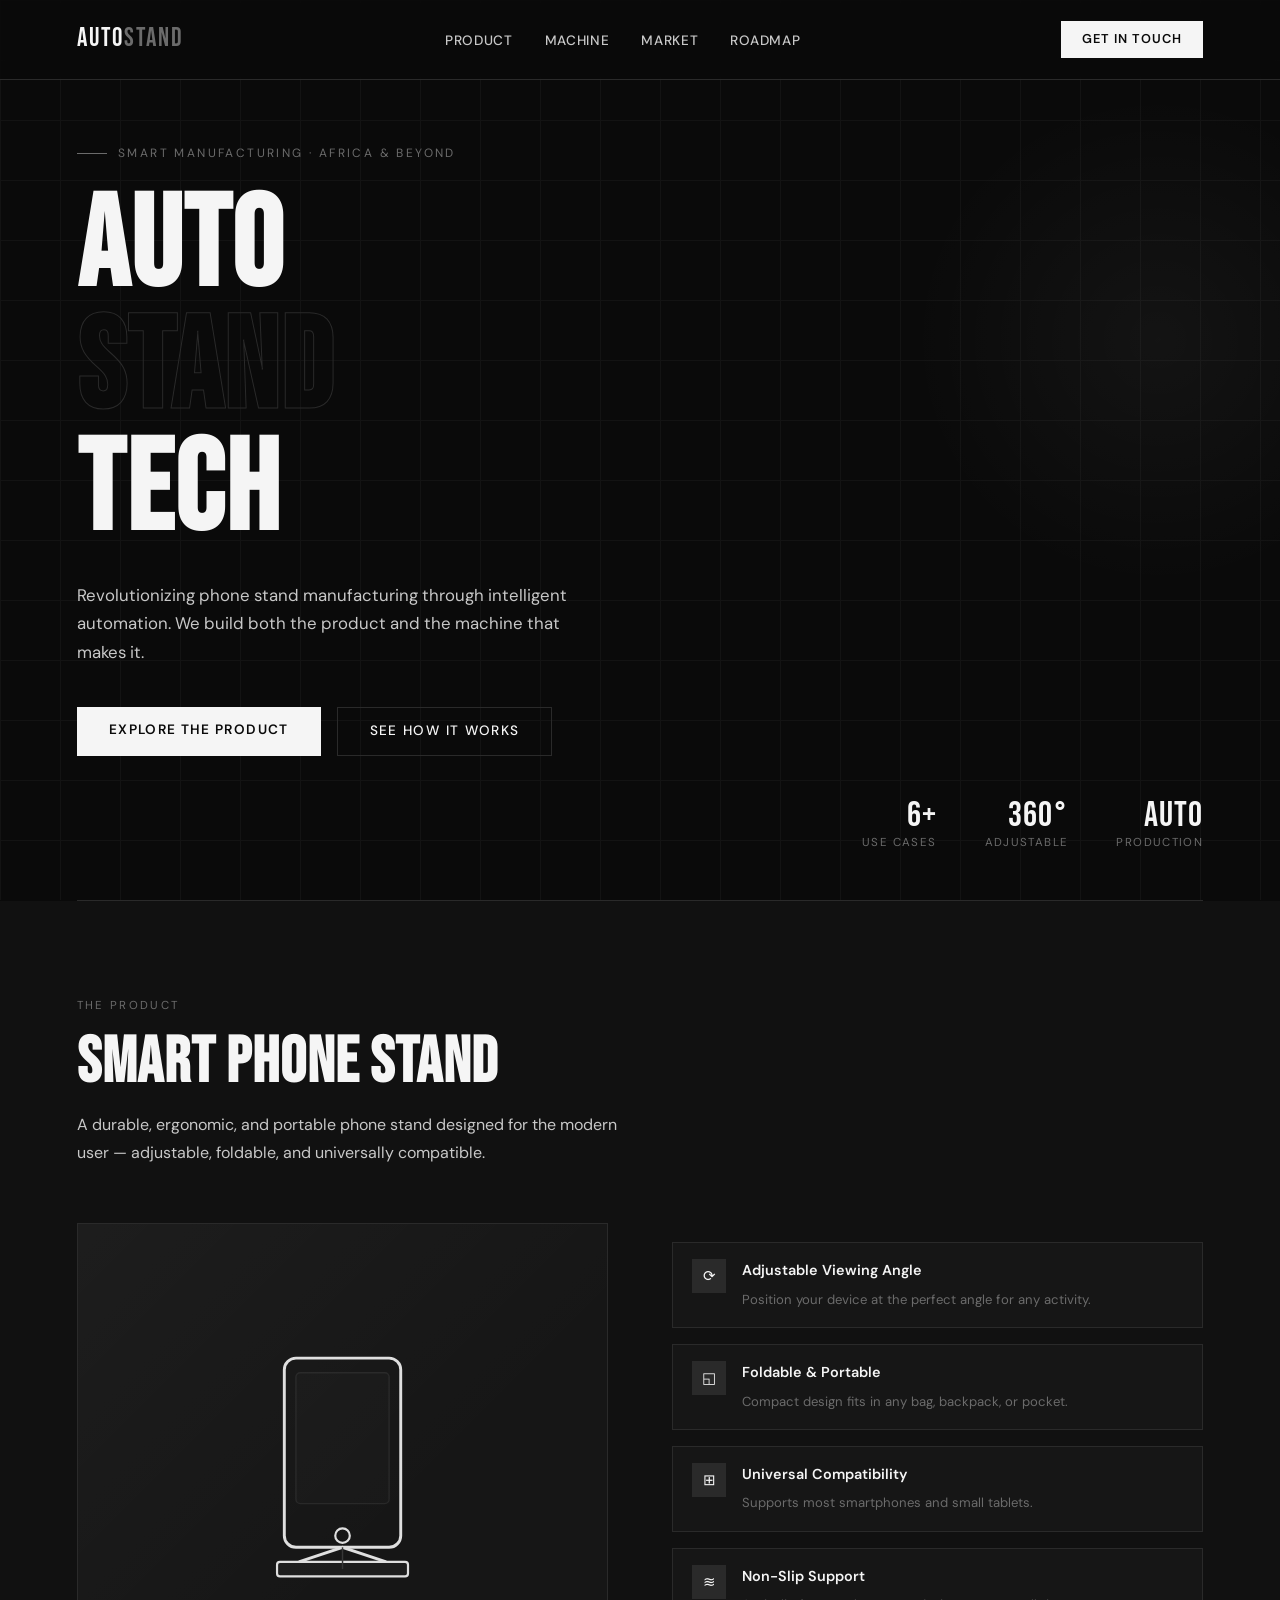
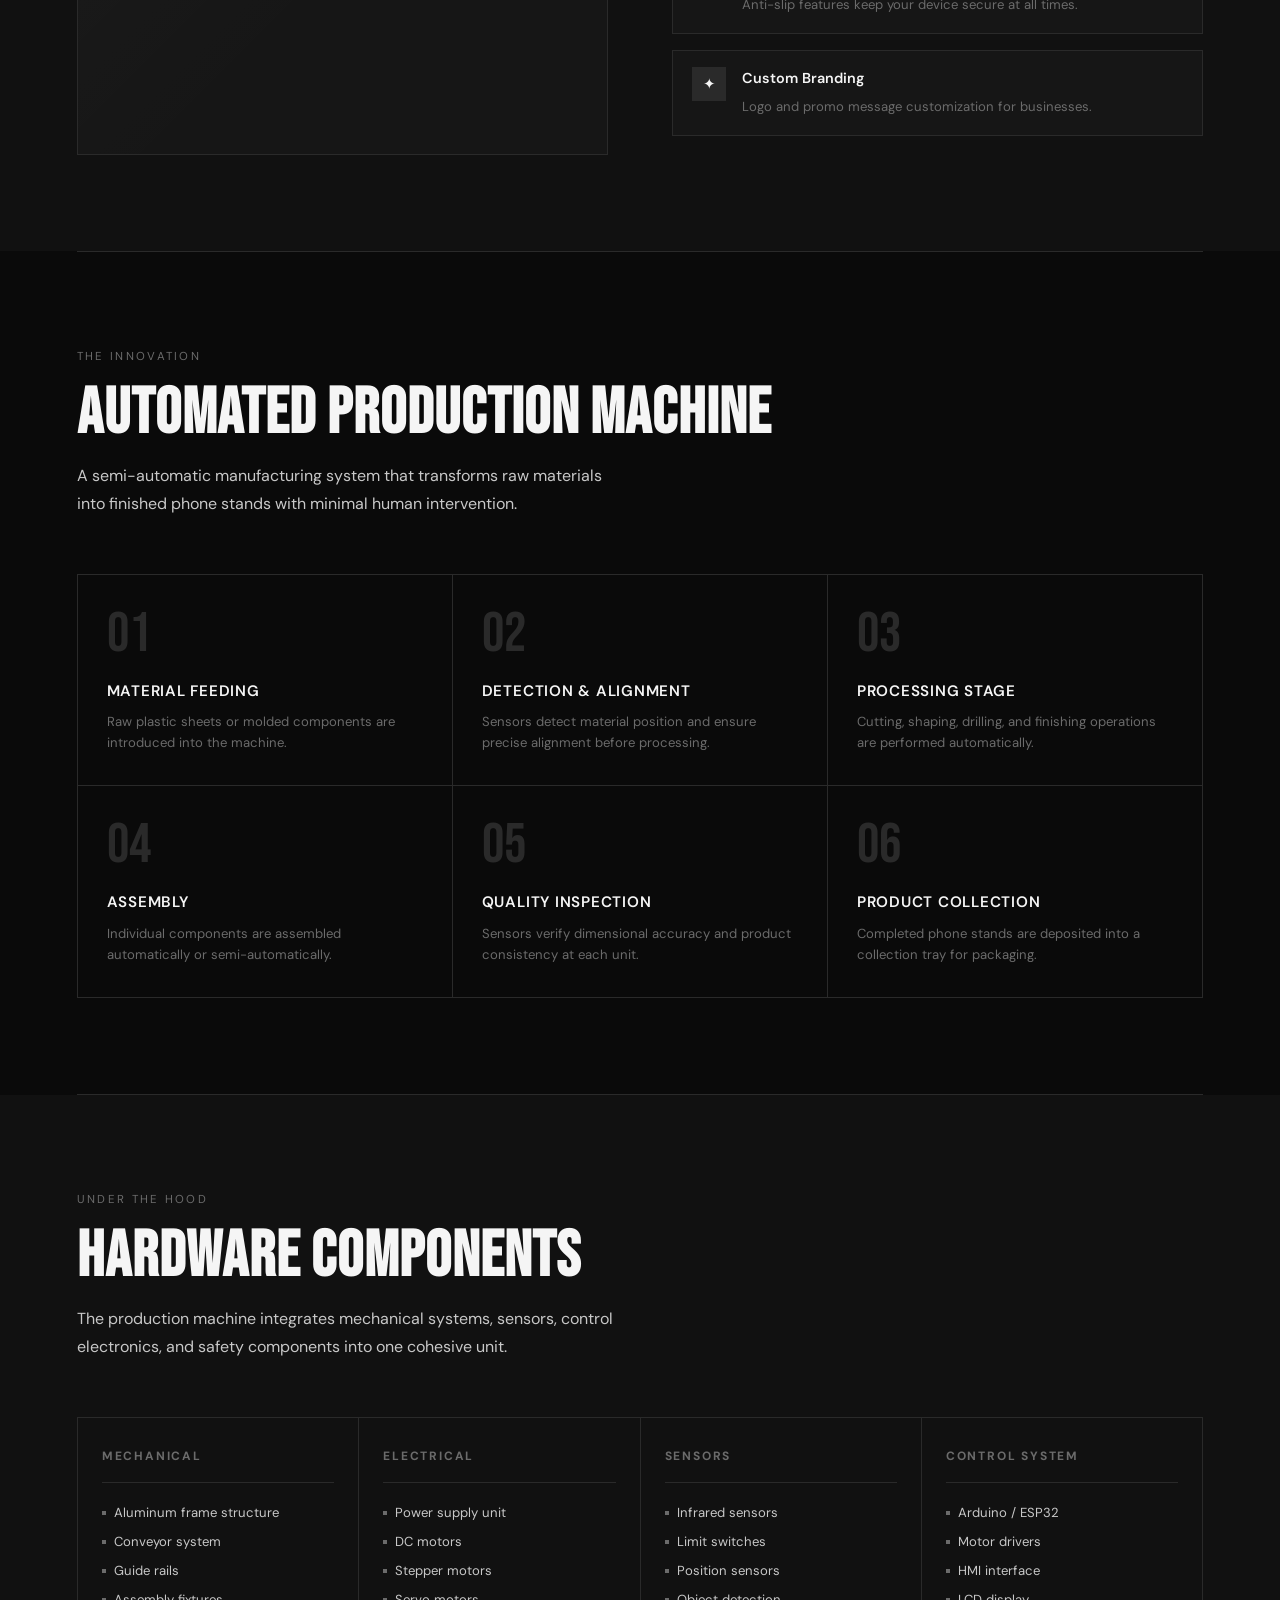
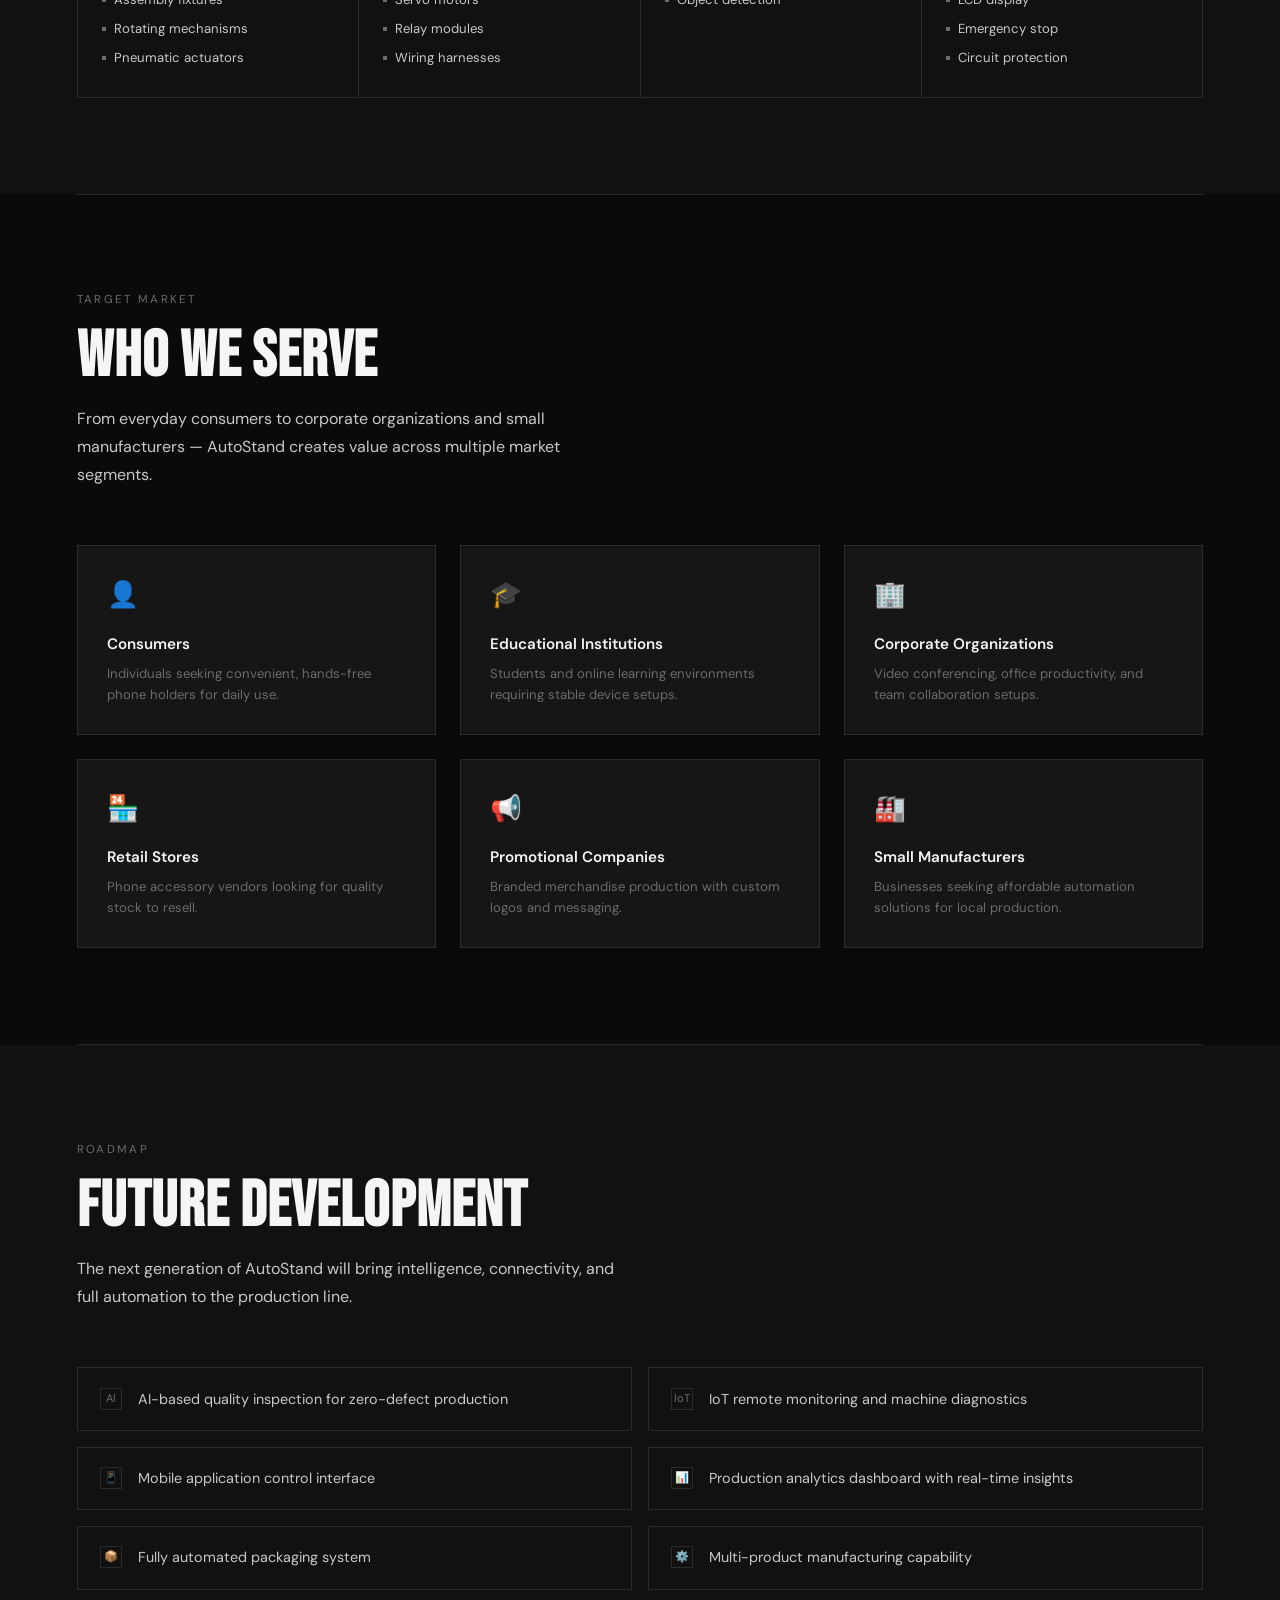
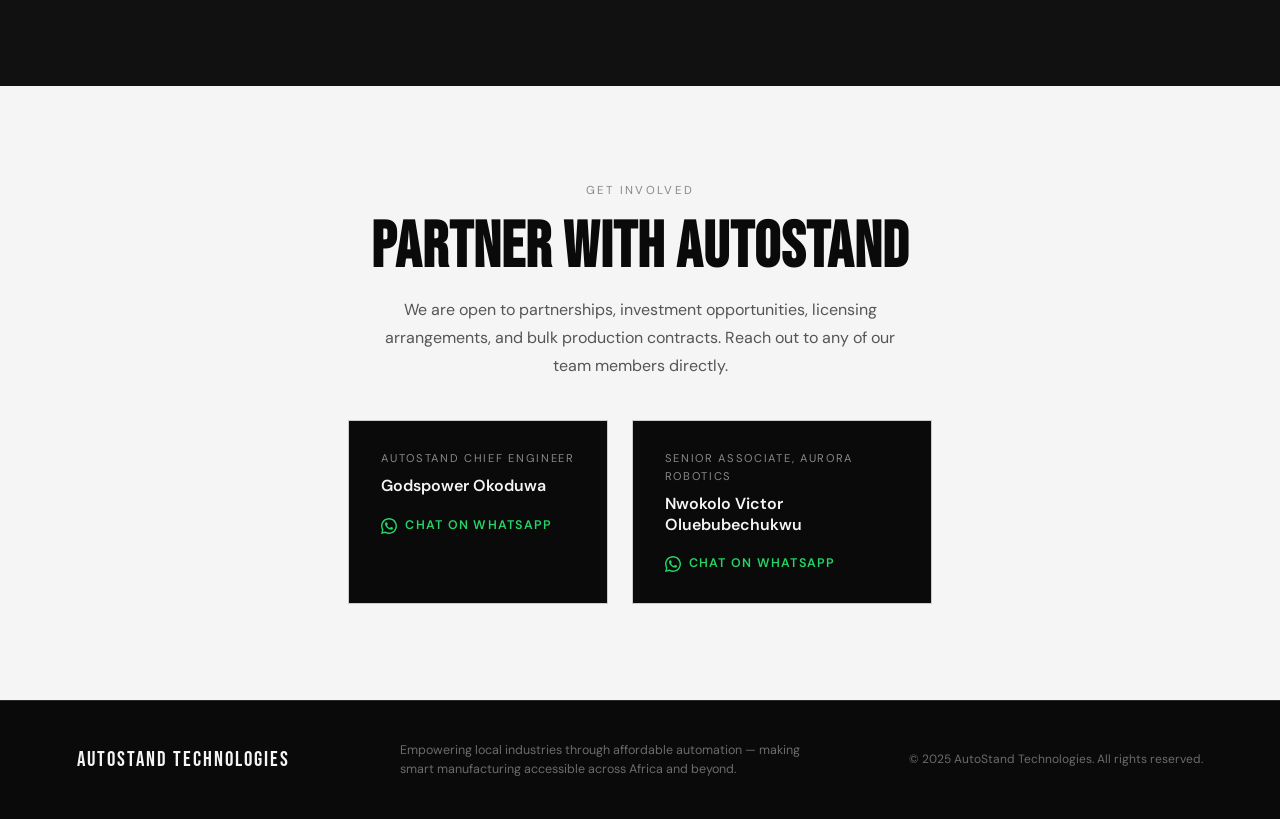
==== index.html @ 19c89aad "Rename autostand-technologies.html to index.html" ====
<!DOCTYPE html>
<html lang="en">
<head>
  <meta charset="UTF-8" />
  <meta name="viewport" content="width=device-width, initial-scale=1.0" />
  <title>AutoStand Technologies</title>
  <link href="https://fonts.googleapis.com/css2?family=Bebas+Neue&family=DM+Sans:wght@300;400;500;600&display=swap" rel="stylesheet" />
  <style>
    *, *::before, *::after { box-sizing: border-box; margin: 0; padding: 0; }

    :root {
      --black: #0a0a0a;
      --dark: #111111;
      --card: #161616;
      --border: #2a2a2a;
      --white: #f5f5f5;
      --off-white: #c8c8c8;
      --muted: #6b6b6b;
      --accent: #ffffff;
    }

    html { scroll-behavior: smooth; }

    body {
      background: var(--black);
      color: var(--white);
      font-family: 'DM Sans', sans-serif;
      font-weight: 400;
      line-height: 1.6;
      overflow-x: hidden;
    }

    /* ── NAV ── */
    nav {
      position: fixed; top: 0; width: 100%; z-index: 100;
      display: flex; align-items: center; justify-content: space-between;
      padding: 1.2rem 6%;
      background: rgba(10,10,10,0.85);
      backdrop-filter: blur(12px);
      border-bottom: 1px solid var(--border);
    }
    .logo {
      font-family: 'Bebas Neue', sans-serif;
      font-size: 1.6rem;
      letter-spacing: 2px;
      color: var(--white);
      text-decoration: none;
    }
    .logo span { color: var(--muted); }
    .nav-links { display: flex; gap: 2rem; list-style: none; }
    .nav-links a {
      color: var(--off-white); text-decoration: none;
      font-size: 0.85rem; font-weight: 500; letter-spacing: 0.05em;
      text-transform: uppercase; transition: color 0.2s;
    }
    .nav-links a:hover { color: var(--white); }
    .nav-cta {
      background: var(--white); color: var(--black);
      padding: 0.5rem 1.3rem; font-size: 0.8rem;
      font-weight: 600; text-transform: uppercase;
      letter-spacing: 0.08em; border: none; cursor: pointer;
      transition: background 0.2s, color 0.2s; text-decoration: none;
    }
    .nav-cta:hover { background: var(--off-white); }

    /* ── HERO ── */
    #hero {
      min-height: 100vh;
      display: flex; flex-direction: column;
      justify-content: center;
      padding: 0 6%;
      position: relative;
      overflow: hidden;
    }
    .hero-grid-bg {
      position: absolute; inset: 0;
      background-image:
        linear-gradient(var(--border) 1px, transparent 1px),
        linear-gradient(90deg, var(--border) 1px, transparent 1px);
      background-size: 60px 60px;
      opacity: 0.3;
    }
    .hero-glow {
      position: absolute; top: 10%; right: -10%;
      width: 500px; height: 500px;
      background: radial-gradient(circle, rgba(255,255,255,0.04) 0%, transparent 70%);
      pointer-events: none;
    }
    .hero-tag {
      font-size: 0.75rem; text-transform: uppercase; letter-spacing: 0.2em;
      color: var(--muted); margin-bottom: 1.5rem;
      display: flex; align-items: center; gap: 0.7rem;
    }
    .hero-tag::before {
      content: ''; display: block;
      width: 30px; height: 1px; background: var(--muted);
    }
    h1 {
      font-family: 'Bebas Neue', sans-serif;
      font-size: clamp(3.5rem, 10vw, 8rem);
      line-height: 0.95;
      letter-spacing: 2px;
      color: var(--white);
      position: relative; z-index: 1;
    }
    h1 .outline {
      -webkit-text-stroke: 1px var(--border);
      color: transparent;
    }
    .hero-sub {
      max-width: 520px;
      color: var(--off-white);
      font-size: 1.05rem;
      line-height: 1.7;
      margin: 1.8rem 0 2.5rem;
      position: relative; z-index: 1;
    }
    .hero-actions { display: flex; gap: 1rem; flex-wrap: wrap; position: relative; z-index: 1; }
    .btn-primary {
      background: var(--white); color: var(--black);
      padding: 0.8rem 2rem; font-size: 0.85rem;
      font-weight: 600; text-transform: uppercase;
      letter-spacing: 0.1em; border: none; cursor: pointer;
      text-decoration: none; transition: background 0.2s;
      display: inline-block;
    }
    .btn-primary:hover { background: var(--off-white); }
    .btn-outline {
      background: transparent; color: var(--white);
      padding: 0.8rem 2rem; font-size: 0.85rem;
      font-weight: 500; text-transform: uppercase;
      letter-spacing: 0.1em; border: 1px solid var(--border);
      cursor: pointer; text-decoration: none; transition: border-color 0.2s;
      display: inline-block;
    }
    .btn-outline:hover { border-color: var(--off-white); }
    .hero-stats {
      position: absolute; bottom: 3rem; right: 6%;
      display: flex; gap: 3rem;
    }
    .stat { text-align: right; }
    .stat-num {
      font-family: 'Bebas Neue', sans-serif;
      font-size: 2.2rem; letter-spacing: 1px;
      color: var(--white); line-height: 1;
    }
    .stat-label {
      font-size: 0.72rem; text-transform: uppercase;
      letter-spacing: 0.12em; color: var(--muted);
    }

    /* ── SECTIONS ── */
    section { padding: 6rem 6%; }
    .section-tag {
      font-size: 0.72rem; text-transform: uppercase;
      letter-spacing: 0.2em; color: var(--muted);
      margin-bottom: 1rem;
    }
    h2 {
      font-family: 'Bebas Neue', sans-serif;
      font-size: clamp(2.2rem, 5vw, 4rem);
      letter-spacing: 1px; line-height: 1;
      margin-bottom: 1rem;
    }
    .section-intro {
      color: var(--off-white); max-width: 540px;
      font-size: 1rem; line-height: 1.75;
      margin-bottom: 3.5rem;
    }

    /* ── DIVIDER ── */
    .divider {
      height: 1px; background: var(--border);
      margin: 0 6%;
    }

    /* ── PRODUCT ── */
    #product { background: var(--dark); }
    .product-grid {
      display: grid;
      grid-template-columns: 1fr 1fr;
      gap: 4rem; align-items: center;
    }
    .product-visual {
      aspect-ratio: 1;
      background: var(--card);
      border: 1px solid var(--border);
      display: flex; align-items: center; justify-content: center;
      position: relative; overflow: hidden;
    }
    .product-visual svg { width: 55%; opacity: 0.9; }
    .product-visual::after {
      content: '';
      position: absolute; inset: 0;
      background: linear-gradient(135deg, rgba(255,255,255,0.03) 0%, transparent 60%);
    }
    .features-list { list-style: none; display: flex; flex-direction: column; gap: 1rem; }
    .features-list li {
      display: flex; gap: 1rem; align-items: flex-start;
      padding: 1rem 1.2rem;
      border: 1px solid var(--border);
      background: var(--card);
      transition: border-color 0.2s;
    }
    .features-list li:hover { border-color: #444; }
    .feat-icon {
      width: 34px; height: 34px; flex-shrink: 0;
      background: var(--border);
      display: flex; align-items: center; justify-content: center;
      font-size: 0.95rem;
    }
    .feat-text strong { display: block; font-size: 0.9rem; font-weight: 600; margin-bottom: 0.2rem; }
    .feat-text span { font-size: 0.82rem; color: var(--muted); }

    /* ── MACHINE ── */
    #machine { background: var(--black); }
    .steps-grid {
      display: grid;
      grid-template-columns: repeat(3, 1fr);
      gap: 1px; background: var(--border);
      border: 1px solid var(--border);
    }
    .step {
      background: var(--black);
      padding: 2rem 1.8rem;
      position: relative;
    }
    .step-num {
      font-family: 'Bebas Neue', sans-serif;
      font-size: 3.5rem; line-height: 1;
      color: var(--border);
      margin-bottom: 1rem;
    }
    .step h3 {
      font-size: 0.95rem; font-weight: 600;
      text-transform: uppercase; letter-spacing: 0.05em;
      margin-bottom: 0.5rem;
    }
    .step p { font-size: 0.82rem; color: var(--muted); line-height: 1.6; }

    /* ── HARDWARE ── */
    #hardware { background: var(--dark); }
    .hardware-cols {
      display: grid;
      grid-template-columns: repeat(4, 1fr);
      gap: 1px; background: var(--border);
      border: 1px solid var(--border);
    }
    .hw-col {
      background: var(--dark);
      padding: 1.8rem 1.5rem;
    }
    .hw-col h3 {
      font-size: 0.75rem; text-transform: uppercase;
      letter-spacing: 0.15em; color: var(--muted);
      margin-bottom: 1.2rem; padding-bottom: 1rem;
      border-bottom: 1px solid var(--border);
    }
    .hw-col ul { list-style: none; display: flex; flex-direction: column; gap: 0.5rem; }
    .hw-col ul li {
      font-size: 0.82rem; color: var(--off-white);
      display: flex; align-items: center; gap: 0.5rem;
    }
    .hw-col ul li::before {
      content: ''; display: block;
      width: 4px; height: 4px;
      background: var(--muted); flex-shrink: 0;
    }

    /* ── MARKET ── */
    #market { background: var(--black); }
    .market-grid {
      display: grid;
      grid-template-columns: repeat(3, 1fr);
      gap: 1.5rem;
    }
    .market-card {
      border: 1px solid var(--border);
      padding: 1.8rem;
      background: var(--card);
      transition: border-color 0.25s, transform 0.25s;
    }
    .market-card:hover { border-color: #444; transform: translateY(-3px); }
    .market-icon { font-size: 1.6rem; margin-bottom: 1rem; }
    .market-card h3 {
      font-size: 0.95rem; font-weight: 600;
      margin-bottom: 0.4rem;
    }
    .market-card p { font-size: 0.82rem; color: var(--muted); line-height: 1.6; }

    /* ── FUTURE ── */
    #future { background: var(--dark); }
    .future-list {
      display: grid;
      grid-template-columns: repeat(2, 1fr);
      gap: 1rem;
    }
    .future-item {
      display: flex; gap: 1rem; align-items: flex-start;
      padding: 1.2rem 1.4rem;
      border: 1px solid var(--border);
    }
    .future-check {
      width: 22px; height: 22px; flex-shrink: 0;
      border: 1px solid var(--border);
      display: flex; align-items: center; justify-content: center;
      font-size: 0.7rem; color: var(--muted);
    }
    .future-item span { font-size: 0.9rem; color: var(--off-white); }

    /* ── CTA ── */
    #cta {
      background: var(--white); color: var(--black);
      text-align: center;
      padding: 6rem 6%;
    }
    #cta .section-tag { color: #888; }
    #cta h2 { color: var(--black); }
    #cta .section-intro { color: #555; margin: 1rem auto 2.5rem; }
    .cta-actions { display: flex; gap: 1rem; justify-content: center; flex-wrap: wrap; }
    .btn-dark {
      background: var(--black); color: var(--white);
      padding: 0.9rem 2.2rem; font-size: 0.85rem;
      font-weight: 600; text-transform: uppercase;
      letter-spacing: 0.1em; border: none; cursor: pointer;
      text-decoration: none; display: inline-block;
      transition: background 0.2s;
    }
    .btn-dark:hover { background: #222; }
    .btn-border-dark {
      background: transparent; color: var(--black);
      padding: 0.9rem 2.2rem; font-size: 0.85rem;
      font-weight: 500; text-transform: uppercase;
      letter-spacing: 0.1em; border: 1px solid #bbb;
      cursor: pointer; text-decoration: none;
      display: inline-block; transition: border-color 0.2s;
    }
    .btn-border-dark:hover { border-color: var(--black); }

    .team-contacts {
      display: flex; gap: 1.5rem; justify-content: center;
      flex-wrap: wrap; margin-top: 0.5rem;
    }
    .team-card {
      background: var(--black); color: var(--white);
      border: 1px solid #ccc;
      padding: 1.8rem 2rem;
      text-decoration: none;
      min-width: 240px; max-width: 300px;
      text-align: left;
      transition: border-color 0.2s, transform 0.2s;
      display: block;
    }
    .team-card:hover { border-color: #000; transform: translateY(-3px); }
    .team-role {
      font-size: 0.7rem; text-transform: uppercase;
      letter-spacing: 0.15em; color: #888;
      margin-bottom: 0.5rem;
    }
    .team-name {
      font-size: 1rem; font-weight: 600;
      color: var(--white); margin-bottom: 1.2rem;
      line-height: 1.3;
    }
    .team-action {
      display: flex; align-items: center; gap: 0.5rem;
      font-size: 0.78rem; font-weight: 600;
      text-transform: uppercase; letter-spacing: 0.1em;
      color: #25D366;
    }

    /* ── FOOTER ── */
    footer {
      background: var(--black);
      border-top: 1px solid var(--border);
      padding: 2.5rem 6%;
      display: flex; align-items: center;
      justify-content: space-between; flex-wrap: wrap; gap: 1rem;
    }
    .footer-logo {
      font-family: 'Bebas Neue', sans-serif;
      font-size: 1.3rem; letter-spacing: 2px;
      color: var(--white);
    }
    .footer-mission {
      font-size: 0.78rem; color: var(--muted);
      max-width: 400px; line-height: 1.5;
    }
    .footer-copy { font-size: 0.75rem; color: var(--muted); }

    /* ── FADE IN ── */
    .fade-in { opacity: 0; transform: translateY(24px); transition: opacity 0.6s ease, transform 0.6s ease; }
    .fade-in.visible { opacity: 1; transform: translateY(0); }

    /* ── RESPONSIVE ── */
    @media (max-width: 900px) {
      .product-grid { grid-template-columns: 1fr; }
      .steps-grid { grid-template-columns: 1fr 1fr; }
      .hardware-cols { grid-template-columns: 1fr 1fr; }
      .market-grid { grid-template-columns: 1fr 1fr; }
      .future-list { grid-template-columns: 1fr; }
      .hero-stats { position: static; margin-top: 3rem; justify-content: flex-start; }
      .nav-links { display: none; }
    }
    @media (max-width: 560px) {
      .steps-grid, .market-grid { grid-template-columns: 1fr; }
      .hardware-cols { grid-template-columns: 1fr; }
    }
  </style>
</head>
<body>

  <!-- NAV -->
  <nav>
    <a href="#" class="logo">Auto<span>Stand</span></a>
    <ul class="nav-links">
      <li><a href="#product">Product</a></li>
      <li><a href="#machine">Machine</a></li>
      <li><a href="#market">Market</a></li>
      <li><a href="#future">Roadmap</a></li>
    </ul>
    <a href="#cta" class="nav-cta">Get in Touch</a>
  </nav>

  <!-- HERO -->
  <section id="hero">
    <div class="hero-grid-bg"></div>
    <div class="hero-glow"></div>
    <p class="hero-tag">Smart Manufacturing · Africa & Beyond</p>
    <h1>
      AUTO<br>
      <span class="outline">STAND</span><br>
      TECH
    </h1>
    <p class="hero-sub">
      Revolutionizing phone stand manufacturing through intelligent automation.
      We build both the product and the machine that makes it.
    </p>
    <div class="hero-actions">
      <a href="#product" class="btn-primary">Explore the Product</a>
      <a href="#machine" class="btn-outline">See How It Works</a>
    </div>
    <div class="hero-stats">
      <div class="stat">
        <div class="stat-num">6+</div>
        <div class="stat-label">Use Cases</div>
      </div>
      <div class="stat">
        <div class="stat-num">360°</div>
        <div class="stat-label">Adjustable</div>
      </div>
      <div class="stat">
        <div class="stat-num">Auto</div>
        <div class="stat-label">Production</div>
      </div>
    </div>
  </section>

  <div class="divider"></div>

  <!-- PRODUCT -->
  <section id="product">
    <div class="fade-in">
      <p class="section-tag">The Product</p>
      <h2>Smart Phone Stand</h2>
      <p class="section-intro">
        A durable, ergonomic, and portable phone stand designed for the modern user —
        adjustable, foldable, and universally compatible.
      </p>
    </div>
    <div class="product-grid fade-in">
      <div class="product-visual">
        <svg viewBox="0 0 200 220" fill="none" xmlns="http://www.w3.org/2000/svg">
          <!-- Phone stand SVG illustration -->
          <rect x="60" y="20" width="80" height="130" rx="8" stroke="#f5f5f5" stroke-width="2"/>
          <rect x="68" y="30" width="64" height="90" rx="3" fill="#1a1a1a" stroke="#2a2a2a" stroke-width="1"/>
          <circle cx="100" cy="142" r="5" stroke="#f5f5f5" stroke-width="1.5"/>
          <!-- Stand base -->
          <path d="M70 160 L100 150 L130 160" stroke="#f5f5f5" stroke-width="2"/>
          <rect x="55" y="160" width="90" height="10" rx="2" fill="#1e1e1e" stroke="#f5f5f5" stroke-width="1.5"/>
          <!-- Angle indicator lines -->
          <line x1="100" y1="150" x2="100" y2="165" stroke="#3a3a3a" stroke-width="1"/>
        </svg>
      </div>
      <ul class="features-list">
        <li>
          <div class="feat-icon">⟳</div>
          <div class="feat-text">
            <strong>Adjustable Viewing Angle</strong>
            <span>Position your device at the perfect angle for any activity.</span>
          </div>
        </li>
        <li>
          <div class="feat-icon">◱</div>
          <div class="feat-text">
            <strong>Foldable & Portable</strong>
            <span>Compact design fits in any bag, backpack, or pocket.</span>
          </div>
        </li>
        <li>
          <div class="feat-icon">⊞</div>
          <div class="feat-text">
            <strong>Universal Compatibility</strong>
            <span>Supports most smartphones and small tablets.</span>
          </div>
        </li>
        <li>
          <div class="feat-icon">≋</div>
          <div class="feat-text">
            <strong>Non-Slip Support</strong>
            <span>Anti-slip features keep your device secure at all times.</span>
          </div>
        </li>
        <li>
          <div class="feat-icon">✦</div>
          <div class="feat-text">
            <strong>Custom Branding</strong>
            <span>Logo and promo message customization for businesses.</span>
          </div>
        </li>
      </ul>
    </div>
  </section>

  <div class="divider"></div>

  <!-- MACHINE -->
  <section id="machine">
    <div class="fade-in">
      <p class="section-tag">The Innovation</p>
      <h2>Automated Production Machine</h2>
      <p class="section-intro">
        A semi-automatic manufacturing system that transforms raw materials into finished
        phone stands with minimal human intervention.
      </p>
    </div>
    <div class="steps-grid fade-in">
      <div class="step">
        <div class="step-num">01</div>
        <h3>Material Feeding</h3>
        <p>Raw plastic sheets or molded components are introduced into the machine.</p>
      </div>
      <div class="step">
        <div class="step-num">02</div>
        <h3>Detection & Alignment</h3>
        <p>Sensors detect material position and ensure precise alignment before processing.</p>
      </div>
      <div class="step">
        <div class="step-num">03</div>
        <h3>Processing Stage</h3>
        <p>Cutting, shaping, drilling, and finishing operations are performed automatically.</p>
      </div>
      <div class="step">
        <div class="step-num">04</div>
        <h3>Assembly</h3>
        <p>Individual components are assembled automatically or semi-automatically.</p>
      </div>
      <div class="step">
        <div class="step-num">05</div>
        <h3>Quality Inspection</h3>
        <p>Sensors verify dimensional accuracy and product consistency at each unit.</p>
      </div>
      <div class="step">
        <div class="step-num">06</div>
        <h3>Product Collection</h3>
        <p>Completed phone stands are deposited into a collection tray for packaging.</p>
      </div>
    </div>
  </section>

  <div class="divider"></div>

  <!-- HARDWARE -->
  <section id="hardware">
    <div class="fade-in">
      <p class="section-tag">Under the Hood</p>
      <h2>Hardware Components</h2>
      <p class="section-intro">
        The production machine integrates mechanical systems, sensors, control electronics,
        and safety components into one cohesive unit.
      </p>
    </div>
    <div class="hardware-cols fade-in">
      <div class="hw-col">
        <h3>Mechanical</h3>
        <ul>
          <li>Aluminum frame structure</li>
          <li>Conveyor system</li>
          <li>Guide rails</li>
          <li>Assembly fixtures</li>
          <li>Rotating mechanisms</li>
          <li>Pneumatic actuators</li>
        </ul>
      </div>
      <div class="hw-col">
        <h3>Electrical</h3>
        <ul>
          <li>Power supply unit</li>
          <li>DC motors</li>
          <li>Stepper motors</li>
          <li>Servo motors</li>
          <li>Relay modules</li>
          <li>Wiring harnesses</li>
        </ul>
      </div>
      <div class="hw-col">
        <h3>Sensors</h3>
        <ul>
          <li>Infrared sensors</li>
          <li>Limit switches</li>
          <li>Position sensors</li>
          <li>Object detection</li>
        </ul>
      </div>
      <div class="hw-col">
        <h3>Control System</h3>
        <ul>
          <li>Arduino / ESP32</li>
          <li>Motor drivers</li>
          <li>HMI interface</li>
          <li>LCD display</li>
          <li>Emergency stop</li>
          <li>Circuit protection</li>
        </ul>
      </div>
    </div>
  </section>

  <div class="divider"></div>

  <!-- MARKET -->
  <section id="market">
    <div class="fade-in">
      <p class="section-tag">Target Market</p>
      <h2>Who We Serve</h2>
      <p class="section-intro">
        From everyday consumers to corporate organizations and small manufacturers —
        AutoStand creates value across multiple market segments.
      </p>
    </div>
    <div class="market-grid fade-in">
      <div class="market-card">
        <div class="market-icon">👤</div>
        <h3>Consumers</h3>
        <p>Individuals seeking convenient, hands-free phone holders for daily use.</p>
      </div>
      <div class="market-card">
        <div class="market-icon">🎓</div>
        <h3>Educational Institutions</h3>
        <p>Students and online learning environments requiring stable device setups.</p>
      </div>
      <div class="market-card">
        <div class="market-icon">🏢</div>
        <h3>Corporate Organizations</h3>
        <p>Video conferencing, office productivity, and team collaboration setups.</p>
      </div>
      <div class="market-card">
        <div class="market-icon">🏪</div>
        <h3>Retail Stores</h3>
        <p>Phone accessory vendors looking for quality stock to resell.</p>
      </div>
      <div class="market-card">
        <div class="market-icon">📢</div>
        <h3>Promotional Companies</h3>
        <p>Branded merchandise production with custom logos and messaging.</p>
      </div>
      <div class="market-card">
        <div class="market-icon">🏭</div>
        <h3>Small Manufacturers</h3>
        <p>Businesses seeking affordable automation solutions for local production.</p>
      </div>
    </div>
  </section>

  <div class="divider"></div>

  <!-- FUTURE -->
  <section id="future">
    <div class="fade-in">
      <p class="section-tag">Roadmap</p>
      <h2>Future Development</h2>
      <p class="section-intro">
        The next generation of AutoStand will bring intelligence, connectivity,
        and full automation to the production line.
      </p>
    </div>
    <div class="future-list fade-in">
      <div class="future-item">
        <div class="future-check">AI</div>
        <span>AI-based quality inspection for zero-defect production</span>
      </div>
      <div class="future-item">
        <div class="future-check">IoT</div>
        <span>IoT remote monitoring and machine diagnostics</span>
      </div>
      <div class="future-item">
        <div class="future-check">📱</div>
        <span>Mobile application control interface</span>
      </div>
      <div class="future-item">
        <div class="future-check">📊</div>
        <span>Production analytics dashboard with real-time insights</span>
      </div>
      <div class="future-item">
        <div class="future-check">📦</div>
        <span>Fully automated packaging system</span>
      </div>
      <div class="future-item">
        <div class="future-check">⚙️</div>
        <span>Multi-product manufacturing capability</span>
      </div>
    </div>
  </section>

  <!-- CTA -->
  <section id="cta">
    <p class="section-tag">Get Involved</p>
    <h2>Partner With AutoStand</h2>
    <p class="section-intro">
      We are open to partnerships, investment opportunities, licensing arrangements,
      and bulk production contracts. Reach out to any of our team members directly.
    </p>
    <div class="team-contacts">
      <a href="https://wa.me/qr/3ISP6P4NGU7WG1" target="_blank" class="team-card">
        <div class="team-role">AutoStand Chief Engineer</div>
        <div class="team-name">Godspower Okoduwa</div>
        <div class="team-action">
          <svg width="16" height="16" viewBox="0 0 24 24" fill="currentColor"><path d="M17.472 14.382c-.297-.149-1.758-.867-2.03-.967-.273-.099-.471-.148-.67.15-.197.297-.767.966-.94 1.164-.173.199-.347.223-.644.075-.297-.15-1.255-.463-2.39-1.475-.883-.788-1.48-1.761-1.653-2.059-.173-.297-.018-.458.13-.606.134-.133.298-.347.446-.52.149-.174.198-.298.298-.497.099-.198.05-.371-.025-.52-.075-.149-.669-1.612-.916-2.207-.242-.579-.487-.5-.669-.51-.173-.008-.371-.01-.57-.01-.198 0-.52.074-.792.372-.272.297-1.04 1.016-1.04 2.479 0 1.462 1.065 2.875 1.213 3.074.149.198 2.096 3.2 5.077 4.487.709.306 1.262.489 1.694.625.712.227 1.36.195 1.871.118.571-.085 1.758-.719 2.006-1.413.248-.694.248-1.289.173-1.413-.074-.124-.272-.198-.57-.347z"/><path d="M12 0C5.373 0 0 5.373 0 12c0 2.136.561 4.14 1.535 5.875L0 24l6.321-1.516A11.934 11.934 0 0012 24c6.627 0 12-5.373 12-12S18.627 0 12 0zm0 21.818a9.8 9.8 0 01-5.032-1.387l-.361-.214-3.741.897.933-3.641-.235-.374A9.771 9.771 0 012.182 12C2.182 6.57 6.57 2.182 12 2.182S21.818 6.57 21.818 12 17.43 21.818 12 21.818z"/></svg>
          Chat on WhatsApp
        </div>
      </a>
      <a href="https://wa.me/message/TCRGVFSIQB46E1" target="_blank" class="team-card">
        <div class="team-role">Senior Associate, Aurora Robotics</div>
        <div class="team-name">Nwokolo Victor Oluebubechukwu</div>
        <div class="team-action">
          <svg width="16" height="16" viewBox="0 0 24 24" fill="currentColor"><path d="M17.472 14.382c-.297-.149-1.758-.867-2.03-.967-.273-.099-.471-.148-.67.15-.197.297-.767.966-.94 1.164-.173.199-.347.223-.644.075-.297-.15-1.255-.463-2.39-1.475-.883-.788-1.48-1.761-1.653-2.059-.173-.297-.018-.458.13-.606.134-.133.298-.347.446-.52.149-.174.198-.298.298-.497.099-.198.05-.371-.025-.52-.075-.149-.669-1.612-.916-2.207-.242-.579-.487-.5-.669-.51-.173-.008-.371-.01-.57-.01-.198 0-.52.074-.792.372-.272.297-1.04 1.016-1.04 2.479 0 1.462 1.065 2.875 1.213 3.074.149.198 2.096 3.2 5.077 4.487.709.306 1.262.489 1.694.625.712.227 1.36.195 1.871.118.571-.085 1.758-.719 2.006-1.413.248-.694.248-1.289.173-1.413-.074-.124-.272-.198-.57-.347z"/><path d="M12 0C5.373 0 0 5.373 0 12c0 2.136.561 4.14 1.535 5.875L0 24l6.321-1.516A11.934 11.934 0 0012 24c6.627 0 12-5.373 12-12S18.627 0 12 0zm0 21.818a9.8 9.8 0 01-5.032-1.387l-.361-.214-3.741.897.933-3.641-.235-.374A9.771 9.771 0 012.182 12C2.182 6.57 6.57 2.182 12 2.182S21.818 6.57 21.818 12 17.43 21.818 12 21.818z"/></svg>
          Chat on WhatsApp
        </div>
      </a>
    </div>
  </section>

  <!-- FOOTER -->
  <footer>
    <div class="footer-logo">AutoStand Technologies</div>
    <p class="footer-mission">
      Empowering local industries through affordable automation —
      making smart manufacturing accessible across Africa and beyond.
    </p>
    <p class="footer-copy">© 2025 AutoStand Technologies. All rights reserved.</p>
  </footer>

  <script>
    // Fade-in on scroll
    const observer = new IntersectionObserver((entries) => {
      entries.forEach(e => { if (e.isIntersecting) e.target.classList.add('visible'); });
    }, { threshold: 0.1 });
    document.querySelectorAll('.fade-in').forEach(el => observer.observe(el));
  </script>
</body>
</html>
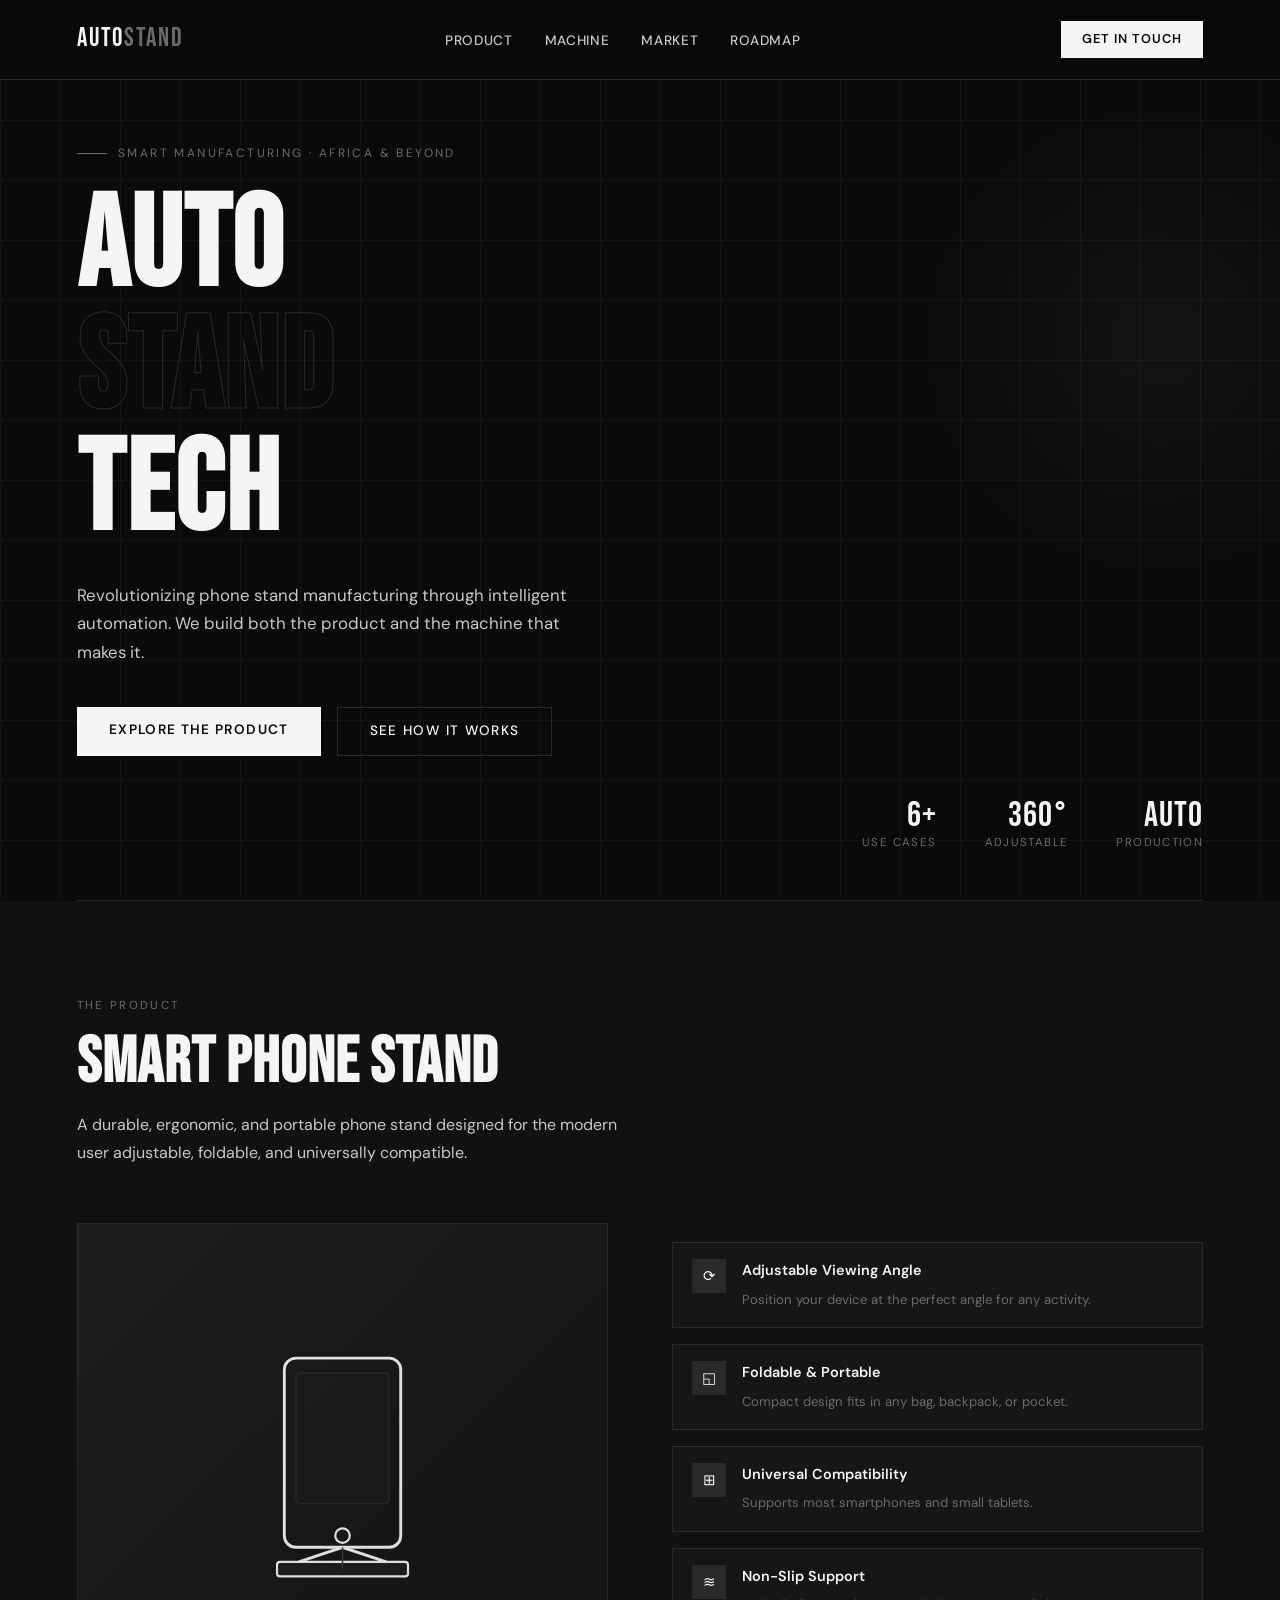
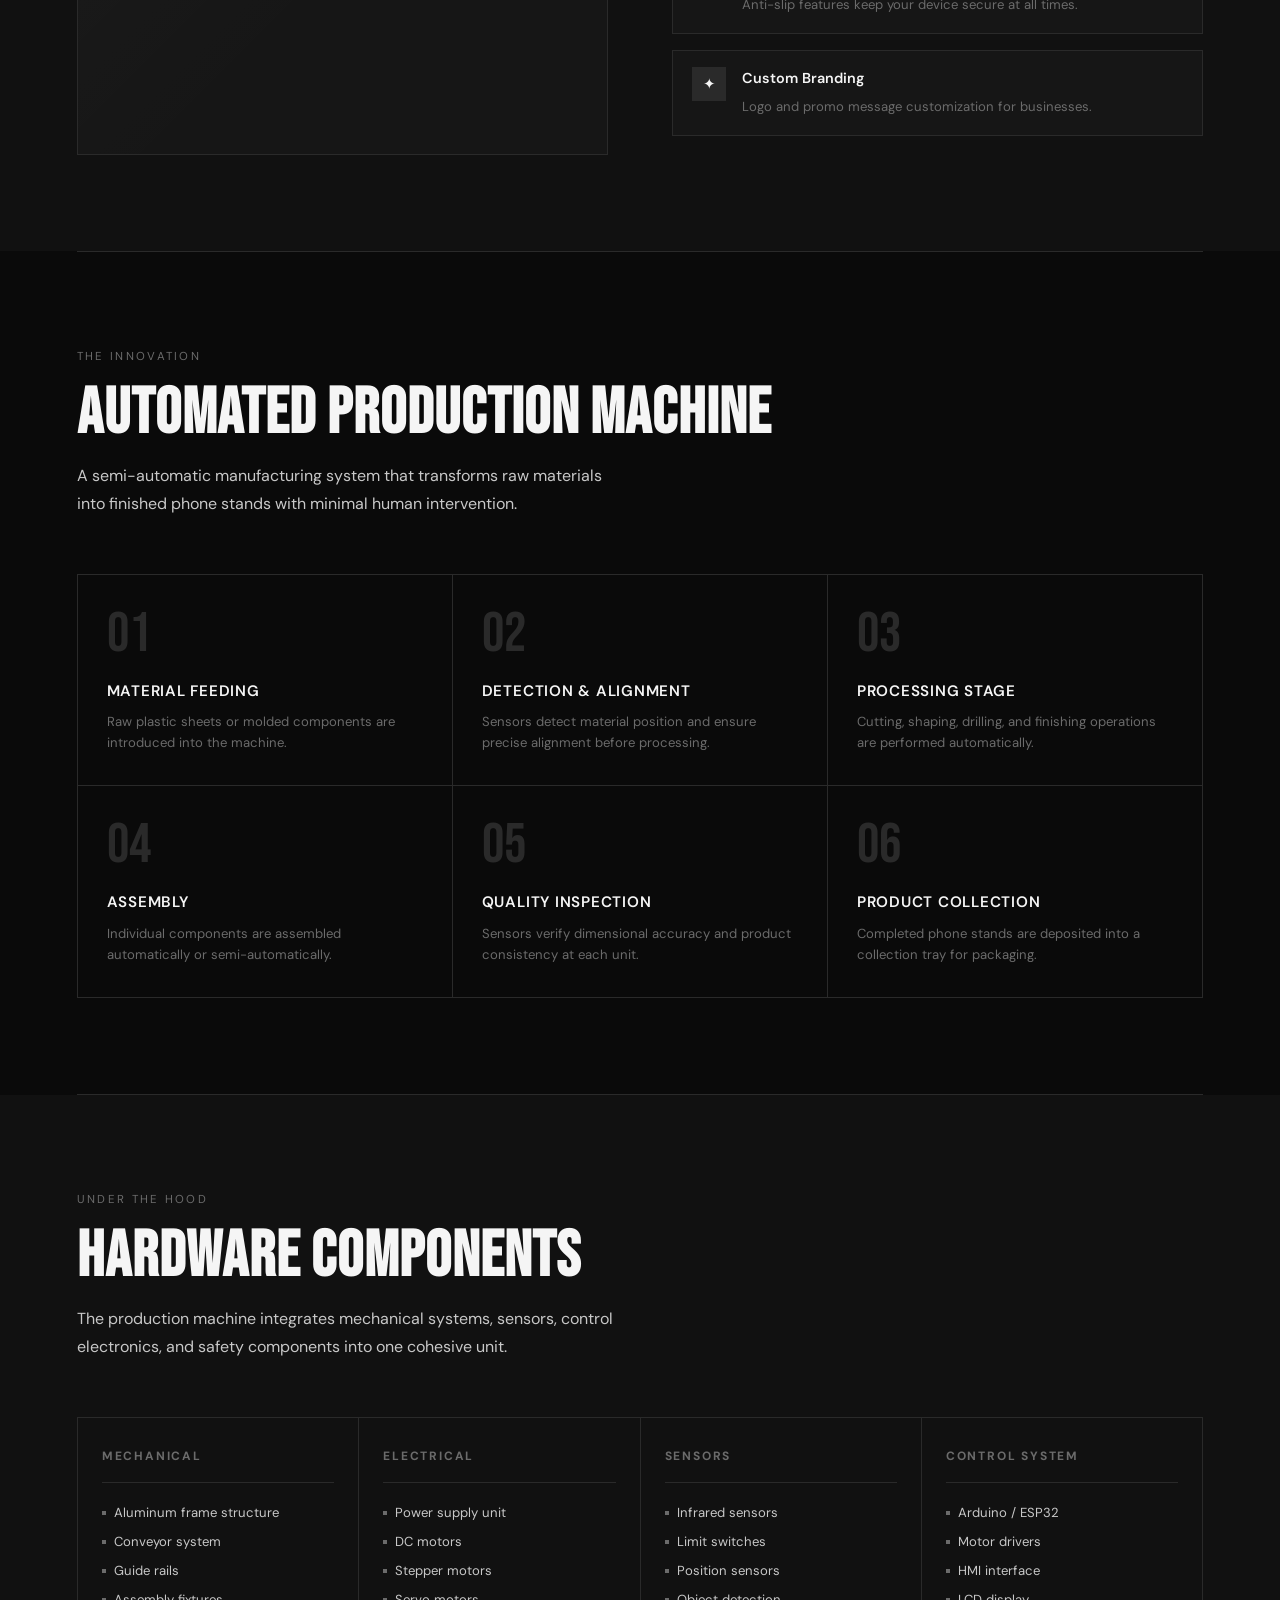
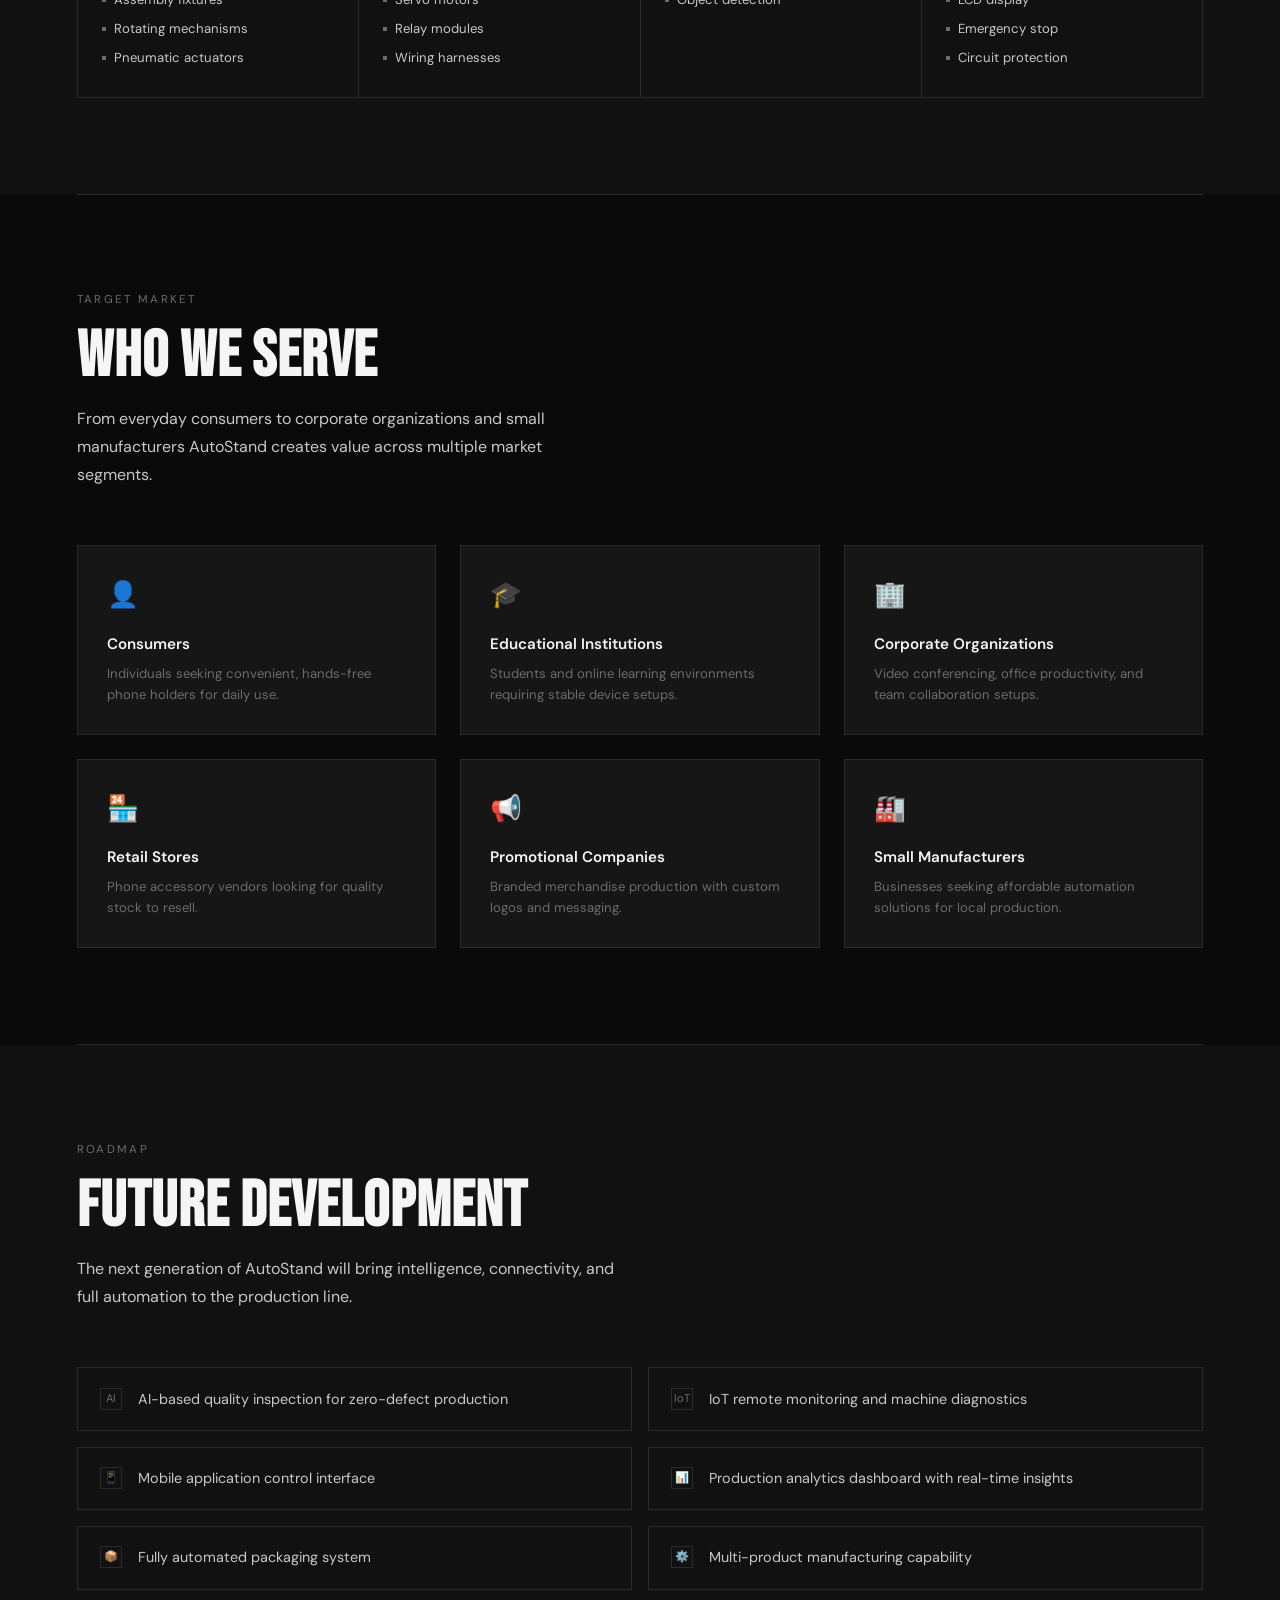
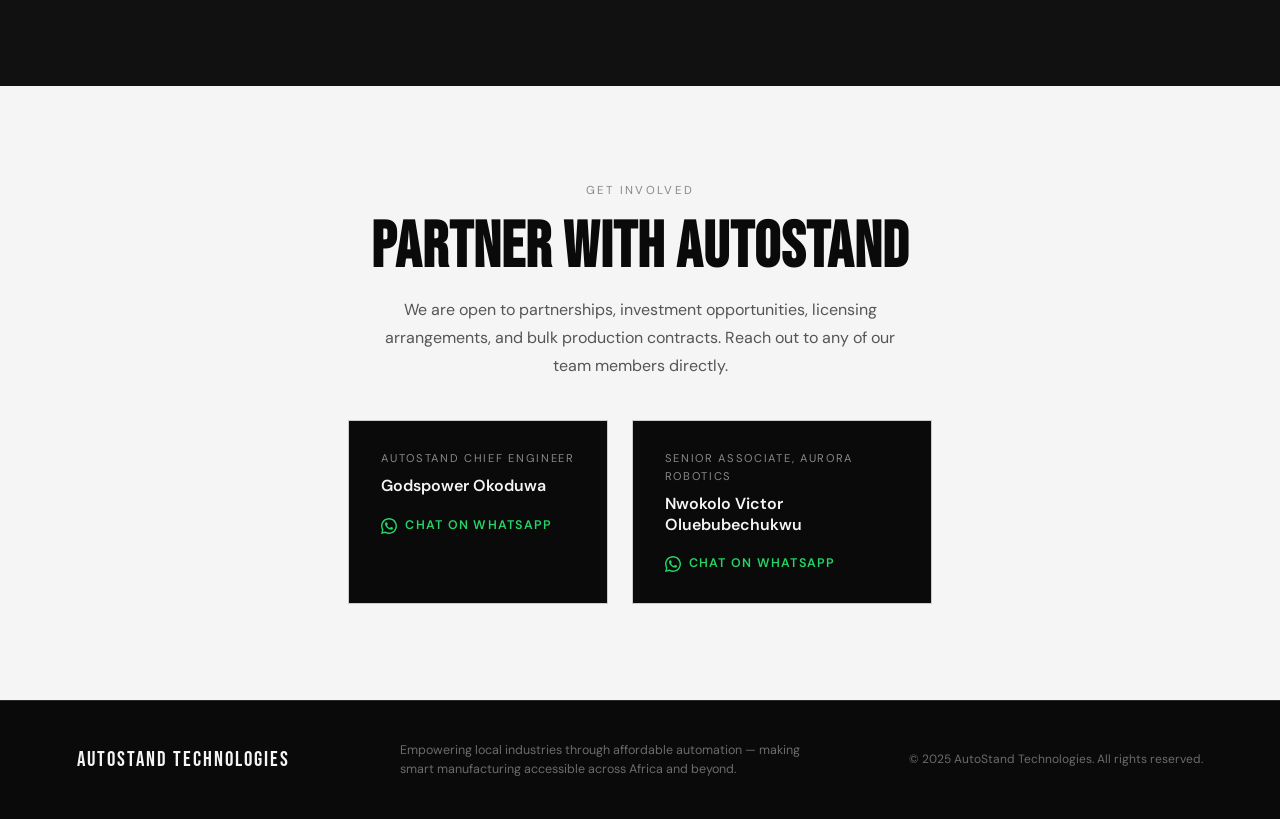
==== commit eedff37d: "Fix line breaks in product descriptions" ====
--- a/index.html
+++ b/index.html
@@ -464,7 +464,7 @@
       <p class="section-tag">The Product</p>
       <h2>Smart Phone Stand</h2>
       <p class="section-intro">
-        A durable, ergonomic, and portable phone stand designed for the modern user —
+        A durable, ergonomic, and portable phone stand designed for the modern user
         adjustable, foldable, and universally compatible.
       </p>
     </div>
@@ -634,7 +634,7 @@
       <p class="section-tag">Target Market</p>
       <h2>Who We Serve</h2>
       <p class="section-intro">
-        From everyday consumers to corporate organizations and small manufacturers —
+        From everyday consumers to corporate organizations and small manufacturers
         AutoStand creates value across multiple market segments.
       </p>
     </div>
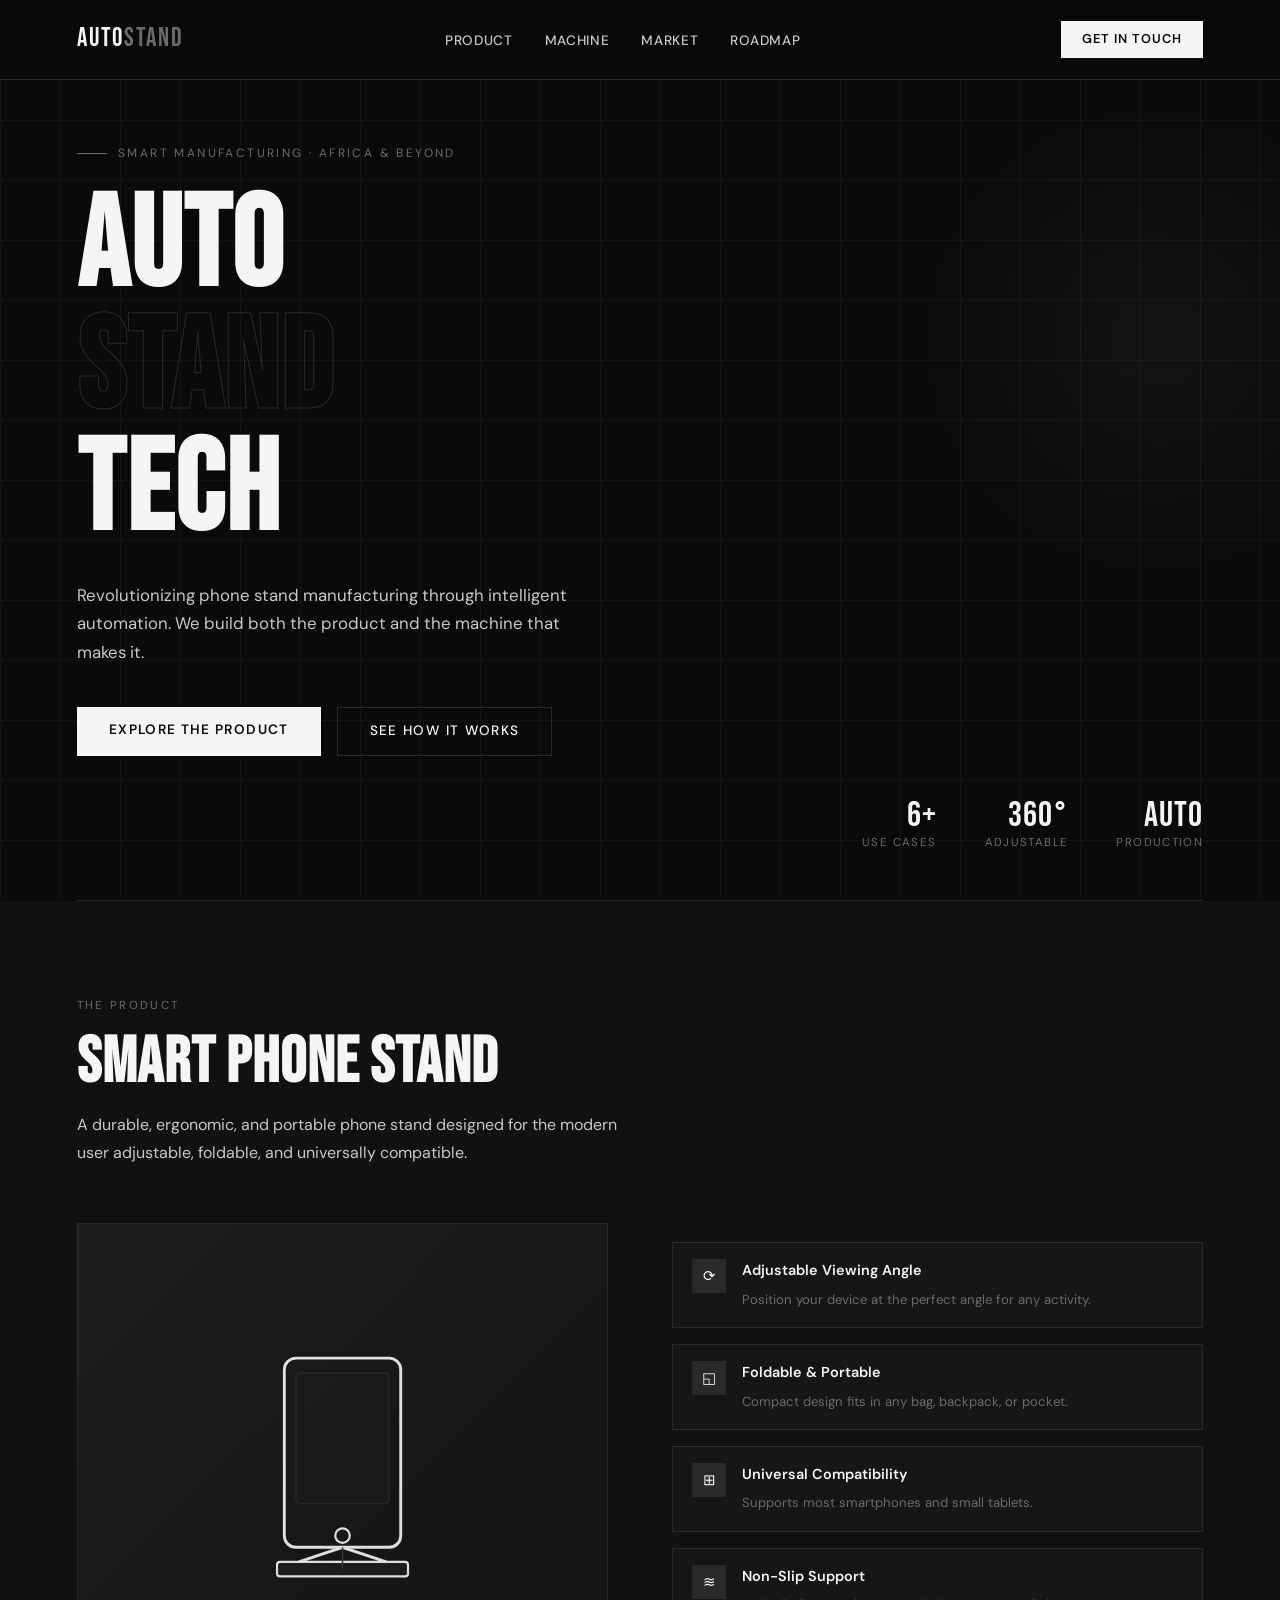
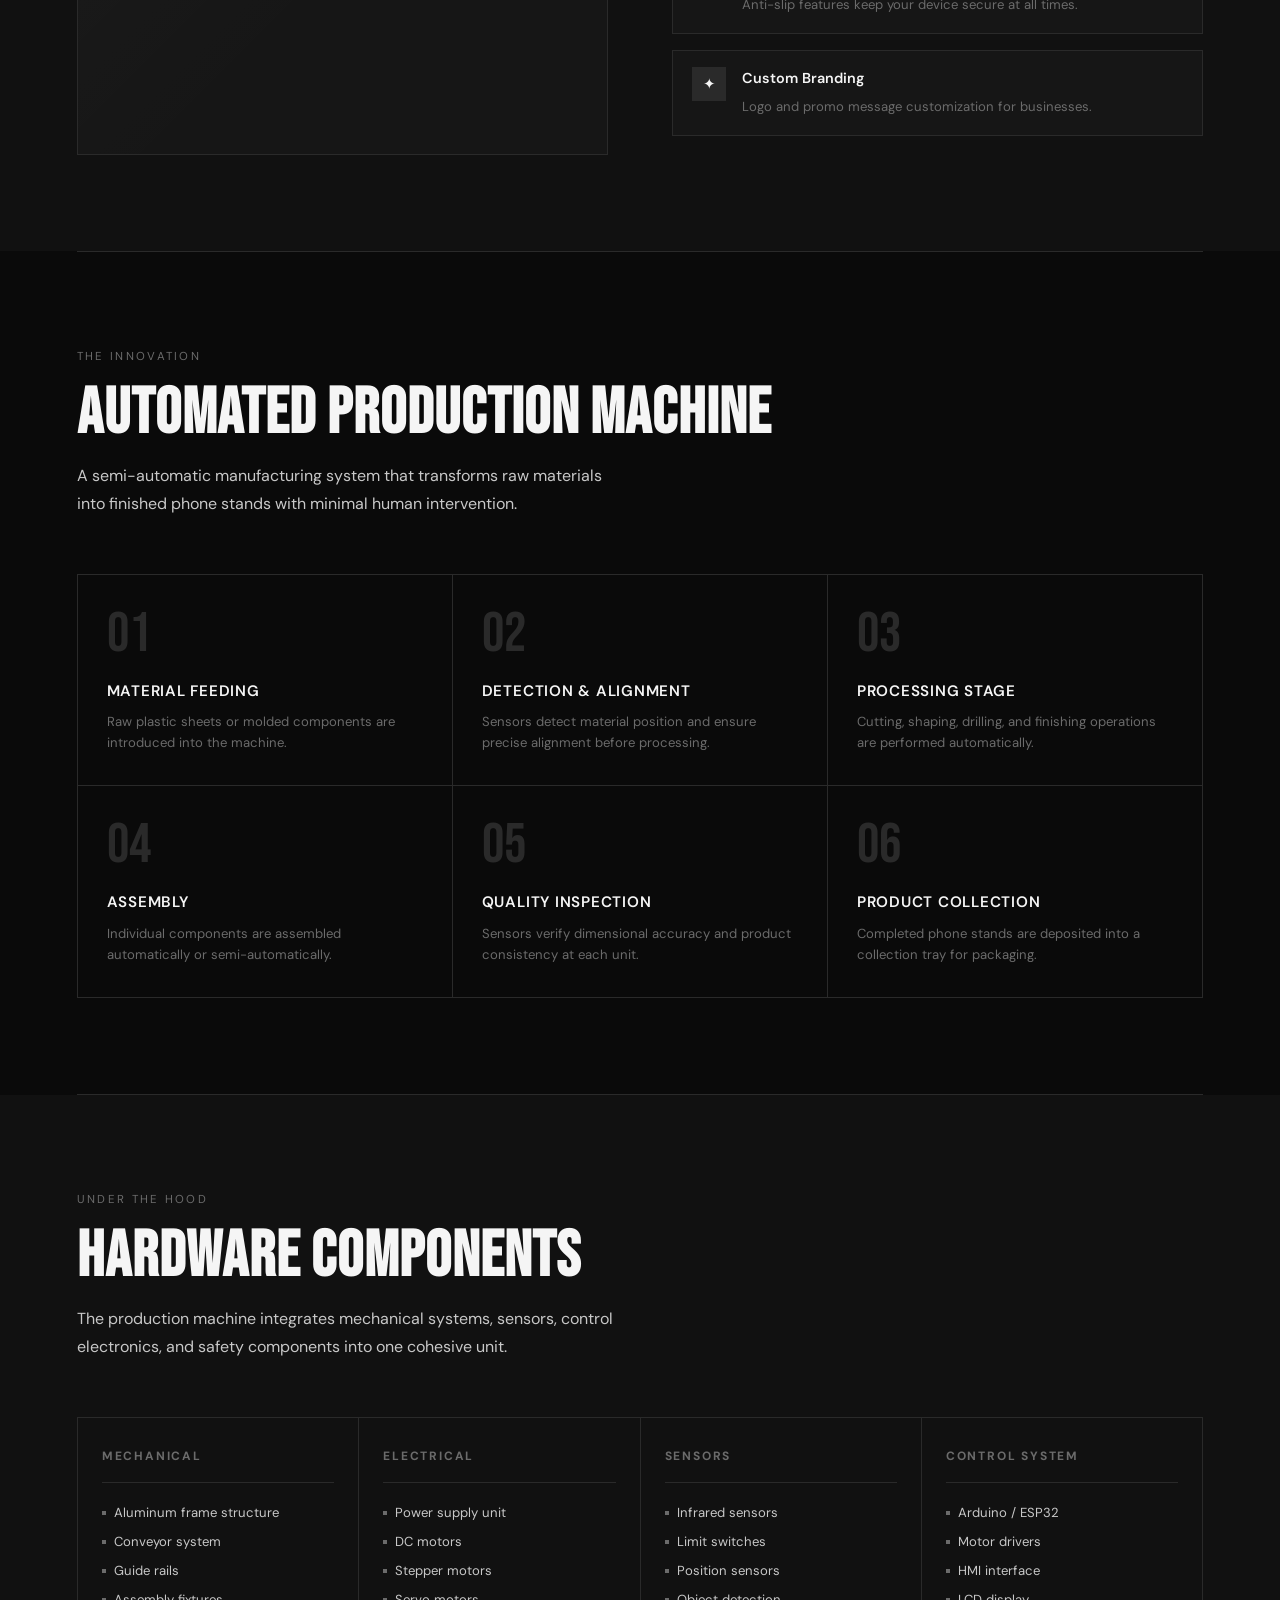
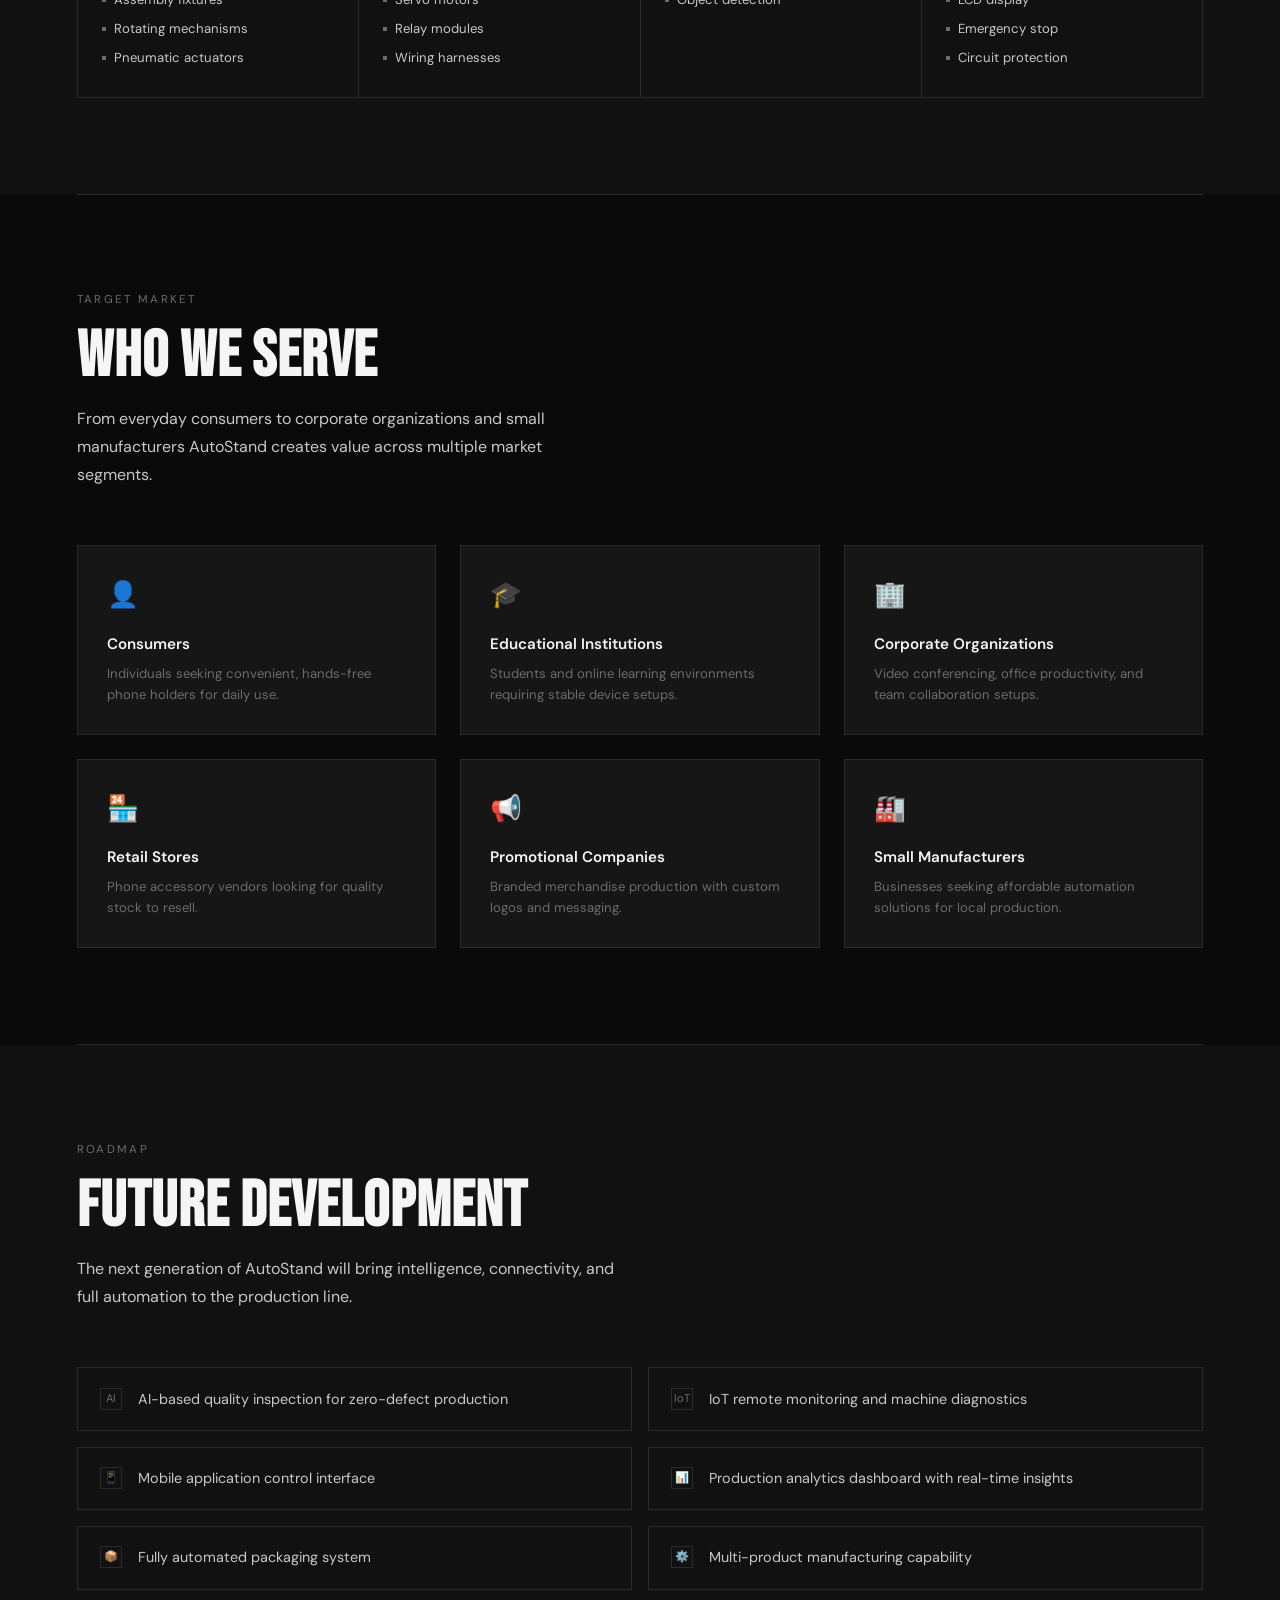
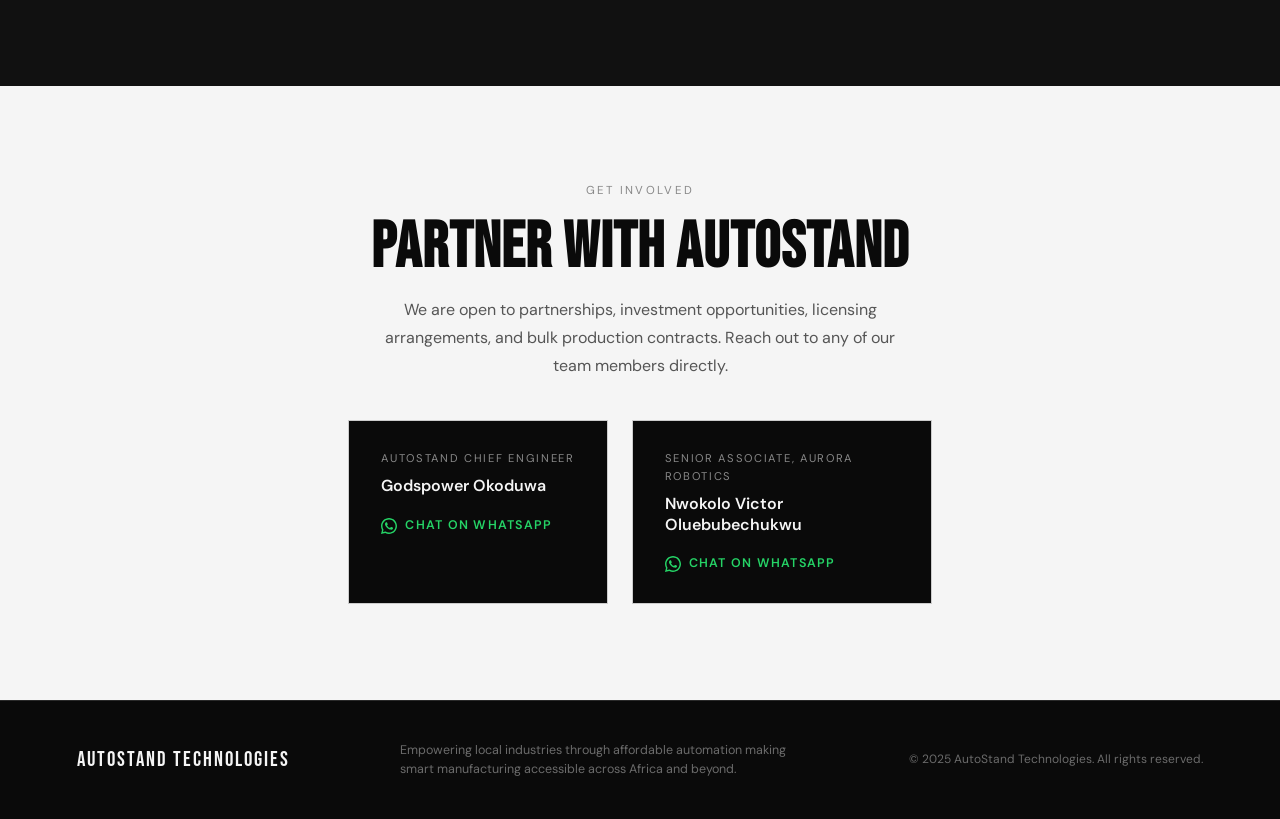
==== commit d93431b8: "Fix footer mission text formatting" ====
--- a/index.html
+++ b/index.html
@@ -744,7 +744,7 @@
   <footer>
     <div class="footer-logo">AutoStand Technologies</div>
     <p class="footer-mission">
-      Empowering local industries through affordable automation —
+      Empowering local industries through affordable automation
       making smart manufacturing accessible across Africa and beyond.
     </p>
     <p class="footer-copy">© 2025 AutoStand Technologies. All rights reserved.</p>
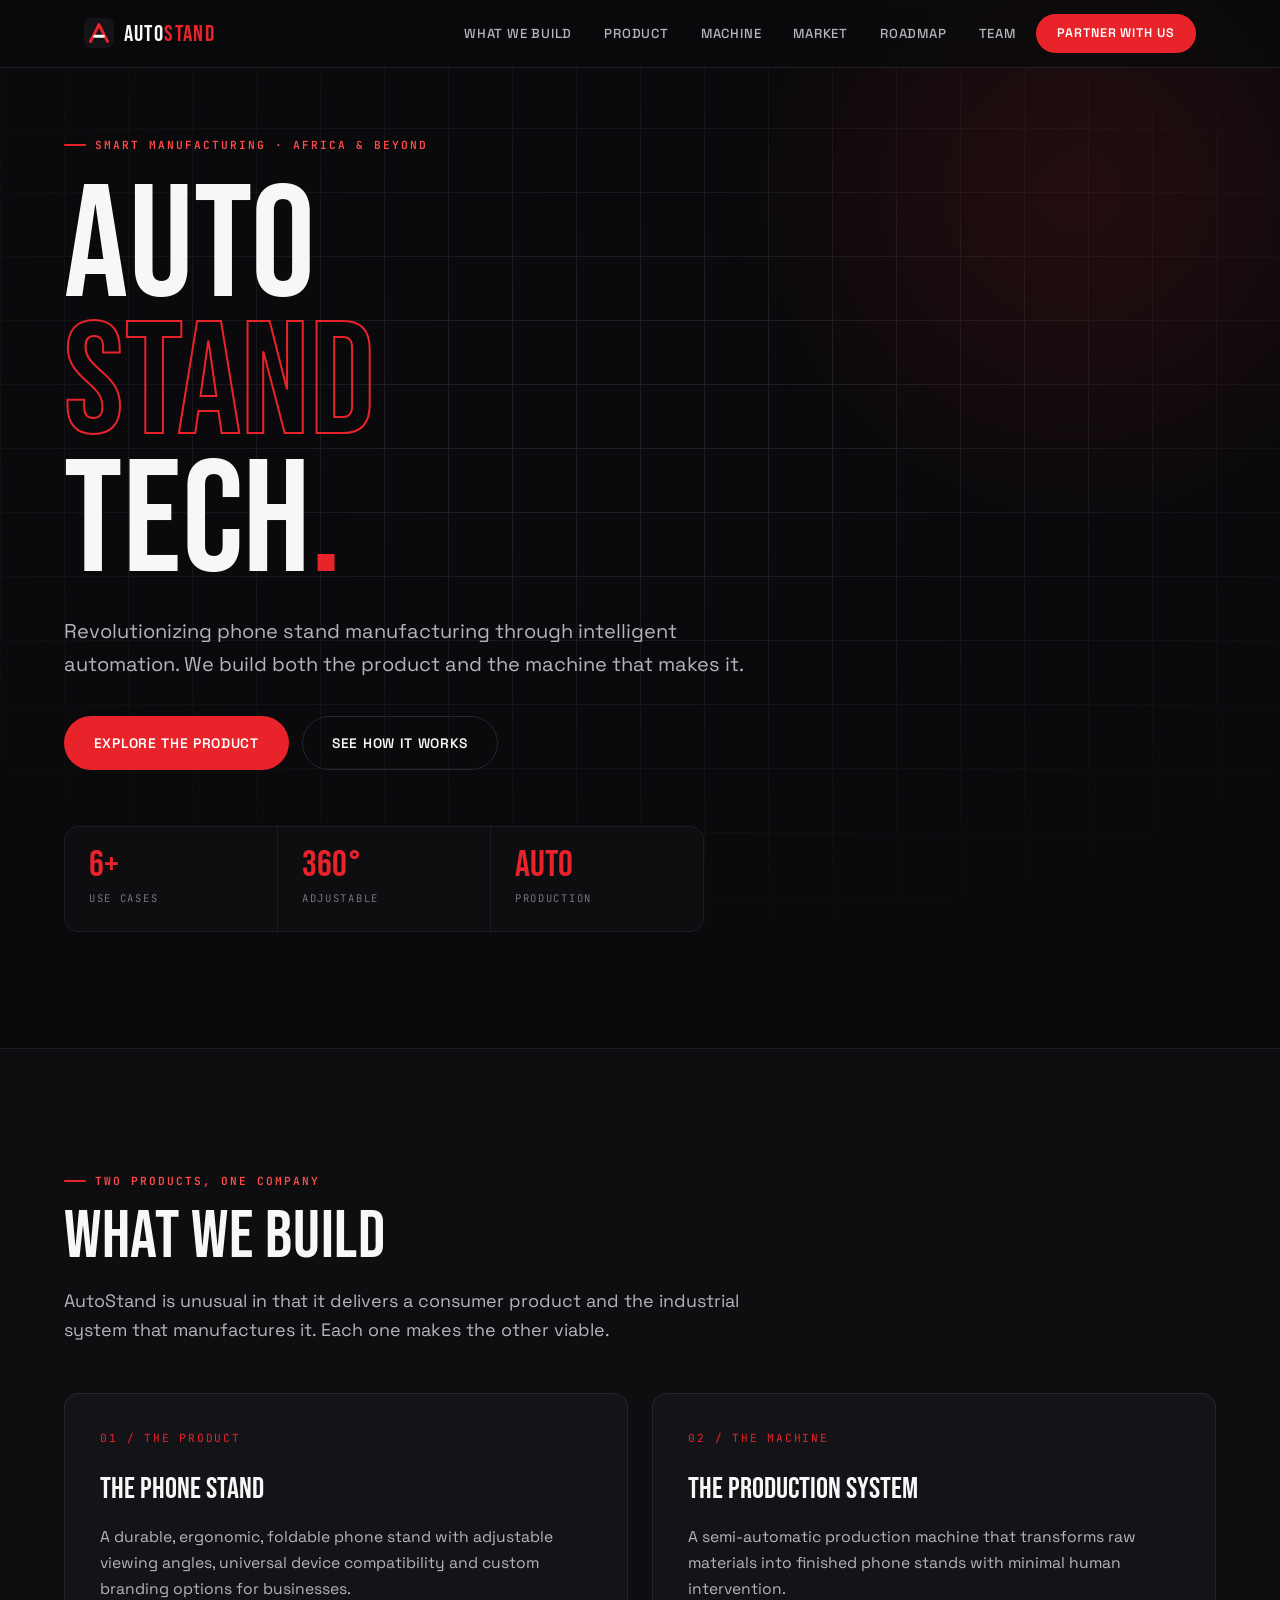
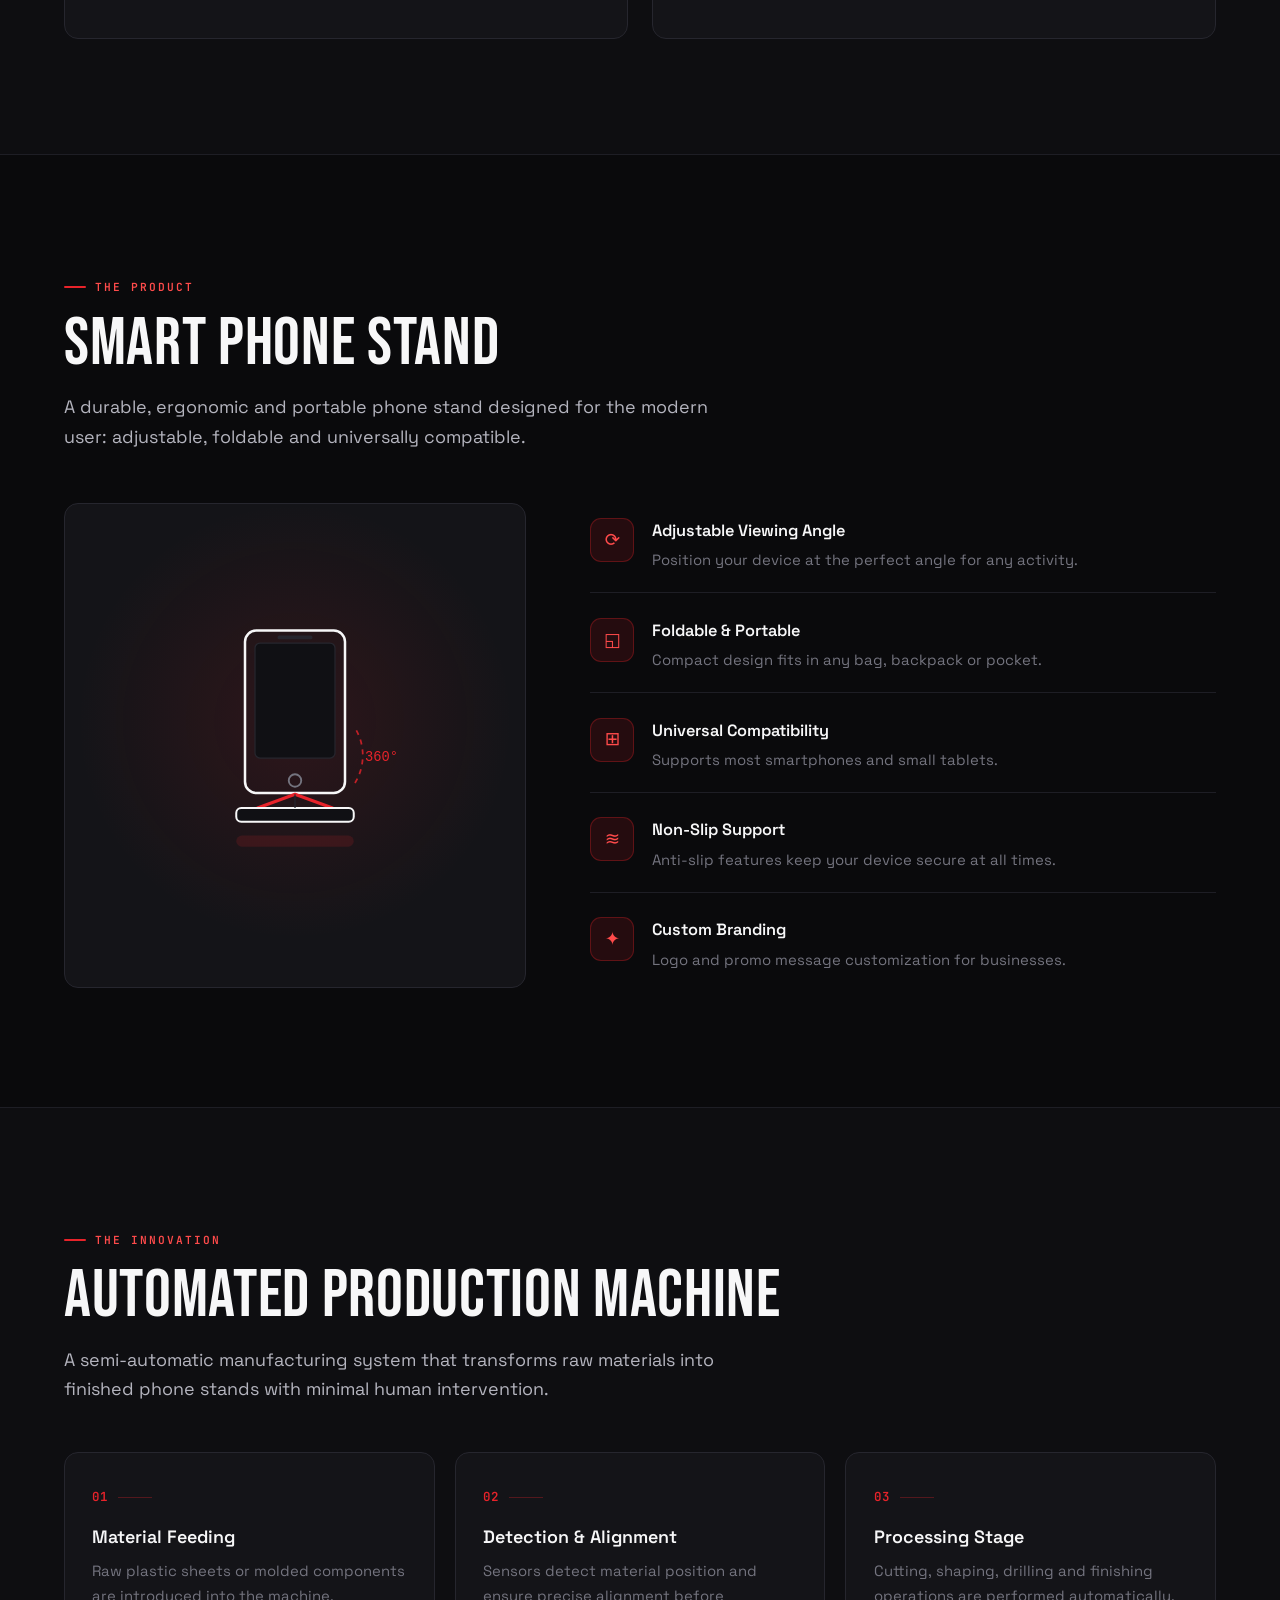
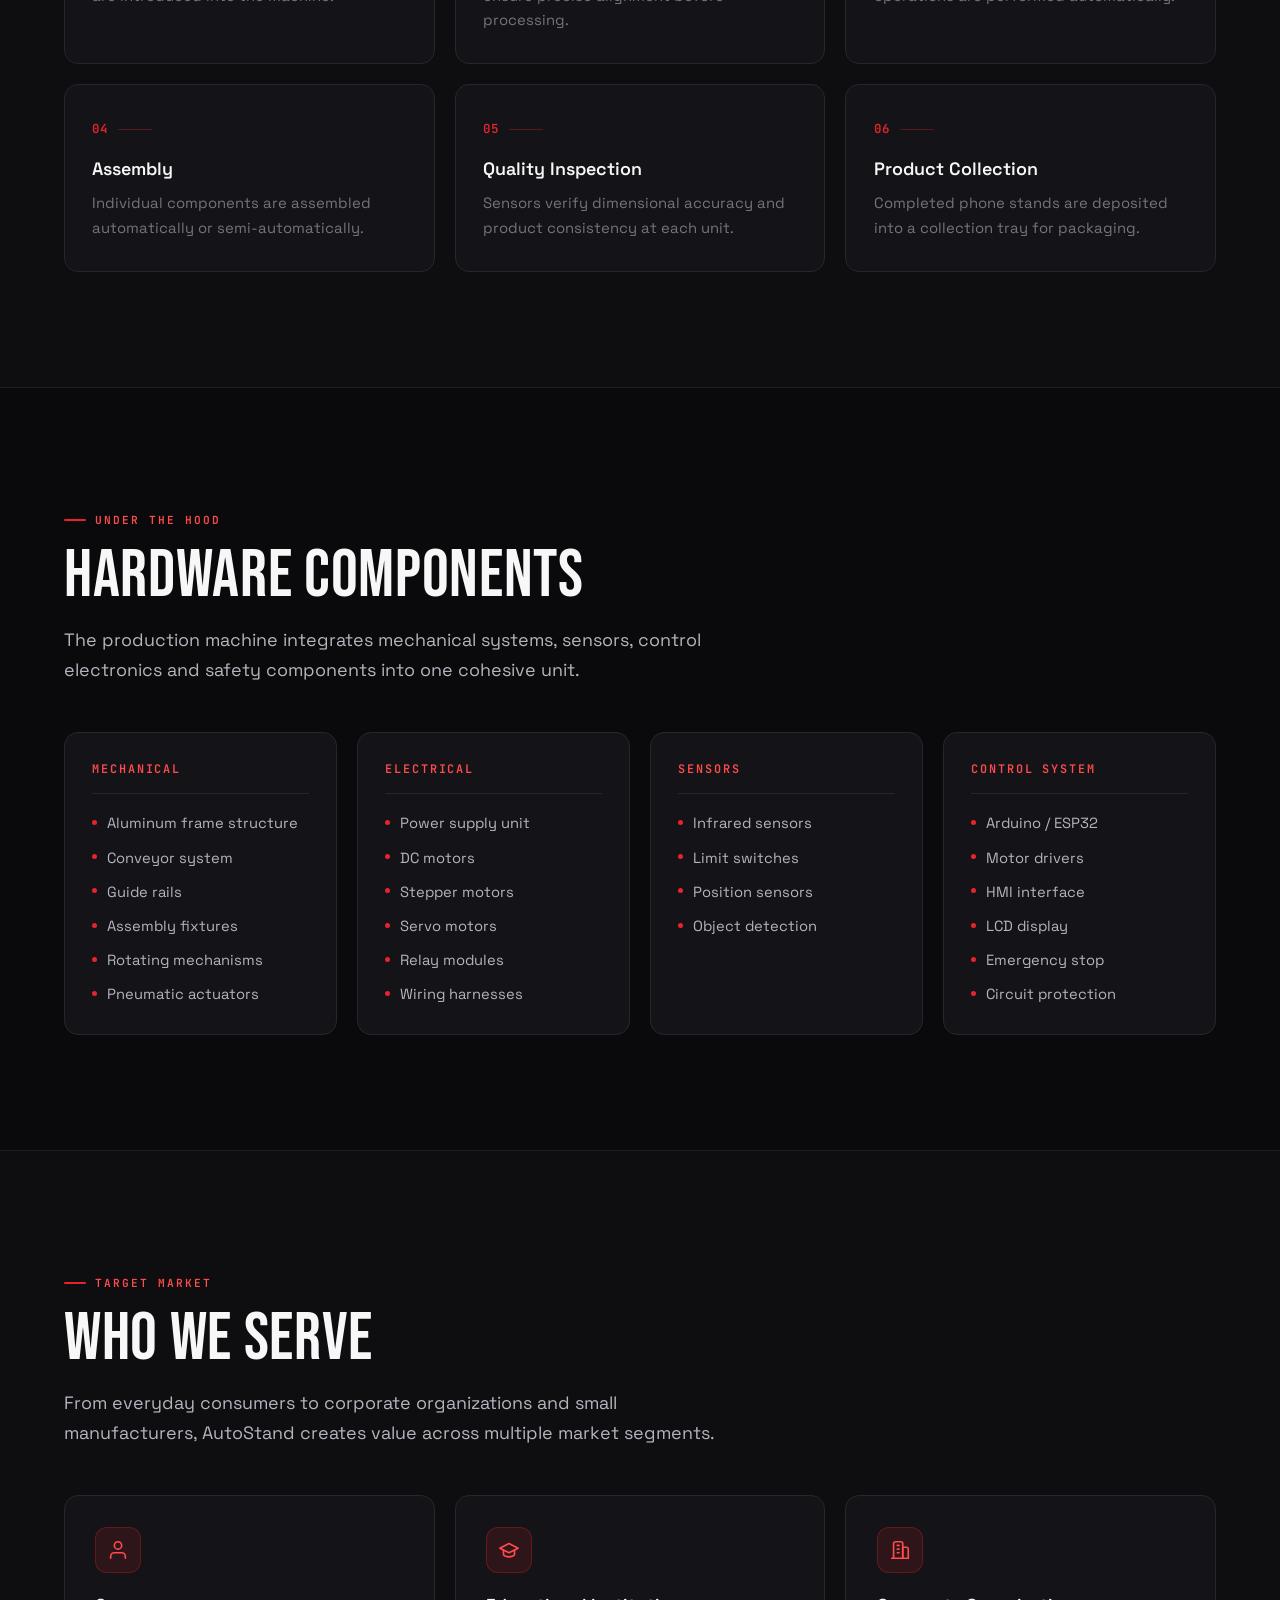
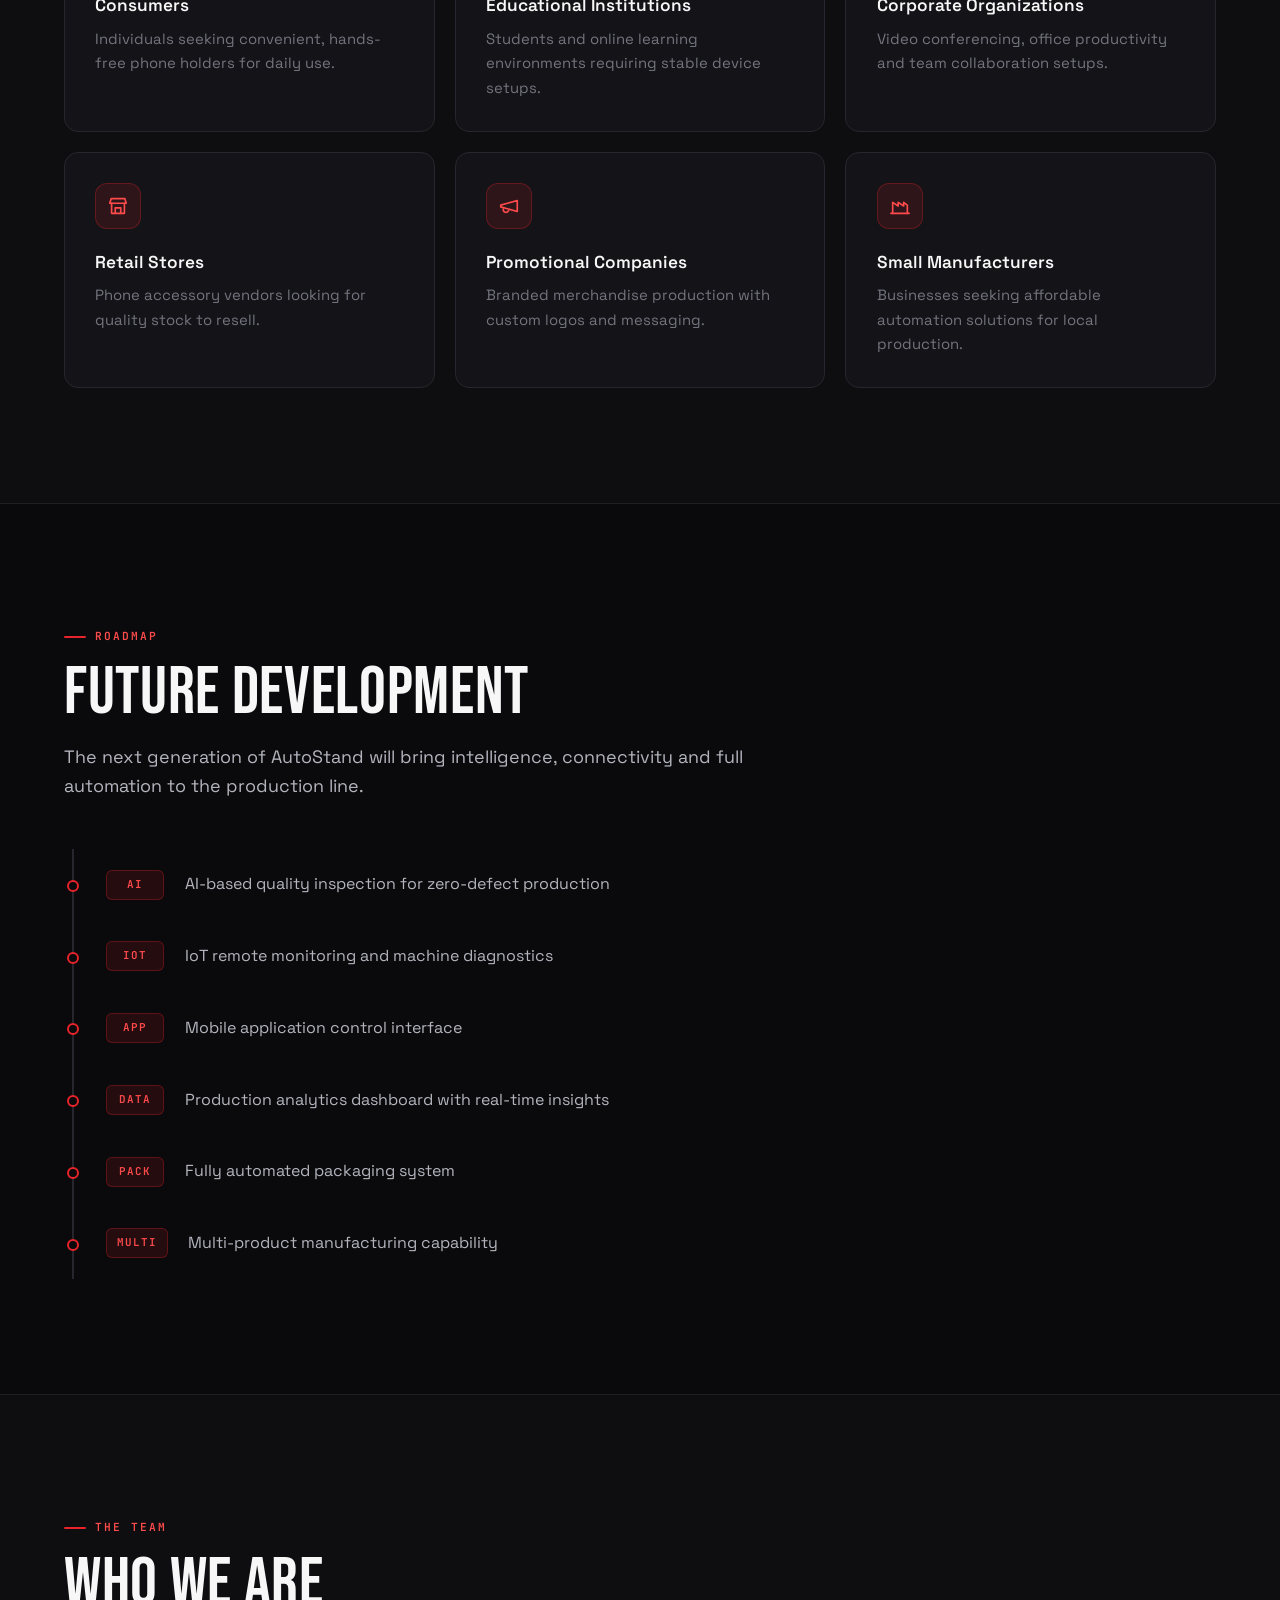
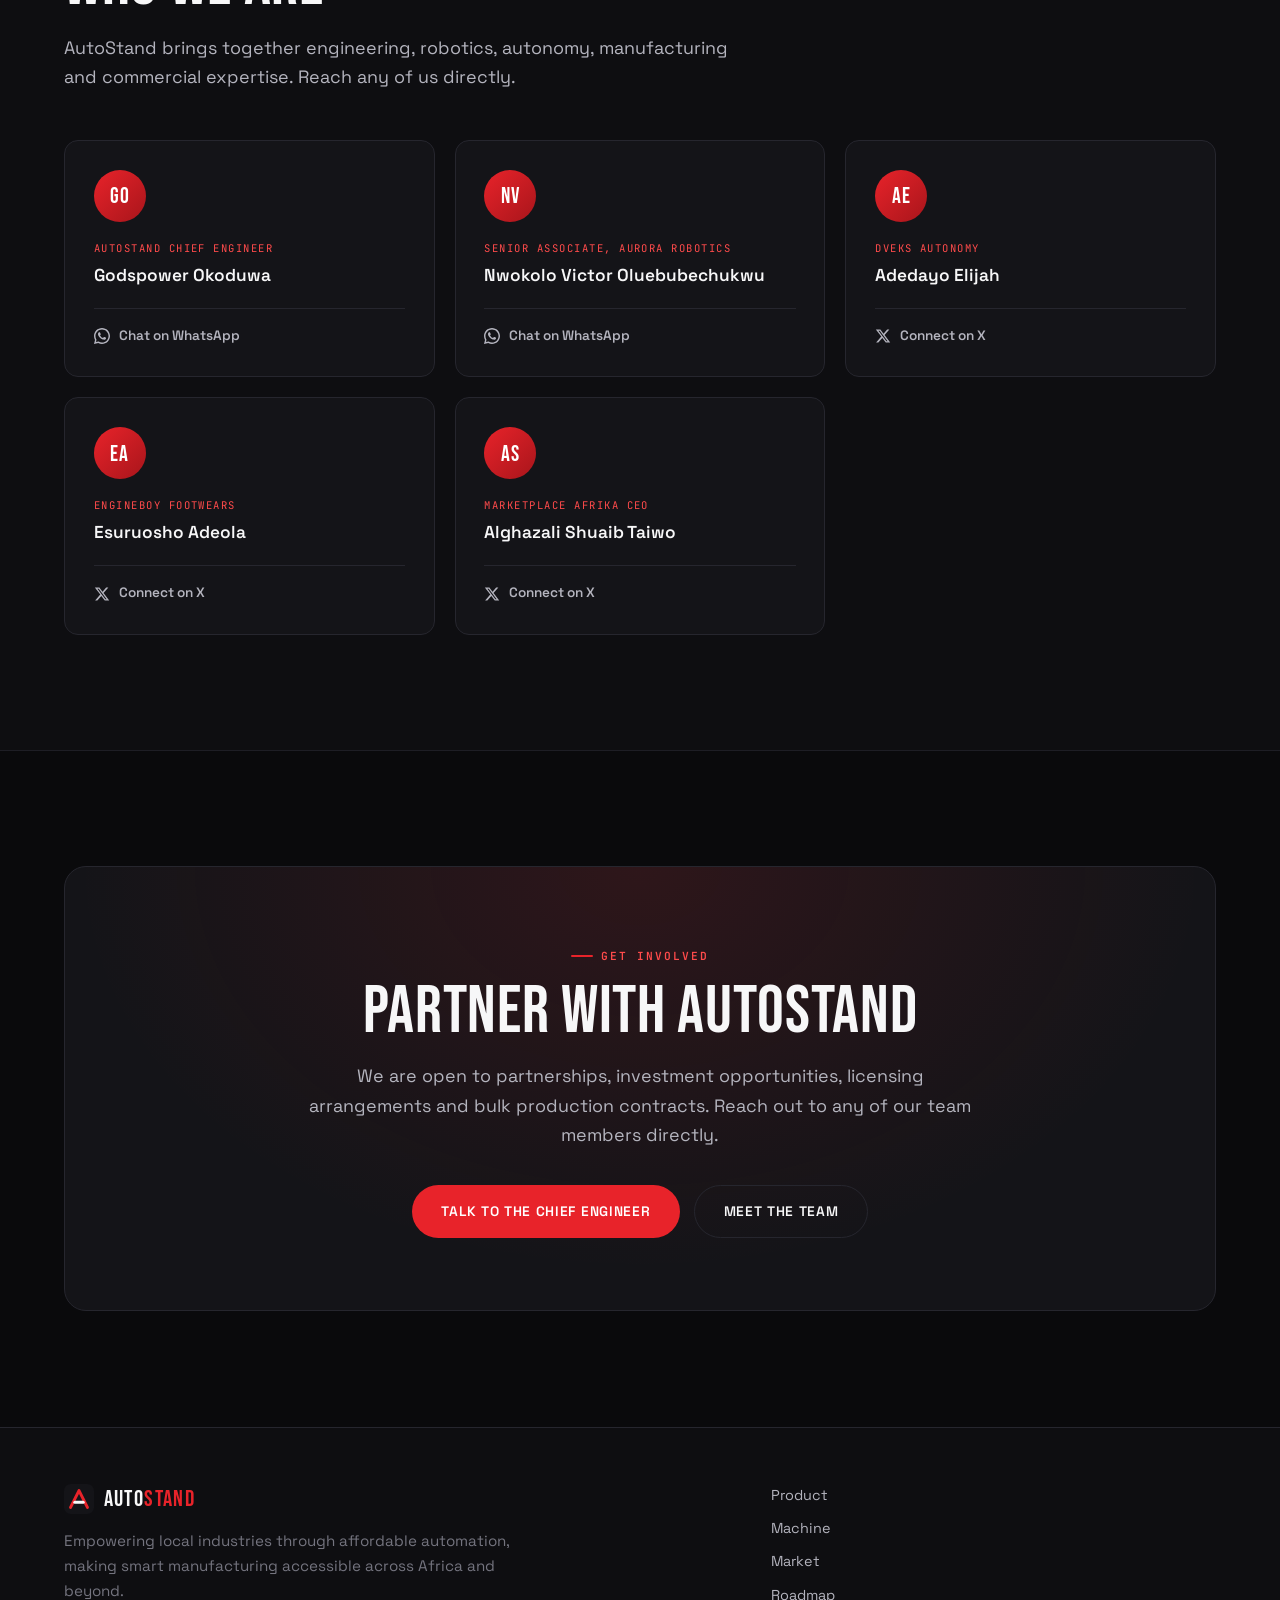
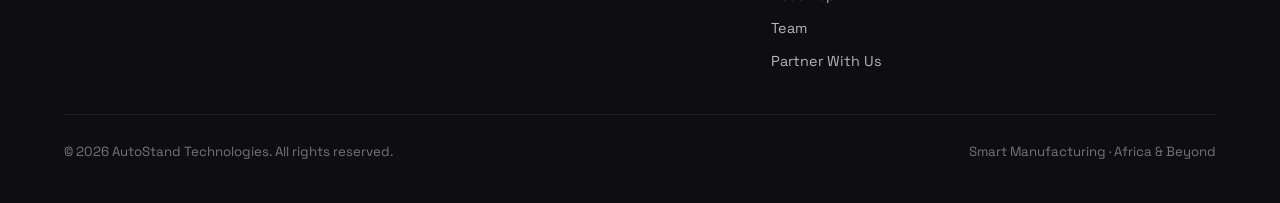
==== commit ded6e708: "Rebuild site with AutoStand red brand identity Full redesign of the single-page site around a red-on" ====
--- a/index.html
+++ b/index.html
@@ -1,761 +1,854 @@
 <!DOCTYPE html>
 <html lang="en">
 <head>
-  <meta charset="UTF-8" />
-  <meta name="viewport" content="width=device-width, initial-scale=1.0" />
-  <title>AutoStand Technologies</title>
-  <link href="https://fonts.googleapis.com/css2?family=Bebas+Neue&family=DM+Sans:wght@300;400;500;600&display=swap" rel="stylesheet" />
-  <style>
-    *, *::before, *::after { box-sizing: border-box; margin: 0; padding: 0; }
-
-    :root {
-      --black: #0a0a0a;
-      --dark: #111111;
-      --card: #161616;
-      --border: #2a2a2a;
-      --white: #f5f5f5;
-      --off-white: #c8c8c8;
-      --muted: #6b6b6b;
-      --accent: #ffffff;
-    }
-
-    html { scroll-behavior: smooth; }
-
-    body {
-      background: var(--black);
-      color: var(--white);
-      font-family: 'DM Sans', sans-serif;
-      font-weight: 400;
-      line-height: 1.6;
-      overflow-x: hidden;
-    }
-
-    /* ── NAV ── */
-    nav {
-      position: fixed; top: 0; width: 100%; z-index: 100;
-      display: flex; align-items: center; justify-content: space-between;
-      padding: 1.2rem 6%;
-      background: rgba(10,10,10,0.85);
-      backdrop-filter: blur(12px);
-      border-bottom: 1px solid var(--border);
-    }
-    .logo {
-      font-family: 'Bebas Neue', sans-serif;
-      font-size: 1.6rem;
-      letter-spacing: 2px;
-      color: var(--white);
-      text-decoration: none;
-    }
-    .logo span { color: var(--muted); }
-    .nav-links { display: flex; gap: 2rem; list-style: none; }
-    .nav-links a {
-      color: var(--off-white); text-decoration: none;
-      font-size: 0.85rem; font-weight: 500; letter-spacing: 0.05em;
-      text-transform: uppercase; transition: color 0.2s;
-    }
-    .nav-links a:hover { color: var(--white); }
-    .nav-cta {
-      background: var(--white); color: var(--black);
-      padding: 0.5rem 1.3rem; font-size: 0.8rem;
-      font-weight: 600; text-transform: uppercase;
-      letter-spacing: 0.08em; border: none; cursor: pointer;
-      transition: background 0.2s, color 0.2s; text-decoration: none;
-    }
-    .nav-cta:hover { background: var(--off-white); }
-
-    /* ── HERO ── */
-    #hero {
-      min-height: 100vh;
-      display: flex; flex-direction: column;
-      justify-content: center;
-      padding: 0 6%;
-      position: relative;
-      overflow: hidden;
-    }
-    .hero-grid-bg {
-      position: absolute; inset: 0;
-      background-image:
-        linear-gradient(var(--border) 1px, transparent 1px),
-        linear-gradient(90deg, var(--border) 1px, transparent 1px);
-      background-size: 60px 60px;
-      opacity: 0.3;
-    }
-    .hero-glow {
-      position: absolute; top: 10%; right: -10%;
-      width: 500px; height: 500px;
-      background: radial-gradient(circle, rgba(255,255,255,0.04) 0%, transparent 70%);
-      pointer-events: none;
-    }
-    .hero-tag {
-      font-size: 0.75rem; text-transform: uppercase; letter-spacing: 0.2em;
-      color: var(--muted); margin-bottom: 1.5rem;
-      display: flex; align-items: center; gap: 0.7rem;
-    }
-    .hero-tag::before {
-      content: ''; display: block;
-      width: 30px; height: 1px; background: var(--muted);
-    }
-    h1 {
-      font-family: 'Bebas Neue', sans-serif;
-      font-size: clamp(3.5rem, 10vw, 8rem);
-      line-height: 0.95;
-      letter-spacing: 2px;
-      color: var(--white);
-      position: relative; z-index: 1;
-    }
-    h1 .outline {
-      -webkit-text-stroke: 1px var(--border);
-      color: transparent;
-    }
-    .hero-sub {
-      max-width: 520px;
-      color: var(--off-white);
-      font-size: 1.05rem;
-      line-height: 1.7;
-      margin: 1.8rem 0 2.5rem;
-      position: relative; z-index: 1;
-    }
-    .hero-actions { display: flex; gap: 1rem; flex-wrap: wrap; position: relative; z-index: 1; }
-    .btn-primary {
-      background: var(--white); color: var(--black);
-      padding: 0.8rem 2rem; font-size: 0.85rem;
-      font-weight: 600; text-transform: uppercase;
-      letter-spacing: 0.1em; border: none; cursor: pointer;
-      text-decoration: none; transition: background 0.2s;
-      display: inline-block;
-    }
-    .btn-primary:hover { background: var(--off-white); }
-    .btn-outline {
-      background: transparent; color: var(--white);
-      padding: 0.8rem 2rem; font-size: 0.85rem;
-      font-weight: 500; text-transform: uppercase;
-      letter-spacing: 0.1em; border: 1px solid var(--border);
-      cursor: pointer; text-decoration: none; transition: border-color 0.2s;
-      display: inline-block;
-    }
-    .btn-outline:hover { border-color: var(--off-white); }
-    .hero-stats {
-      position: absolute; bottom: 3rem; right: 6%;
-      display: flex; gap: 3rem;
-    }
-    .stat { text-align: right; }
-    .stat-num {
-      font-family: 'Bebas Neue', sans-serif;
-      font-size: 2.2rem; letter-spacing: 1px;
-      color: var(--white); line-height: 1;
-    }
-    .stat-label {
-      font-size: 0.72rem; text-transform: uppercase;
-      letter-spacing: 0.12em; color: var(--muted);
-    }
-
-    /* ── SECTIONS ── */
-    section { padding: 6rem 6%; }
-    .section-tag {
-      font-size: 0.72rem; text-transform: uppercase;
-      letter-spacing: 0.2em; color: var(--muted);
-      margin-bottom: 1rem;
-    }
-    h2 {
-      font-family: 'Bebas Neue', sans-serif;
-      font-size: clamp(2.2rem, 5vw, 4rem);
-      letter-spacing: 1px; line-height: 1;
-      margin-bottom: 1rem;
-    }
-    .section-intro {
-      color: var(--off-white); max-width: 540px;
-      font-size: 1rem; line-height: 1.75;
-      margin-bottom: 3.5rem;
-    }
-
-    /* ── DIVIDER ── */
-    .divider {
-      height: 1px; background: var(--border);
-      margin: 0 6%;
-    }
-
-    /* ── PRODUCT ── */
-    #product { background: var(--dark); }
-    .product-grid {
-      display: grid;
-      grid-template-columns: 1fr 1fr;
-      gap: 4rem; align-items: center;
-    }
-    .product-visual {
-      aspect-ratio: 1;
-      background: var(--card);
-      border: 1px solid var(--border);
-      display: flex; align-items: center; justify-content: center;
-      position: relative; overflow: hidden;
-    }
-    .product-visual svg { width: 55%; opacity: 0.9; }
-    .product-visual::after {
-      content: '';
-      position: absolute; inset: 0;
-      background: linear-gradient(135deg, rgba(255,255,255,0.03) 0%, transparent 60%);
-    }
-    .features-list { list-style: none; display: flex; flex-direction: column; gap: 1rem; }
-    .features-list li {
-      display: flex; gap: 1rem; align-items: flex-start;
-      padding: 1rem 1.2rem;
-      border: 1px solid var(--border);
-      background: var(--card);
-      transition: border-color 0.2s;
-    }
-    .features-list li:hover { border-color: #444; }
-    .feat-icon {
-      width: 34px; height: 34px; flex-shrink: 0;
-      background: var(--border);
-      display: flex; align-items: center; justify-content: center;
-      font-size: 0.95rem;
-    }
-    .feat-text strong { display: block; font-size: 0.9rem; font-weight: 600; margin-bottom: 0.2rem; }
-    .feat-text span { font-size: 0.82rem; color: var(--muted); }
-
-    /* ── MACHINE ── */
-    #machine { background: var(--black); }
-    .steps-grid {
-      display: grid;
-      grid-template-columns: repeat(3, 1fr);
-      gap: 1px; background: var(--border);
-      border: 1px solid var(--border);
-    }
-    .step {
-      background: var(--black);
-      padding: 2rem 1.8rem;
-      position: relative;
-    }
-    .step-num {
-      font-family: 'Bebas Neue', sans-serif;
-      font-size: 3.5rem; line-height: 1;
-      color: var(--border);
-      margin-bottom: 1rem;
-    }
-    .step h3 {
-      font-size: 0.95rem; font-weight: 600;
-      text-transform: uppercase; letter-spacing: 0.05em;
-      margin-bottom: 0.5rem;
-    }
-    .step p { font-size: 0.82rem; color: var(--muted); line-height: 1.6; }
-
-    /* ── HARDWARE ── */
-    #hardware { background: var(--dark); }
-    .hardware-cols {
-      display: grid;
-      grid-template-columns: repeat(4, 1fr);
-      gap: 1px; background: var(--border);
-      border: 1px solid var(--border);
-    }
-    .hw-col {
-      background: var(--dark);
-      padding: 1.8rem 1.5rem;
-    }
-    .hw-col h3 {
-      font-size: 0.75rem; text-transform: uppercase;
-      letter-spacing: 0.15em; color: var(--muted);
-      margin-bottom: 1.2rem; padding-bottom: 1rem;
-      border-bottom: 1px solid var(--border);
-    }
-    .hw-col ul { list-style: none; display: flex; flex-direction: column; gap: 0.5rem; }
-    .hw-col ul li {
-      font-size: 0.82rem; color: var(--off-white);
-      display: flex; align-items: center; gap: 0.5rem;
-    }
-    .hw-col ul li::before {
-      content: ''; display: block;
-      width: 4px; height: 4px;
-      background: var(--muted); flex-shrink: 0;
-    }
-
-    /* ── MARKET ── */
-    #market { background: var(--black); }
-    .market-grid {
-      display: grid;
-      grid-template-columns: repeat(3, 1fr);
-      gap: 1.5rem;
-    }
-    .market-card {
-      border: 1px solid var(--border);
-      padding: 1.8rem;
-      background: var(--card);
-      transition: border-color 0.25s, transform 0.25s;
-    }
-    .market-card:hover { border-color: #444; transform: translateY(-3px); }
-    .market-icon { font-size: 1.6rem; margin-bottom: 1rem; }
-    .market-card h3 {
-      font-size: 0.95rem; font-weight: 600;
-      margin-bottom: 0.4rem;
-    }
-    .market-card p { font-size: 0.82rem; color: var(--muted); line-height: 1.6; }
-
-    /* ── FUTURE ── */
-    #future { background: var(--dark); }
-    .future-list {
-      display: grid;
-      grid-template-columns: repeat(2, 1fr);
-      gap: 1rem;
-    }
-    .future-item {
-      display: flex; gap: 1rem; align-items: flex-start;
-      padding: 1.2rem 1.4rem;
-      border: 1px solid var(--border);
-    }
-    .future-check {
-      width: 22px; height: 22px; flex-shrink: 0;
-      border: 1px solid var(--border);
-      display: flex; align-items: center; justify-content: center;
-      font-size: 0.7rem; color: var(--muted);
-    }
-    .future-item span { font-size: 0.9rem; color: var(--off-white); }
-
-    /* ── CTA ── */
-    #cta {
-      background: var(--white); color: var(--black);
-      text-align: center;
-      padding: 6rem 6%;
-    }
-    #cta .section-tag { color: #888; }
-    #cta h2 { color: var(--black); }
-    #cta .section-intro { color: #555; margin: 1rem auto 2.5rem; }
-    .cta-actions { display: flex; gap: 1rem; justify-content: center; flex-wrap: wrap; }
-    .btn-dark {
-      background: var(--black); color: var(--white);
-      padding: 0.9rem 2.2rem; font-size: 0.85rem;
-      font-weight: 600; text-transform: uppercase;
-      letter-spacing: 0.1em; border: none; cursor: pointer;
-      text-decoration: none; display: inline-block;
-      transition: background 0.2s;
-    }
-    .btn-dark:hover { background: #222; }
-    .btn-border-dark {
-      background: transparent; color: var(--black);
-      padding: 0.9rem 2.2rem; font-size: 0.85rem;
-      font-weight: 500; text-transform: uppercase;
-      letter-spacing: 0.1em; border: 1px solid #bbb;
-      cursor: pointer; text-decoration: none;
-      display: inline-block; transition: border-color 0.2s;
-    }
-    .btn-border-dark:hover { border-color: var(--black); }
-
-    .team-contacts {
-      display: flex; gap: 1.5rem; justify-content: center;
-      flex-wrap: wrap; margin-top: 0.5rem;
-    }
-    .team-card {
-      background: var(--black); color: var(--white);
-      border: 1px solid #ccc;
-      padding: 1.8rem 2rem;
-      text-decoration: none;
-      min-width: 240px; max-width: 300px;
-      text-align: left;
-      transition: border-color 0.2s, transform 0.2s;
-      display: block;
-    }
-    .team-card:hover { border-color: #000; transform: translateY(-3px); }
-    .team-role {
-      font-size: 0.7rem; text-transform: uppercase;
-      letter-spacing: 0.15em; color: #888;
-      margin-bottom: 0.5rem;
-    }
-    .team-name {
-      font-size: 1rem; font-weight: 600;
-      color: var(--white); margin-bottom: 1.2rem;
-      line-height: 1.3;
-    }
-    .team-action {
-      display: flex; align-items: center; gap: 0.5rem;
-      font-size: 0.78rem; font-weight: 600;
-      text-transform: uppercase; letter-spacing: 0.1em;
-      color: #25D366;
-    }
-
-    /* ── FOOTER ── */
-    footer {
-      background: var(--black);
-      border-top: 1px solid var(--border);
-      padding: 2.5rem 6%;
-      display: flex; align-items: center;
-      justify-content: space-between; flex-wrap: wrap; gap: 1rem;
-    }
-    .footer-logo {
-      font-family: 'Bebas Neue', sans-serif;
-      font-size: 1.3rem; letter-spacing: 2px;
-      color: var(--white);
-    }
-    .footer-mission {
-      font-size: 0.78rem; color: var(--muted);
-      max-width: 400px; line-height: 1.5;
-    }
-    .footer-copy { font-size: 0.75rem; color: var(--muted); }
-
-    /* ── FADE IN ── */
-    .fade-in { opacity: 0; transform: translateY(24px); transition: opacity 0.6s ease, transform 0.6s ease; }
-    .fade-in.visible { opacity: 1; transform: translateY(0); }
-
-    /* ── RESPONSIVE ── */
-    @media (max-width: 900px) {
-      .product-grid { grid-template-columns: 1fr; }
-      .steps-grid { grid-template-columns: 1fr 1fr; }
-      .hardware-cols { grid-template-columns: 1fr 1fr; }
-      .market-grid { grid-template-columns: 1fr 1fr; }
-      .future-list { grid-template-columns: 1fr; }
-      .hero-stats { position: static; margin-top: 3rem; justify-content: flex-start; }
-      .nav-links { display: none; }
-    }
-    @media (max-width: 560px) {
-      .steps-grid, .market-grid { grid-template-columns: 1fr; }
-      .hardware-cols { grid-template-columns: 1fr; }
-    }
-  </style>
+<meta charset="UTF-8" />
+<meta name="viewport" content="width=device-width, initial-scale=1.0" />
+<title>AutoStand Technologies — Smart Manufacturing for Africa</title>
+
+<meta name="description" content="AutoStand Technologies builds both the product and the machine that makes it: a durable, foldable, universally compatible phone stand, and the semi-automatic production system that manufactures it." />
+<meta name="theme-color" content="#0A0A0C" />
+<link rel="canonical" href="https://nevodesigns.github.io/autostand-technologies/" />
+
+<meta property="og:type" content="website" />
+<meta property="og:title" content="AutoStand Technologies — Smart Manufacturing for Africa" />
+<meta property="og:description" content="We build both the product and the machine that makes it. Intelligent automation for phone stand manufacturing across Africa and beyond." />
+<meta property="og:url" content="https://nevodesigns.github.io/autostand-technologies/" />
+<meta property="og:site_name" content="AutoStand Technologies" />
+<meta name="twitter:card" content="summary_large_image" />
+<meta name="twitter:title" content="AutoStand Technologies" />
+<meta name="twitter:description" content="We build both the product and the machine that makes it." />
+
+<link rel="icon" href="data:image/svg+xml,%3Csvg xmlns='http://www.w3.org/2000/svg' viewBox='0 0 32 32'%3E%3Crect width='32' height='32' rx='7' fill='%230A0A0C'/%3E%3Cpath d='M7 25 L16 7 L25 25' stroke='%23E8232A' stroke-width='3.2' fill='none' stroke-linecap='round' stroke-linejoin='round'/%3E%3Cpath d='M11.5 19.5 L20.5 19.5' stroke='%23F7F7F8' stroke-width='3.2' stroke-linecap='round'/%3E%3C/svg%3E" />
+
+<link rel="preconnect" href="https://fonts.googleapis.com" />
+<link rel="preconnect" href="https://fonts.gstatic.com" crossorigin />
+<link href="https://fonts.googleapis.com/css2?family=Bebas+Neue&family=Space+Grotesk:wght@400;500;600;700&family=JetBrains+Mono:wght@400;600&display=swap" rel="stylesheet" />
+
+<style>
+/* ============================================================
+   AUTOSTAND TECHNOLOGIES — design tokens
+   Every brand colour is declared once, here.
+   ============================================================ */
+:root{
+  /* Brand */
+  --brand:        #E8232A;
+  --brand-bright: #FF4B4B;
+  --brand-deep:   #A8151B;
+  --brand-wash:   rgba(232,35,42,0.12);
+  --brand-line:   rgba(232,35,42,0.30);
+
+  /* Surfaces */
+  --bg:        #0A0A0C;
+  --bg-alt:    #0E0E11;
+  --surface:   #141418;
+  --surface-2: #1B1B21;
+  --line:      #26262E;
+  --line-soft: #1E1E25;
+
+  /* Ink */
+  --ink:       #F7F7F8;
+  --ink-dim:   #B4B4BE;
+  --ink-mute:  #74747F;
+
+  /* Type */
+  --display: 'Bebas Neue', Impact, sans-serif;
+  --body:    'Space Grotesk', system-ui, -apple-system, Segoe UI, sans-serif;
+  --mono:    'JetBrains Mono', ui-monospace, SFMono-Regular, Menlo, monospace;
+
+  /* Rhythm */
+  --pad: clamp(1.25rem, 5vw, 6rem);
+  --sec: clamp(4.5rem, 9vw, 8.5rem);
+  --max: 1240px;
+  --r:   14px;
+}
+
+*,*::before,*::after{ box-sizing:border-box; margin:0; padding:0; }
+html{ scroll-behavior:smooth; -webkit-text-size-adjust:100%; }
+body{
+  background:var(--bg); color:var(--ink);
+  font-family:var(--body); font-weight:400; line-height:1.65;
+  overflow-x:hidden; -webkit-font-smoothing:antialiased;
+}
+img,svg{ max-width:100%; display:block; }
+a{ color:inherit; text-decoration:none; }
+::selection{ background:var(--brand); color:#fff; }
+:focus-visible{ outline:2px solid var(--brand-bright); outline-offset:3px; border-radius:4px; }
+
+.wrap{ max-width:var(--max); margin-inline:auto; width:100%; }
+
+/* ── Shared type ─────────────────────────────────────────── */
+.tag{
+  display:inline-flex; align-items:center; gap:.55rem;
+  font-family:var(--mono); font-size:.7rem; font-weight:600;
+  letter-spacing:.18em; text-transform:uppercase;
+  color:var(--brand-bright); margin-bottom:1rem;
+}
+.tag::before{
+  content:""; width:22px; height:2px; background:var(--brand);
+  display:inline-block; border-radius:2px;
+}
+h2.sec-title{
+  font-family:var(--display); font-weight:400;
+  font-size:clamp(2.4rem,6vw,4.2rem); line-height:.95;
+  letter-spacing:.01em; margin-bottom:1rem;
+}
+.sec-intro{
+  color:var(--ink-dim); font-size:clamp(1rem,1.6vw,1.12rem);
+  max-width:62ch; margin-bottom:3rem;
+}
+section{ padding-block:var(--sec); padding-inline:var(--pad); position:relative; }
+
+/* ── Nav ─────────────────────────────────────────────────── */
+header.nav{
+  position:fixed; inset:0 0 auto 0; z-index:200;
+  background:rgba(10,10,12,.72); backdrop-filter:blur(14px);
+  border-bottom:1px solid var(--line-soft);
+  transition:background .25s, border-color .25s;
+}
+header.nav.solid{ background:rgba(10,10,12,.95); border-color:var(--line); }
+.nav-in{
+  max-width:var(--max); margin-inline:auto;
+  display:flex; align-items:center; gap:1.25rem;
+  padding:.85rem var(--pad);
+}
+.brand{ display:flex; align-items:center; gap:.6rem; margin-right:auto; }
+.brand svg{ width:30px; height:30px; flex:none; }
+.brand-text{
+  font-family:var(--display); font-size:1.45rem;
+  letter-spacing:.06em; line-height:1; padding-top:3px;
+}
+.brand-text i{ font-style:normal; color:var(--brand); }
+.nav-links{ display:flex; gap:2rem; list-style:none; }
+.nav-links a{
+  font-size:.82rem; font-weight:500; letter-spacing:.06em;
+  text-transform:uppercase; color:var(--ink-dim);
+  position:relative; padding-block:.3rem; transition:color .18s;
+}
+.nav-links a::after{
+  content:""; position:absolute; left:0; right:100%; bottom:0; height:2px;
+  background:var(--brand); transition:right .25s ease;
+}
+.nav-links a:hover{ color:var(--ink); }
+.nav-links a:hover::after{ right:0; }
+.nav-cta{
+  background:var(--brand); color:#fff;
+  padding:.6rem 1.35rem; border-radius:999px;
+  font-size:.78rem; font-weight:600; letter-spacing:.07em;
+  text-transform:uppercase; white-space:nowrap;
+  transition:background .2s, transform .2s;
+}
+.nav-cta:hover{ background:var(--brand-bright); transform:translateY(-1px); }
+.burger{
+  display:none; width:42px; height:42px; border:1px solid var(--line);
+  border-radius:10px; background:transparent; cursor:pointer;
+  align-items:center; justify-content:center; flex-direction:column; gap:5px;
+}
+.burger span{ width:17px; height:2px; background:var(--ink); border-radius:2px; transition:.25s; }
+.burger[aria-expanded="true"] span:nth-child(1){ transform:translateY(7px) rotate(45deg); }
+.burger[aria-expanded="true"] span:nth-child(2){ opacity:0; }
+.burger[aria-expanded="true"] span:nth-child(3){ transform:translateY(-7px) rotate(-45deg); }
+
+/* ── Hero ────────────────────────────────────────────────── */
+#hero{
+  min-height:100svh; display:flex; flex-direction:column; justify-content:center;
+  padding-top:8rem; overflow:hidden;
+}
+.grid-bg{
+  position:absolute; inset:0; pointer-events:none;
+  background-image:
+    linear-gradient(var(--line-soft) 1px, transparent 1px),
+    linear-gradient(90deg, var(--line-soft) 1px, transparent 1px);
+  background-size:64px 64px;
+  mask-image:radial-gradient(ellipse 90% 65% at 50% 40%, #000 20%, transparent 78%);
+  -webkit-mask-image:radial-gradient(ellipse 90% 65% at 50% 40%, #000 20%, transparent 78%);
+}
+.glow{
+  position:absolute; width:min(760px,92vw); aspect-ratio:1;
+  right:-14%; top:-18%; pointer-events:none; z-index:0;
+  background:radial-gradient(circle, var(--brand-wash) 0%, transparent 66%);
+  filter:blur(14px);
+}
+.hero-in{ position:relative; z-index:2; }
+h1.hero{
+  font-family:var(--display); font-weight:400;
+  font-size:clamp(3.6rem,14vw,10rem); line-height:.86;
+  letter-spacing:.005em; margin-block:.6rem 1.4rem;
+}
+h1.hero .line2{ color:transparent; -webkit-text-stroke:2px var(--brand); }
+h1.hero .dot{ color:var(--brand); }
+.hero-sub{
+  color:var(--ink-dim); font-size:clamp(1.02rem,1.9vw,1.25rem);
+  max-width:56ch; margin-bottom:2.2rem;
+}
+.hero-actions{ display:flex; flex-wrap:wrap; gap:.85rem; margin-bottom:3.5rem; }
+.btn{
+  display:inline-flex; align-items:center; gap:.6rem;
+  padding:.9rem 1.8rem; border-radius:999px;
+  font-size:.86rem; font-weight:600; letter-spacing:.05em;
+  text-transform:uppercase; cursor:pointer; border:1px solid transparent;
+  transition:background .2s, color .2s, border-color .2s, transform .2s;
+}
+.btn-primary{ background:var(--brand); color:#fff; }
+.btn-primary:hover{ background:var(--brand-bright); transform:translateY(-2px); }
+.btn-ghost{ border-color:var(--line); color:var(--ink); }
+.btn-ghost:hover{ border-color:var(--brand); color:var(--brand-bright); transform:translateY(-2px); }
+.stats{
+  display:grid; grid-template-columns:repeat(auto-fit,minmax(150px,1fr));
+  gap:1px; background:var(--line-soft);
+  border:1px solid var(--line-soft); border-radius:var(--r); overflow:hidden;
+  max-width:640px;
+}
+.stat{ background:var(--bg-alt); padding:1.3rem 1.5rem; }
+.stat b{
+  display:block; font-family:var(--display); font-size:2.3rem;
+  line-height:1; color:var(--brand); font-weight:400;
+}
+.stat span{
+  font-family:var(--mono); font-size:.66rem; letter-spacing:.16em;
+  text-transform:uppercase; color:var(--ink-mute);
+}
+
+/* ── Dual track ──────────────────────────────────────────── */
+#build{ background:var(--bg-alt); border-block:1px solid var(--line-soft); }
+.tracks{ display:grid; grid-template-columns:repeat(auto-fit,minmax(310px,1fr)); gap:1.5rem; }
+.track{
+  background:var(--surface); border:1px solid var(--line);
+  border-radius:var(--r); padding:2.2rem; position:relative; overflow:hidden;
+  transition:border-color .25s, transform .25s;
+}
+.track::before{
+  content:""; position:absolute; inset:0 auto auto 0; height:3px; width:100%;
+  background:linear-gradient(90deg,var(--brand),transparent);
+  transform:scaleX(0); transform-origin:left; transition:transform .4s ease;
+}
+.track:hover{ border-color:var(--brand-line); transform:translateY(-4px); }
+.track:hover::before{ transform:scaleX(1); }
+.track .num{
+  font-family:var(--mono); font-size:.7rem; letter-spacing:.16em;
+  color:var(--brand); margin-bottom:1rem; display:block;
+}
+.track h3{ font-family:var(--display); font-size:1.9rem; font-weight:400; margin-bottom:.7rem; }
+.track p{ color:var(--ink-dim); font-size:.98rem; }
+
+/* ── Product ─────────────────────────────────────────────── */
+.product-grid{
+  display:grid; grid-template-columns:minmax(260px,.85fr) 1.15fr;
+  gap:clamp(2rem,5vw,4.5rem); align-items:center;
+}
+.product-visual{
+  background:
+    radial-gradient(circle at 50% 45%, var(--brand-wash), transparent 62%),
+    var(--surface);
+  border:1px solid var(--line); border-radius:var(--r);
+  padding:2.5rem; display:grid; place-items:center; aspect-ratio:1/1.05;
+}
+.product-visual svg{ width:100%; max-width:250px; height:auto; }
+.feat{ list-style:none; display:grid; gap:.4rem; }
+.feat li{
+  display:flex; gap:1.1rem; padding:1.15rem 0;
+  border-bottom:1px solid var(--line-soft);
+}
+.feat li:last-child{ border-bottom:0; }
+.feat .ico{
+  width:44px; height:44px; flex:none; border-radius:11px;
+  background:var(--brand-wash); border:1px solid var(--brand-line);
+  color:var(--brand-bright); display:grid; place-items:center;
+  font-size:1.15rem;
+}
+.feat strong{ display:block; font-size:1.02rem; margin-bottom:.15rem; font-weight:600; }
+.feat span{ color:var(--ink-mute); font-size:.93rem; }
+
+/* ── Pipeline ────────────────────────────────────────────── */
+#machine{ background:var(--bg-alt); border-block:1px solid var(--line-soft); }
+.pipe{ display:grid; grid-template-columns:repeat(auto-fit,minmax(290px,1fr)); gap:1.25rem; }
+.step{
+  background:var(--surface); border:1px solid var(--line);
+  border-radius:var(--r); padding:1.9rem 1.7rem;
+  position:relative; transition:border-color .25s, transform .25s, background .25s;
+}
+.step:hover{ border-color:var(--brand-line); background:var(--surface-2); transform:translateY(-4px); }
+.step .n{
+  font-family:var(--mono); font-weight:600; font-size:.78rem;
+  color:var(--brand); letter-spacing:.1em;
+  display:inline-flex; align-items:center; gap:.6rem; margin-bottom:.9rem;
+}
+.step .n::after{ content:""; height:1px; width:34px; background:var(--brand-line); }
+.step h3{ font-size:1.12rem; font-weight:600; margin-bottom:.45rem; }
+.step p{ color:var(--ink-mute); font-size:.93rem; }
+
+/* ── Hardware ────────────────────────────────────────────── */
+.hw{ display:grid; grid-template-columns:repeat(auto-fit,minmax(215px,1fr)); gap:1.25rem; }
+.hw-col{
+  background:var(--surface); border:1px solid var(--line);
+  border-radius:var(--r); padding:1.7rem; transition:border-color .25s;
+}
+.hw-col:hover{ border-color:var(--brand-line); }
+.hw-col h3{
+  font-family:var(--mono); font-size:.74rem; font-weight:600;
+  letter-spacing:.16em; text-transform:uppercase;
+  color:var(--brand-bright); margin-bottom:1.1rem;
+  padding-bottom:.8rem; border-bottom:1px solid var(--line);
+}
+.hw-col ul{ list-style:none; display:grid; gap:.62rem; }
+.hw-col li{
+  color:var(--ink-dim); font-size:.92rem;
+  display:flex; align-items:flex-start; gap:.6rem;
+}
+.hw-col li::before{
+  content:""; width:5px; height:5px; margin-top:.55rem; flex:none;
+  background:var(--brand); border-radius:50%;
+}
+
+/* ── Market ──────────────────────────────────────────────── */
+#market{ background:var(--bg-alt); border-block:1px solid var(--line-soft); }
+.cards{ display:grid; grid-template-columns:repeat(auto-fit,minmax(275px,1fr)); gap:1.25rem; }
+.card{
+  background:var(--surface); border:1px solid var(--line);
+  border-radius:var(--r); padding:1.9rem;
+  transition:border-color .25s, transform .25s, background .25s;
+}
+.card:hover{ border-color:var(--brand-line); background:var(--surface-2); transform:translateY(-4px); }
+.card .ico{
+  width:46px; height:46px; border-radius:12px; margin-bottom:1.15rem;
+  background:var(--brand-wash); border:1px solid var(--brand-line);
+  color:var(--brand-bright); display:grid; place-items:center;
+}
+.card .ico svg{ width:22px; height:22px; }
+.card h3{ font-size:1.08rem; font-weight:600; margin-bottom:.45rem; }
+.card p{ color:var(--ink-mute); font-size:.93rem; }
+
+/* ── Roadmap ─────────────────────────────────────────────── */
+.road{ display:grid; gap:0; border-left:2px solid var(--line); margin-left:.5rem; }
+.road-item{
+  display:flex; gap:1.3rem; align-items:flex-start;
+  padding:1.3rem 0 1.3rem 2rem; position:relative;
+}
+.road-item::before{
+  content:""; position:absolute; left:-7px; top:1.95rem;
+  width:12px; height:12px; border-radius:50%;
+  background:var(--bg); border:2px solid var(--brand);
+  transition:background .25s, box-shadow .25s;
+}
+.road-item:hover::before{ background:var(--brand); box-shadow:0 0 0 5px var(--brand-wash); }
+.road-item .badge{
+  font-family:var(--mono); font-size:.68rem; font-weight:600;
+  letter-spacing:.1em; text-transform:uppercase;
+  color:var(--brand-bright); background:var(--brand-wash);
+  border:1px solid var(--brand-line); border-radius:6px;
+  padding:.32rem .6rem; flex:none; min-width:58px; text-align:center;
+}
+.road-item p{ color:var(--ink-dim); font-size:1rem; padding-top:.12rem; }
+
+/* ── Team ────────────────────────────────────────────────── */
+#team{ background:var(--bg-alt); border-block:1px solid var(--line-soft); }
+.team{ display:grid; grid-template-columns:repeat(auto-fit,minmax(285px,1fr)); gap:1.25rem; }
+.member{
+  display:flex; flex-direction:column;
+  background:var(--surface); border:1px solid var(--line);
+  border-radius:var(--r); padding:1.8rem;
+  transition:border-color .25s, transform .25s, background .25s;
+}
+.member:hover{ border-color:var(--brand-line); background:var(--surface-2); transform:translateY(-4px); }
+.member .avatar{
+  width:52px; height:52px; border-radius:50%; margin-bottom:1.15rem;
+  background:linear-gradient(135deg,var(--brand),var(--brand-deep));
+  color:#fff; display:grid; place-items:center;
+  font-family:var(--display); font-size:1.35rem; letter-spacing:.05em;
+  padding-top:3px;
+}
+.member .role{
+  font-family:var(--mono); font-size:.66rem; letter-spacing:.14em;
+  text-transform:uppercase; color:var(--brand-bright); margin-bottom:.4rem;
+}
+.member .name{ font-size:1.08rem; font-weight:600; line-height:1.35; margin-bottom:1.3rem; }
+.member .go{
+  margin-top:auto; display:inline-flex; align-items:center; gap:.55rem;
+  font-size:.85rem; font-weight:600; color:var(--ink-dim);
+  padding-top:1rem; border-top:1px solid var(--line); transition:color .2s;
+}
+.member:hover .go{ color:var(--brand-bright); }
+.member .go svg{ width:16px; height:16px; flex:none; }
+
+/* ── CTA ─────────────────────────────────────────────────── */
+#contact{ text-align:center; }
+.cta-box{
+  background:
+    radial-gradient(ellipse 70% 130% at 50% 0%, var(--brand-wash), transparent 70%),
+    var(--surface);
+  border:1px solid var(--line); border-radius:22px;
+  padding:clamp(2.5rem,6vw,4.5rem) clamp(1.5rem,5vw,3.5rem);
+}
+.cta-box .sec-intro{ margin-inline:auto; margin-bottom:2.2rem; }
+.cta-actions{ display:flex; flex-wrap:wrap; gap:.85rem; justify-content:center; }
+
+/* ── Footer ──────────────────────────────────────────────── */
+footer{
+  border-top:1px solid var(--line);
+  padding:3.5rem var(--pad) 2.5rem; background:var(--bg-alt);
+}
+.foot-in{
+  max-width:var(--max); margin-inline:auto;
+  display:grid; grid-template-columns:1.5fr 1fr; gap:2.5rem; align-items:start;
+}
+.foot-mission{ color:var(--ink-mute); font-size:.95rem; max-width:46ch; margin-top:.9rem; }
+.foot-nav{ display:grid; gap:.6rem; justify-items:start; }
+.foot-nav a{ color:var(--ink-dim); font-size:.9rem; transition:color .2s; }
+.foot-nav a:hover{ color:var(--brand-bright); }
+.foot-bottom{
+  max-width:var(--max); margin:2.5rem auto 0; padding-top:1.6rem;
+  border-top:1px solid var(--line-soft);
+  display:flex; flex-wrap:wrap; gap:.8rem; justify-content:space-between;
+  color:var(--ink-mute); font-size:.83rem;
+}
+
+/* ── Motion ──────────────────────────────────────────────── */
+.reveal{ opacity:0; transform:translateY(22px); transition:opacity .6s ease, transform .6s ease; }
+.reveal.on{ opacity:1; transform:none; }
+
+/* ── Responsive ──────────────────────────────────────────── */
+@media (max-width:900px){
+  .product-grid{ grid-template-columns:1fr; }
+  .product-visual{ max-width:400px; aspect-ratio:1/.9; }
+  .foot-in{ grid-template-columns:1fr; }
+}
+@media (max-width:780px){
+  .burger{ display:flex; }
+  .nav-links{
+    position:fixed; inset:61px 0 auto 0; flex-direction:column; gap:0;
+    background:var(--bg-alt); border-bottom:1px solid var(--line);
+    padding:.5rem var(--pad) 1.25rem;
+    clip-path:inset(0 0 100% 0); transition:clip-path .3s ease;
+  }
+  .nav-links.open{ clip-path:inset(0 0 0 0); }
+  .nav-links li{ border-bottom:1px solid var(--line-soft); }
+  .nav-links li:last-child{ border-bottom:0; }
+  .nav-links a{ display:block; padding:.95rem 0; font-size:.9rem; }
+  .nav-links a::after{ display:none; }
+  .nav-cta{ padding:.55rem 1.05rem; font-size:.72rem; }
+  h1.hero .line2{ -webkit-text-stroke-width:1.6px; }
+}
+@media (max-width:560px){
+  /* keep the three stats on one row so the grid leaves no empty cell */
+  .stats{ grid-template-columns:repeat(3,1fr); }
+  .stat{ padding:1rem .7rem; }
+  .stat b{ font-size:1.6rem; }
+  .stat span{ font-size:.58rem; letter-spacing:.1em; }
+}
+@media (max-width:420px){
+  .brand-text{ font-size:1.25rem; }
+  .stat b{ font-size:1.45rem; }
+  .stat span{ font-size:.54rem; letter-spacing:.06em; }
+}
+@media (prefers-reduced-motion:reduce){
+  *{ animation:none!important; transition:none!important; scroll-behavior:auto!important; }
+  .reveal{ opacity:1; transform:none; }
+}
+</style>
 </head>
 <body>
 
-  <!-- NAV -->
-  <nav>
-    <a href="#" class="logo">Auto<span>Stand</span></a>
-    <ul class="nav-links">
+<!-- ══ NAV ══ -->
+<header class="nav" id="nav">
+  <div class="nav-in">
+    <a href="#hero" class="brand" aria-label="AutoStand Technologies, home">
+      <svg viewBox="0 0 32 32" aria-hidden="true">
+        <rect width="32" height="32" rx="7" fill="#141418"/>
+        <path d="M7 25 L16 7 L25 25" stroke="#E8232A" stroke-width="3.2" fill="none" stroke-linecap="round" stroke-linejoin="round"/>
+        <path d="M11.5 19.5 L20.5 19.5" stroke="#F7F7F8" stroke-width="3.2" stroke-linecap="round"/>
+      </svg>
+      <span class="brand-text">AUTO<i>STAND</i></span>
+    </a>
+
+    <ul class="nav-links" id="menu">
+      <li><a href="#build">What We Build</a></li>
       <li><a href="#product">Product</a></li>
       <li><a href="#machine">Machine</a></li>
       <li><a href="#market">Market</a></li>
-      <li><a href="#future">Roadmap</a></li>
+      <li><a href="#roadmap">Roadmap</a></li>
+      <li><a href="#team">Team</a></li>
     </ul>
-    <a href="#cta" class="nav-cta">Get in Touch</a>
-  </nav>
-
-  <!-- HERO -->
-  <section id="hero">
-    <div class="hero-grid-bg"></div>
-    <div class="hero-glow"></div>
-    <p class="hero-tag">Smart Manufacturing · Africa & Beyond</p>
-    <h1>
+
+    <a href="#contact" class="nav-cta">Partner With Us</a>
+    <button class="burger" id="burger" aria-label="Toggle navigation" aria-expanded="false" aria-controls="menu">
+      <span></span><span></span><span></span>
+    </button>
+  </div>
+</header>
+
+<!-- ══ HERO ══ -->
+<section id="hero">
+  <div class="grid-bg" aria-hidden="true"></div>
+  <div class="glow" aria-hidden="true"></div>
+  <div class="wrap hero-in">
+    <p class="tag">Smart Manufacturing · Africa &amp; Beyond</p>
+    <h1 class="hero">
       AUTO<br>
-      <span class="outline">STAND</span><br>
-      TECH
+      <span class="line2">STAND</span><br>
+      TECH<span class="dot">.</span>
     </h1>
     <p class="hero-sub">
       Revolutionizing phone stand manufacturing through intelligent automation.
       We build both the product and the machine that makes it.
     </p>
     <div class="hero-actions">
-      <a href="#product" class="btn-primary">Explore the Product</a>
-      <a href="#machine" class="btn-outline">See How It Works</a>
-    </div>
-    <div class="hero-stats">
-      <div class="stat">
-        <div class="stat-num">6+</div>
-        <div class="stat-label">Use Cases</div>
-      </div>
-      <div class="stat">
-        <div class="stat-num">360°</div>
-        <div class="stat-label">Adjustable</div>
-      </div>
-      <div class="stat">
-        <div class="stat-num">Auto</div>
-        <div class="stat-label">Production</div>
-      </div>
-    </div>
-  </section>
-
-  <div class="divider"></div>
-
-  <!-- PRODUCT -->
-  <section id="product">
-    <div class="fade-in">
-      <p class="section-tag">The Product</p>
-      <h2>Smart Phone Stand</h2>
-      <p class="section-intro">
-        A durable, ergonomic, and portable phone stand designed for the modern user
-        adjustable, foldable, and universally compatible.
+      <a href="#product" class="btn btn-primary">Explore the Product</a>
+      <a href="#machine" class="btn btn-ghost">See How It Works</a>
+    </div>
+    <div class="stats">
+      <div class="stat"><b>6+</b><span>Use Cases</span></div>
+      <div class="stat"><b>360°</b><span>Adjustable</span></div>
+      <div class="stat"><b>Auto</b><span>Production</span></div>
+    </div>
+  </div>
+</section>
+
+<!-- ══ WHAT WE BUILD ══ -->
+<section id="build">
+  <div class="wrap">
+    <div class="reveal">
+      <p class="tag">Two Products, One Company</p>
+      <h2 class="sec-title">What We Build</h2>
+      <p class="sec-intro">
+        AutoStand is unusual in that it delivers a consumer product and the
+        industrial system that manufactures it. Each one makes the other viable.
       </p>
     </div>
-    <div class="product-grid fade-in">
+    <div class="tracks reveal">
+      <article class="track">
+        <span class="num">01 / THE PRODUCT</span>
+        <h3>The Phone Stand</h3>
+        <p>
+          A durable, ergonomic, foldable phone stand with adjustable viewing angles,
+          universal device compatibility and custom branding options for businesses.
+        </p>
+      </article>
+      <article class="track">
+        <span class="num">02 / THE MACHINE</span>
+        <h3>The Production System</h3>
+        <p>
+          A semi-automatic production machine that transforms raw materials into
+          finished phone stands with minimal human intervention.
+        </p>
+      </article>
+    </div>
+  </div>
+</section>
+
+<!-- ══ PRODUCT ══ -->
+<section id="product">
+  <div class="wrap">
+    <div class="reveal">
+      <p class="tag">The Product</p>
+      <h2 class="sec-title">Smart Phone Stand</h2>
+      <p class="sec-intro">
+        A durable, ergonomic and portable phone stand designed for the modern user:
+        adjustable, foldable and universally compatible.
+      </p>
+    </div>
+
+    <div class="product-grid reveal">
       <div class="product-visual">
-        <svg viewBox="0 0 200 220" fill="none" xmlns="http://www.w3.org/2000/svg">
-          <!-- Phone stand SVG illustration -->
-          <rect x="60" y="20" width="80" height="130" rx="8" stroke="#f5f5f5" stroke-width="2"/>
-          <rect x="68" y="30" width="64" height="90" rx="3" fill="#1a1a1a" stroke="#2a2a2a" stroke-width="1"/>
-          <circle cx="100" cy="142" r="5" stroke="#f5f5f5" stroke-width="1.5"/>
-          <!-- Stand base -->
-          <path d="M70 160 L100 150 L130 160" stroke="#f5f5f5" stroke-width="2"/>
-          <rect x="55" y="160" width="90" height="10" rx="2" fill="#1e1e1e" stroke="#f5f5f5" stroke-width="1.5"/>
-          <!-- Angle indicator lines -->
-          <line x1="100" y1="150" x2="100" y2="165" stroke="#3a3a3a" stroke-width="1"/>
+        <svg viewBox="0 0 200 220" fill="none" xmlns="http://www.w3.org/2000/svg" role="img" aria-label="Illustration of the AutoStand phone stand holding a device at an angle">
+          <rect x="60" y="18" width="80" height="130" rx="9" stroke="#F7F7F8" stroke-width="2"/>
+          <rect x="68" y="28" width="64" height="92" rx="4" fill="#101014" stroke="#26262E" stroke-width="1"/>
+          <rect x="86" y="22" width="28" height="3" rx="1.5" fill="#26262E"/>
+          <circle cx="100" cy="138" r="5" stroke="#74747F" stroke-width="1.5"/>
+          <path d="M70 160 L100 149 L130 160" stroke="#E8232A" stroke-width="2.5" stroke-linecap="round" stroke-linejoin="round"/>
+          <rect x="53" y="160" width="94" height="11" rx="4" fill="#101014" stroke="#F7F7F8" stroke-width="1.6"/>
+          <line x1="100" y1="149" x2="100" y2="160" stroke="#26262E" stroke-width="1"/>
+          <path d="M148 140 A 42 42 0 0 0 148 96" stroke="#E8232A" stroke-width="1.4" stroke-dasharray="4 4" opacity=".8"/>
+          <text x="156" y="122" fill="#E8232A" font-family="monospace" font-size="11">360°</text>
+          <rect x="53" y="182" width="94" height="9" rx="4.5" fill="#E8232A" opacity=".14"/>
         </svg>
       </div>
-      <ul class="features-list">
+
+      <ul class="feat">
         <li>
-          <div class="feat-icon">⟳</div>
-          <div class="feat-text">
-            <strong>Adjustable Viewing Angle</strong>
-            <span>Position your device at the perfect angle for any activity.</span>
-          </div>
+          <div class="ico" aria-hidden="true">⟳</div>
+          <div><strong>Adjustable Viewing Angle</strong><span>Position your device at the perfect angle for any activity.</span></div>
         </li>
         <li>
-          <div class="feat-icon">◱</div>
-          <div class="feat-text">
-            <strong>Foldable & Portable</strong>
-            <span>Compact design fits in any bag, backpack, or pocket.</span>
-          </div>
+          <div class="ico" aria-hidden="true">◱</div>
+          <div><strong>Foldable &amp; Portable</strong><span>Compact design fits in any bag, backpack or pocket.</span></div>
         </li>
         <li>
-          <div class="feat-icon">⊞</div>
-          <div class="feat-text">
-            <strong>Universal Compatibility</strong>
-            <span>Supports most smartphones and small tablets.</span>
-          </div>
+          <div class="ico" aria-hidden="true">⊞</div>
+          <div><strong>Universal Compatibility</strong><span>Supports most smartphones and small tablets.</span></div>
         </li>
         <li>
-          <div class="feat-icon">≋</div>
-          <div class="feat-text">
-            <strong>Non-Slip Support</strong>
-            <span>Anti-slip features keep your device secure at all times.</span>
-          </div>
+          <div class="ico" aria-hidden="true">≋</div>
+          <div><strong>Non-Slip Support</strong><span>Anti-slip features keep your device secure at all times.</span></div>
         </li>
         <li>
-          <div class="feat-icon">✦</div>
-          <div class="feat-text">
-            <strong>Custom Branding</strong>
-            <span>Logo and promo message customization for businesses.</span>
-          </div>
+          <div class="ico" aria-hidden="true">✦</div>
+          <div><strong>Custom Branding</strong><span>Logo and promo message customization for businesses.</span></div>
         </li>
       </ul>
     </div>
-  </section>
-
-  <div class="divider"></div>
-
-  <!-- MACHINE -->
-  <section id="machine">
-    <div class="fade-in">
-      <p class="section-tag">The Innovation</p>
-      <h2>Automated Production Machine</h2>
-      <p class="section-intro">
-        A semi-automatic manufacturing system that transforms raw materials into finished
-        phone stands with minimal human intervention.
+  </div>
+</section>
+
+<!-- ══ MACHINE ══ -->
+<section id="machine">
+  <div class="wrap">
+    <div class="reveal">
+      <p class="tag">The Innovation</p>
+      <h2 class="sec-title">Automated Production Machine</h2>
+      <p class="sec-intro">
+        A semi-automatic manufacturing system that transforms raw materials into
+        finished phone stands with minimal human intervention.
       </p>
     </div>
-    <div class="steps-grid fade-in">
-      <div class="step">
-        <div class="step-num">01</div>
-        <h3>Material Feeding</h3>
-        <p>Raw plastic sheets or molded components are introduced into the machine.</p>
-      </div>
-      <div class="step">
-        <div class="step-num">02</div>
-        <h3>Detection & Alignment</h3>
-        <p>Sensors detect material position and ensure precise alignment before processing.</p>
-      </div>
-      <div class="step">
-        <div class="step-num">03</div>
-        <h3>Processing Stage</h3>
-        <p>Cutting, shaping, drilling, and finishing operations are performed automatically.</p>
-      </div>
-      <div class="step">
-        <div class="step-num">04</div>
-        <h3>Assembly</h3>
-        <p>Individual components are assembled automatically or semi-automatically.</p>
-      </div>
-      <div class="step">
-        <div class="step-num">05</div>
-        <h3>Quality Inspection</h3>
-        <p>Sensors verify dimensional accuracy and product consistency at each unit.</p>
-      </div>
-      <div class="step">
-        <div class="step-num">06</div>
-        <h3>Product Collection</h3>
-        <p>Completed phone stands are deposited into a collection tray for packaging.</p>
-      </div>
-    </div>
-  </section>
-
-  <div class="divider"></div>
-
-  <!-- HARDWARE -->
-  <section id="hardware">
-    <div class="fade-in">
-      <p class="section-tag">Under the Hood</p>
-      <h2>Hardware Components</h2>
-      <p class="section-intro">
-        The production machine integrates mechanical systems, sensors, control electronics,
-        and safety components into one cohesive unit.
+    <div class="pipe reveal">
+      <article class="step"><div class="n">01</div><h3>Material Feeding</h3><p>Raw plastic sheets or molded components are introduced into the machine.</p></article>
+      <article class="step"><div class="n">02</div><h3>Detection &amp; Alignment</h3><p>Sensors detect material position and ensure precise alignment before processing.</p></article>
+      <article class="step"><div class="n">03</div><h3>Processing Stage</h3><p>Cutting, shaping, drilling and finishing operations are performed automatically.</p></article>
+      <article class="step"><div class="n">04</div><h3>Assembly</h3><p>Individual components are assembled automatically or semi-automatically.</p></article>
+      <article class="step"><div class="n">05</div><h3>Quality Inspection</h3><p>Sensors verify dimensional accuracy and product consistency at each unit.</p></article>
+      <article class="step"><div class="n">06</div><h3>Product Collection</h3><p>Completed phone stands are deposited into a collection tray for packaging.</p></article>
+    </div>
+  </div>
+</section>
+
+<!-- ══ HARDWARE ══ -->
+<section id="hardware">
+  <div class="wrap">
+    <div class="reveal">
+      <p class="tag">Under the Hood</p>
+      <h2 class="sec-title">Hardware Components</h2>
+      <p class="sec-intro">
+        The production machine integrates mechanical systems, sensors, control
+        electronics and safety components into one cohesive unit.
       </p>
     </div>
-    <div class="hardware-cols fade-in">
+    <div class="hw reveal">
       <div class="hw-col">
         <h3>Mechanical</h3>
-        <ul>
-          <li>Aluminum frame structure</li>
-          <li>Conveyor system</li>
-          <li>Guide rails</li>
-          <li>Assembly fixtures</li>
-          <li>Rotating mechanisms</li>
-          <li>Pneumatic actuators</li>
-        </ul>
+        <ul><li>Aluminum frame structure</li><li>Conveyor system</li><li>Guide rails</li><li>Assembly fixtures</li><li>Rotating mechanisms</li><li>Pneumatic actuators</li></ul>
       </div>
       <div class="hw-col">
         <h3>Electrical</h3>
-        <ul>
-          <li>Power supply unit</li>
-          <li>DC motors</li>
-          <li>Stepper motors</li>
-          <li>Servo motors</li>
-          <li>Relay modules</li>
-          <li>Wiring harnesses</li>
-        </ul>
+        <ul><li>Power supply unit</li><li>DC motors</li><li>Stepper motors</li><li>Servo motors</li><li>Relay modules</li><li>Wiring harnesses</li></ul>
       </div>
       <div class="hw-col">
         <h3>Sensors</h3>
-        <ul>
-          <li>Infrared sensors</li>
-          <li>Limit switches</li>
-          <li>Position sensors</li>
-          <li>Object detection</li>
-        </ul>
+        <ul><li>Infrared sensors</li><li>Limit switches</li><li>Position sensors</li><li>Object detection</li></ul>
       </div>
       <div class="hw-col">
         <h3>Control System</h3>
-        <ul>
-          <li>Arduino / ESP32</li>
-          <li>Motor drivers</li>
-          <li>HMI interface</li>
-          <li>LCD display</li>
-          <li>Emergency stop</li>
-          <li>Circuit protection</li>
-        </ul>
+        <ul><li>Arduino / ESP32</li><li>Motor drivers</li><li>HMI interface</li><li>LCD display</li><li>Emergency stop</li><li>Circuit protection</li></ul>
       </div>
     </div>
-  </section>
-
-  <div class="divider"></div>
-
-  <!-- MARKET -->
-  <section id="market">
-    <div class="fade-in">
-      <p class="section-tag">Target Market</p>
-      <h2>Who We Serve</h2>
-      <p class="section-intro">
-        From everyday consumers to corporate organizations and small manufacturers
+  </div>
+</section>
+
+<!-- ══ MARKET ══ -->
+<section id="market">
+  <div class="wrap">
+    <div class="reveal">
+      <p class="tag">Target Market</p>
+      <h2 class="sec-title">Who We Serve</h2>
+      <p class="sec-intro">
+        From everyday consumers to corporate organizations and small manufacturers,
         AutoStand creates value across multiple market segments.
       </p>
     </div>
-    <div class="market-grid fade-in">
-      <div class="market-card">
-        <div class="market-icon">👤</div>
-        <h3>Consumers</h3>
-        <p>Individuals seeking convenient, hands-free phone holders for daily use.</p>
-      </div>
-      <div class="market-card">
-        <div class="market-icon">🎓</div>
-        <h3>Educational Institutions</h3>
-        <p>Students and online learning environments requiring stable device setups.</p>
-      </div>
-      <div class="market-card">
-        <div class="market-icon">🏢</div>
-        <h3>Corporate Organizations</h3>
-        <p>Video conferencing, office productivity, and team collaboration setups.</p>
-      </div>
-      <div class="market-card">
-        <div class="market-icon">🏪</div>
-        <h3>Retail Stores</h3>
-        <p>Phone accessory vendors looking for quality stock to resell.</p>
-      </div>
-      <div class="market-card">
-        <div class="market-icon">📢</div>
-        <h3>Promotional Companies</h3>
-        <p>Branded merchandise production with custom logos and messaging.</p>
-      </div>
-      <div class="market-card">
-        <div class="market-icon">🏭</div>
-        <h3>Small Manufacturers</h3>
-        <p>Businesses seeking affordable automation solutions for local production.</p>
-      </div>
-    </div>
-  </section>
-
-  <div class="divider"></div>
-
-  <!-- FUTURE -->
-  <section id="future">
-    <div class="fade-in">
-      <p class="section-tag">Roadmap</p>
-      <h2>Future Development</h2>
-      <p class="section-intro">
-        The next generation of AutoStand will bring intelligence, connectivity,
+    <div class="cards reveal">
+      <article class="card">
+        <div class="ico" aria-hidden="true"><svg viewBox="0 0 24 24" fill="none" stroke="currentColor" stroke-width="1.8" stroke-linecap="round" stroke-linejoin="round"><path d="M20 21v-2a4 4 0 0 0-4-4H8a4 4 0 0 0-4 4v2"/><circle cx="12" cy="7" r="4"/></svg></div>
+        <h3>Consumers</h3><p>Individuals seeking convenient, hands-free phone holders for daily use.</p>
+      </article>
+      <article class="card">
+        <div class="ico" aria-hidden="true"><svg viewBox="0 0 24 24" fill="none" stroke="currentColor" stroke-width="1.8" stroke-linecap="round" stroke-linejoin="round"><path d="M22 10 12 5 2 10l10 5 10-5Z"/><path d="M6 12v5c0 1 2.7 2.5 6 2.5s6-1.5 6-2.5v-5"/></svg></div>
+        <h3>Educational Institutions</h3><p>Students and online learning environments requiring stable device setups.</p>
+      </article>
+      <article class="card">
+        <div class="ico" aria-hidden="true"><svg viewBox="0 0 24 24" fill="none" stroke="currentColor" stroke-width="1.8" stroke-linecap="round" stroke-linejoin="round"><path d="M3 21h18"/><path d="M5 21V5a2 2 0 0 1 2-2h6a2 2 0 0 1 2 2v16"/><path d="M15 21V9h4a2 2 0 0 1 2 2v10"/><path d="M9 7h2M9 11h2M9 15h2"/></svg></div>
+        <h3>Corporate Organizations</h3><p>Video conferencing, office productivity and team collaboration setups.</p>
+      </article>
+      <article class="card">
+        <div class="ico" aria-hidden="true"><svg viewBox="0 0 24 24" fill="none" stroke="currentColor" stroke-width="1.8" stroke-linecap="round" stroke-linejoin="round"><path d="M3 9h18l-1.5-5H4.5L3 9Z"/><path d="M5 9v11h14V9"/><path d="M9 20v-6h6v6"/></svg></div>
+        <h3>Retail Stores</h3><p>Phone accessory vendors looking for quality stock to resell.</p>
+      </article>
+      <article class="card">
+        <div class="ico" aria-hidden="true"><svg viewBox="0 0 24 24" fill="none" stroke="currentColor" stroke-width="1.8" stroke-linecap="round" stroke-linejoin="round"><path d="m3 11 18-5v12L3 13v-2Z"/><path d="M11.6 16.8a3 3 0 1 1-5.8-1.6"/></svg></div>
+        <h3>Promotional Companies</h3><p>Branded merchandise production with custom logos and messaging.</p>
+      </article>
+      <article class="card">
+        <div class="ico" aria-hidden="true"><svg viewBox="0 0 24 24" fill="none" stroke="currentColor" stroke-width="1.8" stroke-linecap="round" stroke-linejoin="round"><path d="M2 20h20"/><path d="M4 20V8l6 4V8l6 4V8l4 3v9"/></svg></div>
+        <h3>Small Manufacturers</h3><p>Businesses seeking affordable automation solutions for local production.</p>
+      </article>
+    </div>
+  </div>
+</section>
+
+<!-- ══ ROADMAP ══ -->
+<section id="roadmap">
+  <div class="wrap">
+    <div class="reveal">
+      <p class="tag">Roadmap</p>
+      <h2 class="sec-title">Future Development</h2>
+      <p class="sec-intro">
+        The next generation of AutoStand will bring intelligence, connectivity
         and full automation to the production line.
       </p>
     </div>
-    <div class="future-list fade-in">
-      <div class="future-item">
-        <div class="future-check">AI</div>
-        <span>AI-based quality inspection for zero-defect production</span>
+    <div class="road reveal">
+      <div class="road-item"><span class="badge">AI</span><p>AI-based quality inspection for zero-defect production</p></div>
+      <div class="road-item"><span class="badge">IoT</span><p>IoT remote monitoring and machine diagnostics</p></div>
+      <div class="road-item"><span class="badge">App</span><p>Mobile application control interface</p></div>
+      <div class="road-item"><span class="badge">Data</span><p>Production analytics dashboard with real-time insights</p></div>
+      <div class="road-item"><span class="badge">Pack</span><p>Fully automated packaging system</p></div>
+      <div class="road-item"><span class="badge">Multi</span><p>Multi-product manufacturing capability</p></div>
+    </div>
+  </div>
+</section>
+
+<!-- ══ TEAM ══ -->
+<section id="team">
+  <div class="wrap">
+    <div class="reveal">
+      <p class="tag">The Team</p>
+      <h2 class="sec-title">Who We Are</h2>
+      <p class="sec-intro">
+        AutoStand brings together engineering, robotics, autonomy, manufacturing
+        and commercial expertise. Reach any of us directly.
+      </p>
+    </div>
+    <div class="team reveal">
+
+      <a class="member" href="https://wa.me/qr/3ISP6P4NGU7WG1" target="_blank" rel="noopener noreferrer">
+        <div class="avatar" aria-hidden="true">GO</div>
+        <div class="role">AutoStand Chief Engineer</div>
+        <div class="name">Godspower Okoduwa</div>
+        <span class="go">
+          <svg viewBox="0 0 24 24" fill="currentColor" aria-hidden="true"><path d="M12 0C5.373 0 0 5.373 0 12c0 2.136.561 4.14 1.535 5.875L0 24l6.321-1.516A11.934 11.934 0 0 0 12 24c6.627 0 12-5.373 12-12S18.627 0 12 0zm0 21.818a9.8 9.8 0 0 1-5.032-1.387l-.361-.214-3.741.897.933-3.641-.235-.374A9.771 9.771 0 0 1 2.182 12C2.182 6.57 6.57 2.182 12 2.182S21.818 6.57 21.818 12 17.43 21.818 12 21.818z"/><path d="M17.472 14.382c-.297-.149-1.758-.867-2.03-.967-.273-.099-.471-.148-.67.15-.197.297-.767.966-.94 1.164-.173.199-.347.223-.644.075-.297-.15-1.255-.463-2.39-1.475-.883-.788-1.48-1.761-1.653-2.059-.173-.297-.018-.458.13-.606.134-.133.298-.347.446-.52.149-.174.198-.298.298-.497.099-.198.05-.371-.025-.52-.075-.149-.669-1.612-.916-2.207-.242-.579-.487-.5-.669-.51-.173-.008-.371-.01-.57-.01-.198 0-.52.074-.792.372-.272.297-1.04 1.016-1.04 2.479 0 1.462 1.065 2.875 1.213 3.074.149.198 2.096 3.2 5.077 4.487.709.306 1.262.489 1.694.625.712.227 1.36.195 1.871.118.571-.085 1.758-.719 2.006-1.413.248-.694.248-1.289.173-1.413-.074-.124-.272-.198-.57-.347z"/></svg>
+          Chat on WhatsApp
+        </span>
+      </a>
+
+      <a class="member" href="https://wa.me/message/TCRGVFSIQB46E1" target="_blank" rel="noopener noreferrer">
+        <div class="avatar" aria-hidden="true">NV</div>
+        <div class="role">Senior Associate, Aurora Robotics</div>
+        <div class="name">Nwokolo Victor Oluebubechukwu</div>
+        <span class="go">
+          <svg viewBox="0 0 24 24" fill="currentColor" aria-hidden="true"><path d="M12 0C5.373 0 0 5.373 0 12c0 2.136.561 4.14 1.535 5.875L0 24l6.321-1.516A11.934 11.934 0 0 0 12 24c6.627 0 12-5.373 12-12S18.627 0 12 0zm0 21.818a9.8 9.8 0 0 1-5.032-1.387l-.361-.214-3.741.897.933-3.641-.235-.374A9.771 9.771 0 0 1 2.182 12C2.182 6.57 6.57 2.182 12 2.182S21.818 6.57 21.818 12 17.43 21.818 12 21.818z"/><path d="M17.472 14.382c-.297-.149-1.758-.867-2.03-.967-.273-.099-.471-.148-.67.15-.197.297-.767.966-.94 1.164-.173.199-.347.223-.644.075-.297-.15-1.255-.463-2.39-1.475-.883-.788-1.48-1.761-1.653-2.059-.173-.297-.018-.458.13-.606.134-.133.298-.347.446-.52.149-.174.198-.298.298-.497.099-.198.05-.371-.025-.52-.075-.149-.669-1.612-.916-2.207-.242-.579-.487-.5-.669-.51-.173-.008-.371-.01-.57-.01-.198 0-.52.074-.792.372-.272.297-1.04 1.016-1.04 2.479 0 1.462 1.065 2.875 1.213 3.074.149.198 2.096 3.2 5.077 4.487.709.306 1.262.489 1.694.625.712.227 1.36.195 1.871.118.571-.085 1.758-.719 2.006-1.413.248-.694.248-1.289.173-1.413-.074-.124-.272-.198-.57-.347z"/></svg>
+          Chat on WhatsApp
+        </span>
+      </a>
+
+      <a class="member" href="https://x.com/adedayofagey" target="_blank" rel="noopener noreferrer">
+        <div class="avatar" aria-hidden="true">AE</div>
+        <div class="role">DVEKS Autonomy</div>
+        <div class="name">Adedayo Elijah</div>
+        <span class="go">
+          <svg viewBox="0 0 24 24" fill="currentColor" aria-hidden="true"><path d="M18.244 2.25h3.308l-7.227 8.26 8.502 11.24H16.17l-5.214-6.817L4.99 21.75H1.68l7.73-8.835L1.254 2.25H8.08l4.713 6.231 5.45-6.231Zm-1.161 17.52h1.833L7.084 4.126H5.117l11.966 15.644Z"/></svg>
+          Connect on X
+        </span>
+      </a>
+
+      <a class="member" href="https://x.com/ThatGuy_OnChain" target="_blank" rel="noopener noreferrer">
+        <div class="avatar" aria-hidden="true">EA</div>
+        <div class="role">EngineBoy Footwears</div>
+        <div class="name">Esuruosho Adeola</div>
+        <span class="go">
+          <svg viewBox="0 0 24 24" fill="currentColor" aria-hidden="true"><path d="M18.244 2.25h3.308l-7.227 8.26 8.502 11.24H16.17l-5.214-6.817L4.99 21.75H1.68l7.73-8.835L1.254 2.25H8.08l4.713 6.231 5.45-6.231Zm-1.161 17.52h1.833L7.084 4.126H5.117l11.966 15.644Z"/></svg>
+          Connect on X
+        </span>
+      </a>
+
+      <a class="member" href="https://x.com/AlghazaliTaiwo" target="_blank" rel="noopener noreferrer">
+        <div class="avatar" aria-hidden="true">AS</div>
+        <div class="role">Marketplace Afrika CEO</div>
+        <div class="name">Alghazali Shuaib Taiwo</div>
+        <span class="go">
+          <svg viewBox="0 0 24 24" fill="currentColor" aria-hidden="true"><path d="M18.244 2.25h3.308l-7.227 8.26 8.502 11.24H16.17l-5.214-6.817L4.99 21.75H1.68l7.73-8.835L1.254 2.25H8.08l4.713 6.231 5.45-6.231Zm-1.161 17.52h1.833L7.084 4.126H5.117l11.966 15.644Z"/></svg>
+          Connect on X
+        </span>
+      </a>
+
+    </div>
+  </div>
+</section>
+
+<!-- ══ CONTACT ══ -->
+<section id="contact">
+  <div class="wrap">
+    <div class="cta-box reveal">
+      <p class="tag" style="justify-content:center;">Get Involved</p>
+      <h2 class="sec-title">Partner With AutoStand</h2>
+      <p class="sec-intro">
+        We are open to partnerships, investment opportunities, licensing arrangements
+        and bulk production contracts. Reach out to any of our team members directly.
+      </p>
+      <div class="cta-actions">
+        <a href="https://wa.me/qr/3ISP6P4NGU7WG1" target="_blank" rel="noopener noreferrer" class="btn btn-primary">Talk to the Chief Engineer</a>
+        <a href="#team" class="btn btn-ghost">Meet the Team</a>
       </div>
-      <div class="future-item">
-        <div class="future-check">IoT</div>
-        <span>IoT remote monitoring and machine diagnostics</span>
-      </div>
-      <div class="future-item">
-        <div class="future-check">📱</div>
-        <span>Mobile application control interface</span>
-      </div>
-      <div class="future-item">
-        <div class="future-check">📊</div>
-        <span>Production analytics dashboard with real-time insights</span>
-      </div>
-      <div class="future-item">
-        <div class="future-check">📦</div>
-        <span>Fully automated packaging system</span>
-      </div>
-      <div class="future-item">
-        <div class="future-check">⚙️</div>
-        <span>Multi-product manufacturing capability</span>
-      </div>
-    </div>
-  </section>
-
-  <!-- CTA -->
-  <section id="cta">
-    <p class="section-tag">Get Involved</p>
-    <h2>Partner With AutoStand</h2>
-    <p class="section-intro">
-      We are open to partnerships, investment opportunities, licensing arrangements,
-      and bulk production contracts. Reach out to any of our team members directly.
-    </p>
-    <div class="team-contacts">
-      <a href="https://wa.me/qr/3ISP6P4NGU7WG1" target="_blank" class="team-card">
-        <div class="team-role">AutoStand Chief Engineer</div>
-        <div class="team-name">Godspower Okoduwa</div>
-        <div class="team-action">
-          <svg width="16" height="16" viewBox="0 0 24 24" fill="currentColor"><path d="M17.472 14.382c-.297-.149-1.758-.867-2.03-.967-.273-.099-.471-.148-.67.15-.197.297-.767.966-.94 1.164-.173.199-.347.223-.644.075-.297-.15-1.255-.463-2.39-1.475-.883-.788-1.48-1.761-1.653-2.059-.173-.297-.018-.458.13-.606.134-.133.298-.347.446-.52.149-.174.198-.298.298-.497.099-.198.05-.371-.025-.52-.075-.149-.669-1.612-.916-2.207-.242-.579-.487-.5-.669-.51-.173-.008-.371-.01-.57-.01-.198 0-.52.074-.792.372-.272.297-1.04 1.016-1.04 2.479 0 1.462 1.065 2.875 1.213 3.074.149.198 2.096 3.2 5.077 4.487.709.306 1.262.489 1.694.625.712.227 1.36.195 1.871.118.571-.085 1.758-.719 2.006-1.413.248-.694.248-1.289.173-1.413-.074-.124-.272-.198-.57-.347z"/><path d="M12 0C5.373 0 0 5.373 0 12c0 2.136.561 4.14 1.535 5.875L0 24l6.321-1.516A11.934 11.934 0 0012 24c6.627 0 12-5.373 12-12S18.627 0 12 0zm0 21.818a9.8 9.8 0 01-5.032-1.387l-.361-.214-3.741.897.933-3.641-.235-.374A9.771 9.771 0 012.182 12C2.182 6.57 6.57 2.182 12 2.182S21.818 6.57 21.818 12 17.43 21.818 12 21.818z"/></svg>
-          Chat on WhatsApp
-        </div>
+    </div>
+  </div>
+</section>
+
+<!-- ══ FOOTER ══ -->
+<footer>
+  <div class="foot-in">
+    <div>
+      <a href="#hero" class="brand" aria-label="AutoStand Technologies">
+        <svg viewBox="0 0 32 32" aria-hidden="true">
+          <rect width="32" height="32" rx="7" fill="#141418"/>
+          <path d="M7 25 L16 7 L25 25" stroke="#E8232A" stroke-width="3.2" fill="none" stroke-linecap="round" stroke-linejoin="round"/>
+          <path d="M11.5 19.5 L20.5 19.5" stroke="#F7F7F8" stroke-width="3.2" stroke-linecap="round"/>
+        </svg>
+        <span class="brand-text">AUTO<i>STAND</i></span>
       </a>
-      <a href="https://wa.me/message/TCRGVFSIQB46E1" target="_blank" class="team-card">
-        <div class="team-role">Senior Associate, Aurora Robotics</div>
-        <div class="team-name">Nwokolo Victor Oluebubechukwu</div>
-        <div class="team-action">
-          <svg width="16" height="16" viewBox="0 0 24 24" fill="currentColor"><path d="M17.472 14.382c-.297-.149-1.758-.867-2.03-.967-.273-.099-.471-.148-.67.15-.197.297-.767.966-.94 1.164-.173.199-.347.223-.644.075-.297-.15-1.255-.463-2.39-1.475-.883-.788-1.48-1.761-1.653-2.059-.173-.297-.018-.458.13-.606.134-.133.298-.347.446-.52.149-.174.198-.298.298-.497.099-.198.05-.371-.025-.52-.075-.149-.669-1.612-.916-2.207-.242-.579-.487-.5-.669-.51-.173-.008-.371-.01-.57-.01-.198 0-.52.074-.792.372-.272.297-1.04 1.016-1.04 2.479 0 1.462 1.065 2.875 1.213 3.074.149.198 2.096 3.2 5.077 4.487.709.306 1.262.489 1.694.625.712.227 1.36.195 1.871.118.571-.085 1.758-.719 2.006-1.413.248-.694.248-1.289.173-1.413-.074-.124-.272-.198-.57-.347z"/><path d="M12 0C5.373 0 0 5.373 0 12c0 2.136.561 4.14 1.535 5.875L0 24l6.321-1.516A11.934 11.934 0 0012 24c6.627 0 12-5.373 12-12S18.627 0 12 0zm0 21.818a9.8 9.8 0 01-5.032-1.387l-.361-.214-3.741.897.933-3.641-.235-.374A9.771 9.771 0 012.182 12C2.182 6.57 6.57 2.182 12 2.182S21.818 6.57 21.818 12 17.43 21.818 12 21.818z"/></svg>
-          Chat on WhatsApp
-        </div>
-      </a>
-    </div>
-  </section>
-
-  <!-- FOOTER -->
-  <footer>
-    <div class="footer-logo">AutoStand Technologies</div>
-    <p class="footer-mission">
-      Empowering local industries through affordable automation
-      making smart manufacturing accessible across Africa and beyond.
-    </p>
-    <p class="footer-copy">© 2025 AutoStand Technologies. All rights reserved.</p>
-  </footer>
-
-  <script>
-    // Fade-in on scroll
-    const observer = new IntersectionObserver((entries) => {
-      entries.forEach(e => { if (e.isIntersecting) e.target.classList.add('visible'); });
-    }, { threshold: 0.1 });
-    document.querySelectorAll('.fade-in').forEach(el => observer.observe(el));
-  </script>
+      <p class="foot-mission">
+        Empowering local industries through affordable automation, making smart
+        manufacturing accessible across Africa and beyond.
+      </p>
+    </div>
+    <nav class="foot-nav" aria-label="Footer">
+      <a href="#product">Product</a>
+      <a href="#machine">Machine</a>
+      <a href="#market">Market</a>
+      <a href="#roadmap">Roadmap</a>
+      <a href="#team">Team</a>
+      <a href="#contact">Partner With Us</a>
+    </nav>
+  </div>
+  <div class="foot-bottom">
+    <span>© 2026 AutoStand Technologies. All rights reserved.</span>
+    <span>Smart Manufacturing · Africa &amp; Beyond</span>
+  </div>
+</footer>
+
+<script>
+(function(){
+  // Reveal on scroll
+  var io = new IntersectionObserver(function(entries){
+    entries.forEach(function(e){
+      if(e.isIntersecting){ e.target.classList.add('on'); io.unobserve(e.target); }
+    });
+  }, { threshold:0.12, rootMargin:'0px 0px -40px 0px' });
+  document.querySelectorAll('.reveal').forEach(function(el){ io.observe(el); });
+
+  // Solid nav after scroll
+  var nav = document.getElementById('nav');
+  var onScroll = function(){ nav.classList.toggle('solid', window.scrollY > 24); };
+  onScroll();
+  window.addEventListener('scroll', onScroll, { passive:true });
+
+  // Mobile menu
+  var burger = document.getElementById('burger');
+  var menu   = document.getElementById('menu');
+  var close  = function(){ menu.classList.remove('open'); burger.setAttribute('aria-expanded','false'); };
+  burger.addEventListener('click', function(){
+    var open = menu.classList.toggle('open');
+    burger.setAttribute('aria-expanded', open ? 'true' : 'false');
+  });
+  menu.addEventListener('click', function(e){ if(e.target.tagName === 'A') close(); });
+  document.addEventListener('keydown', function(e){ if(e.key === 'Escape') close(); });
+  window.addEventListener('resize', function(){ if(window.innerWidth > 780) close(); });
+})();
+</script>
 </body>
 </html>
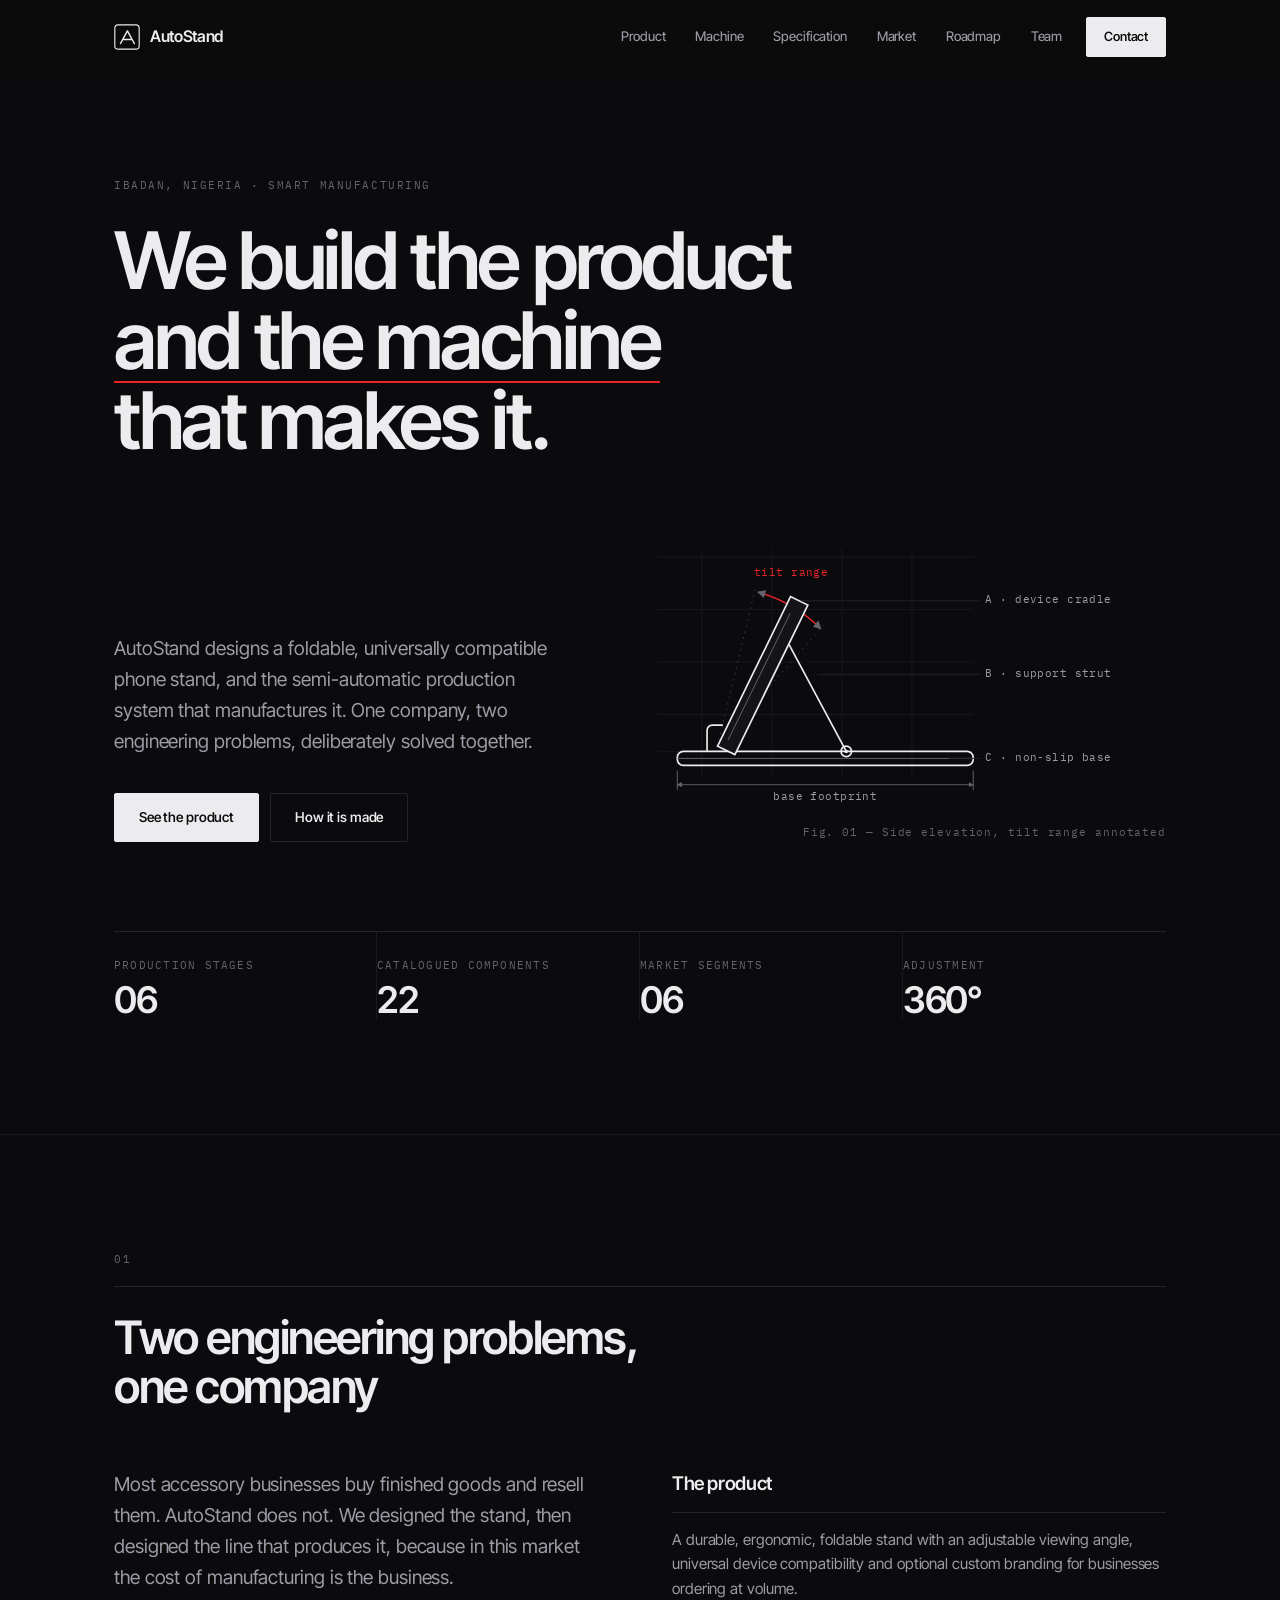
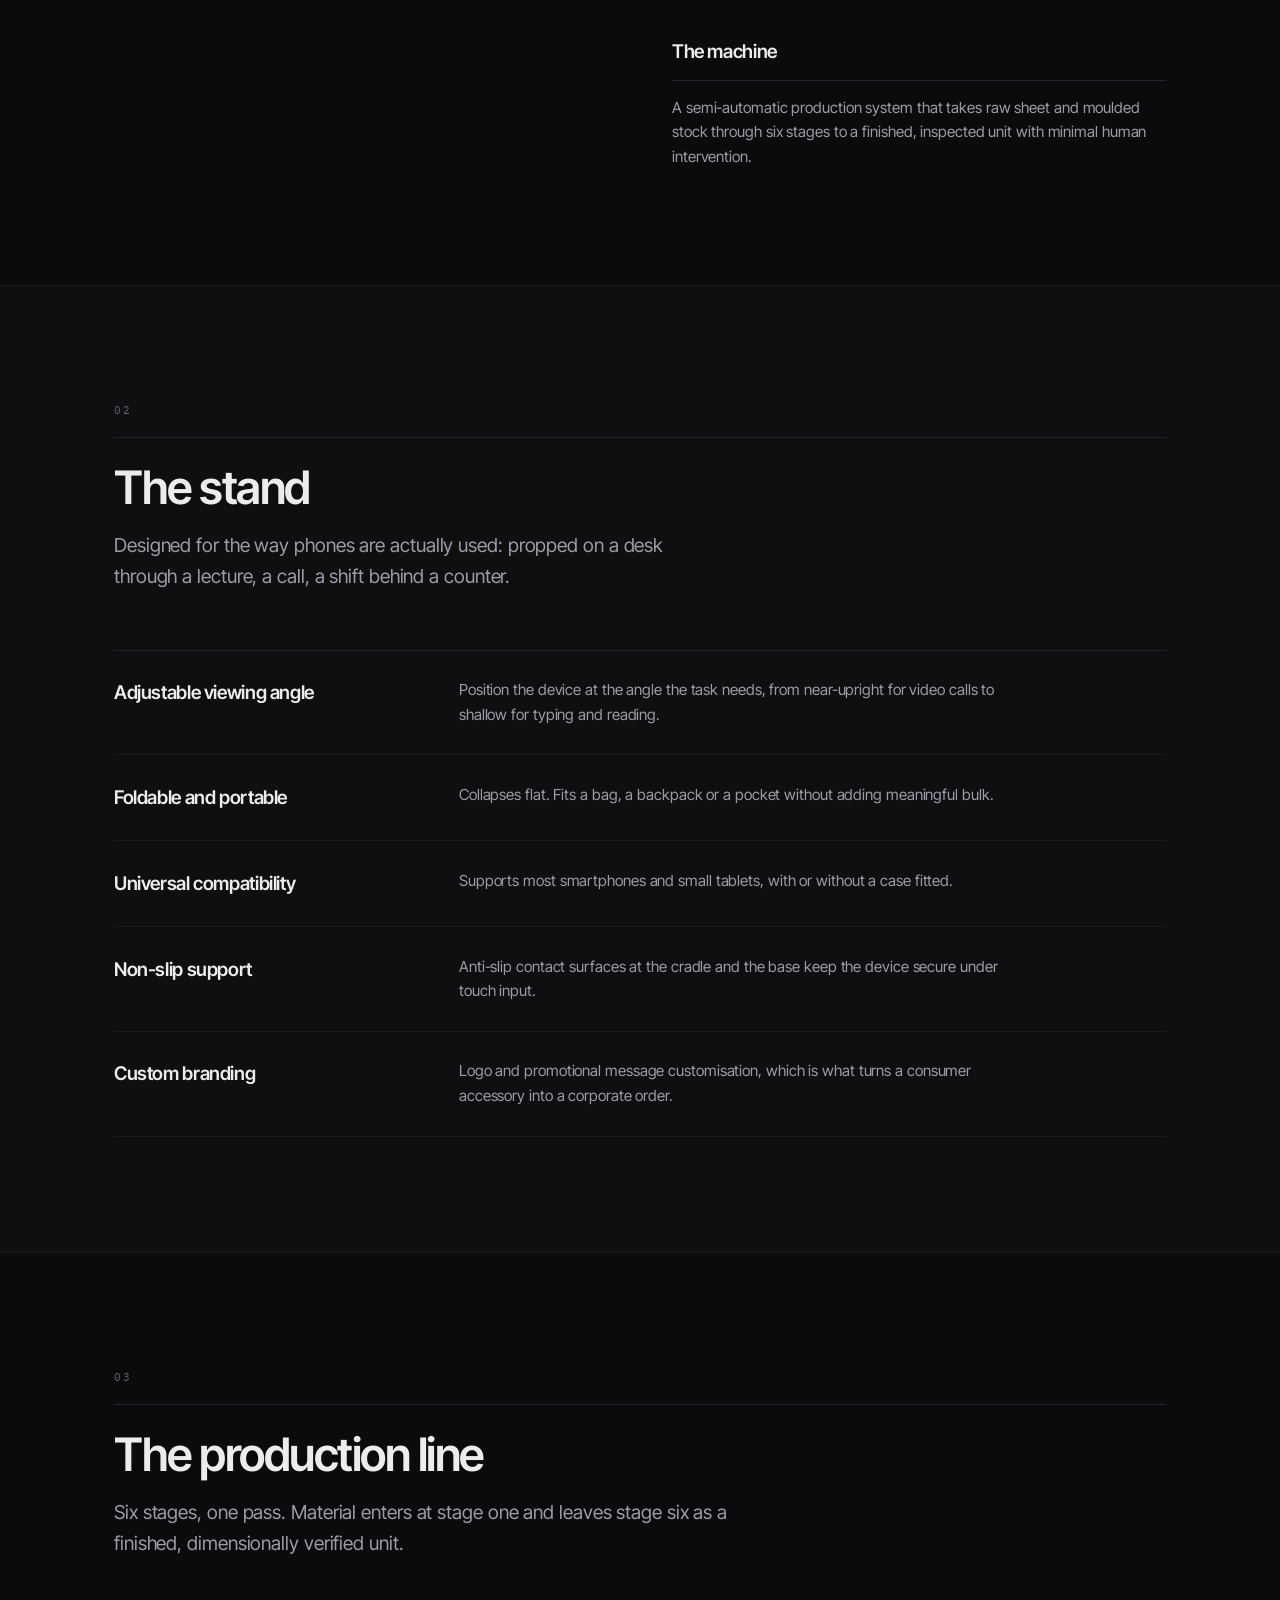
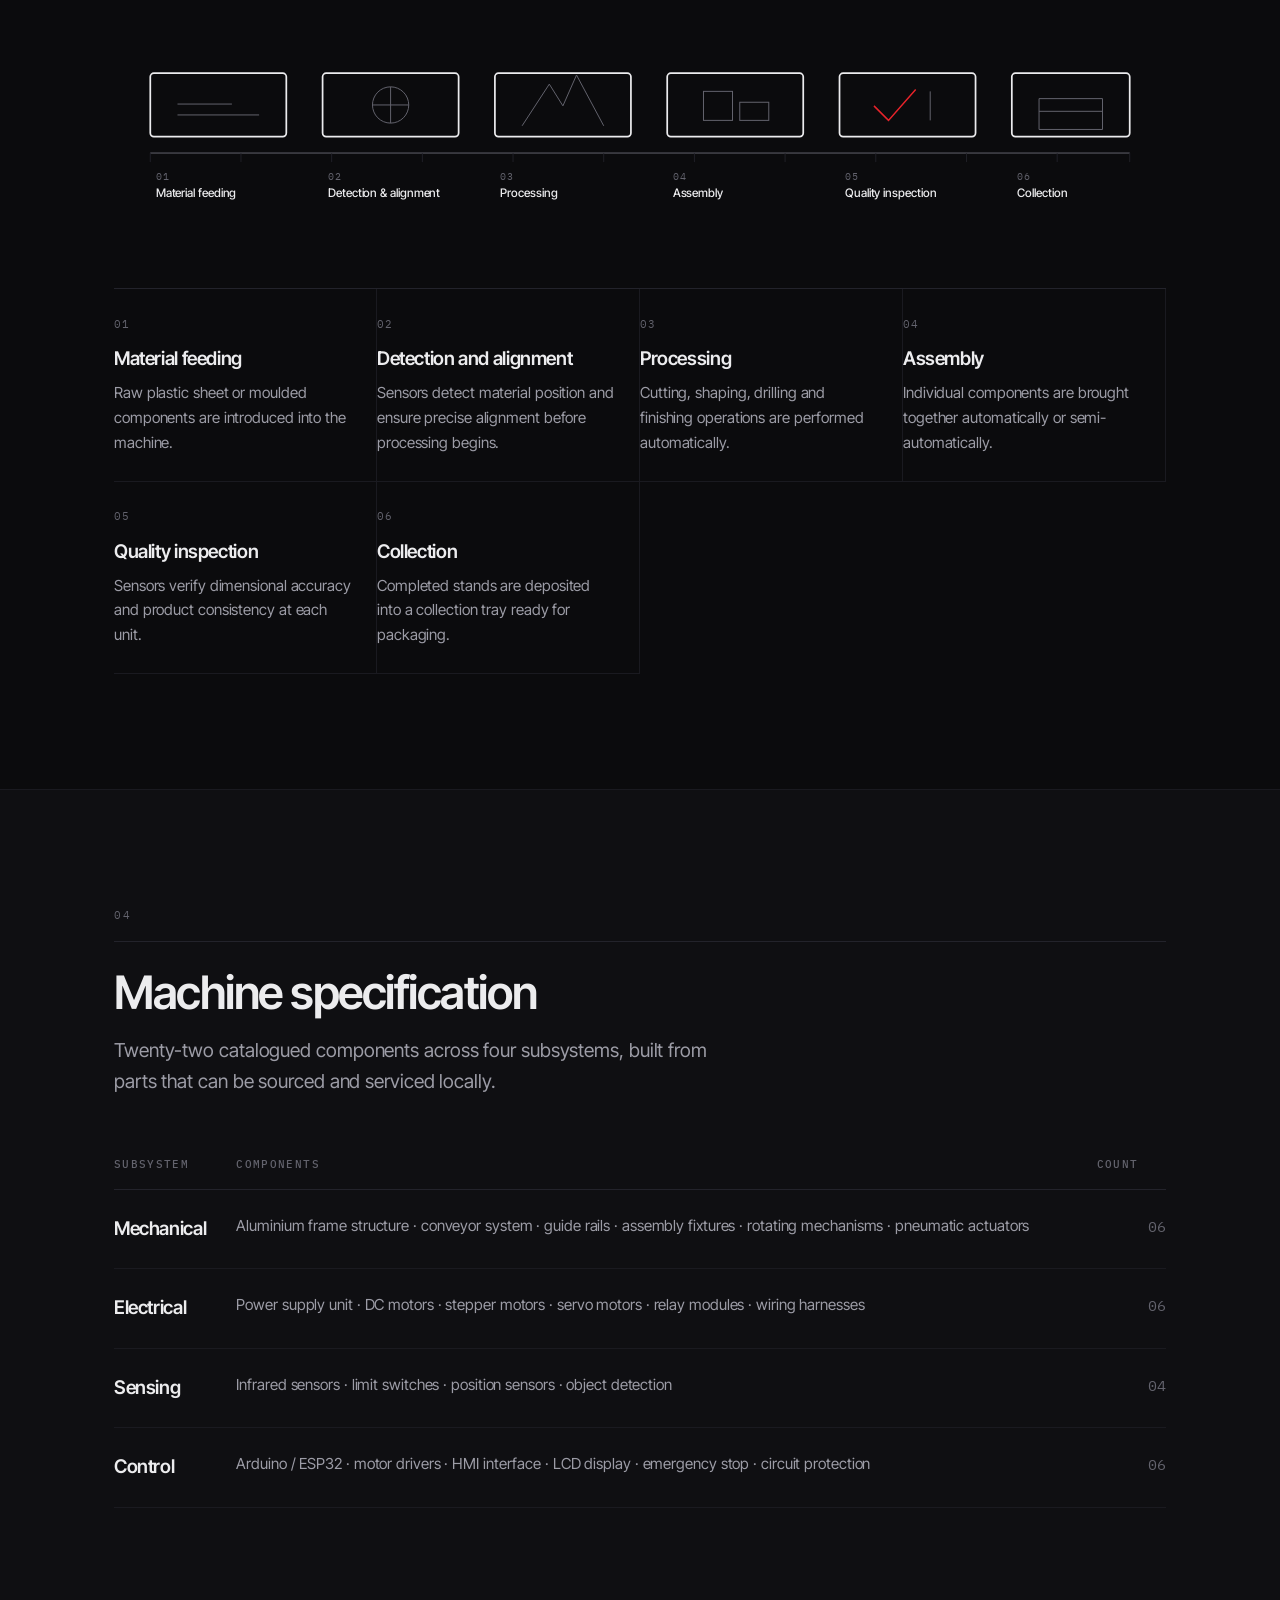
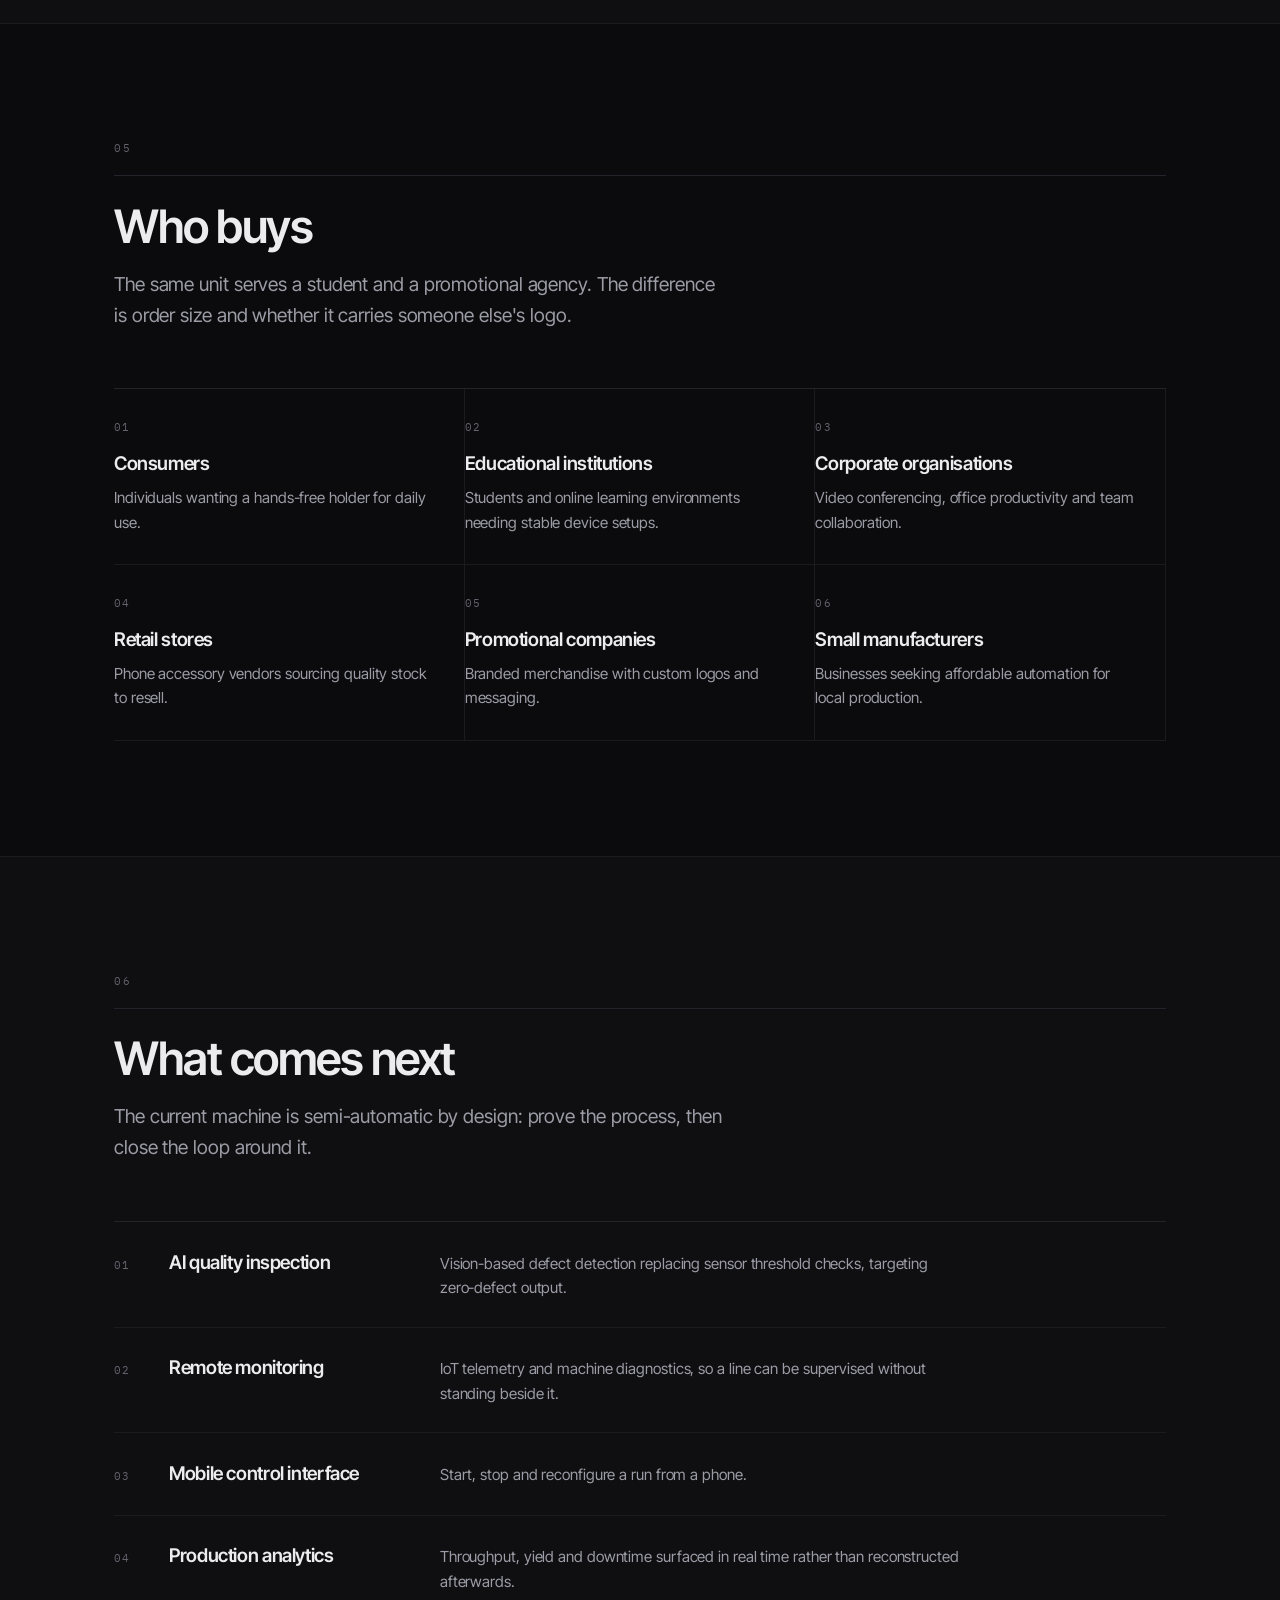
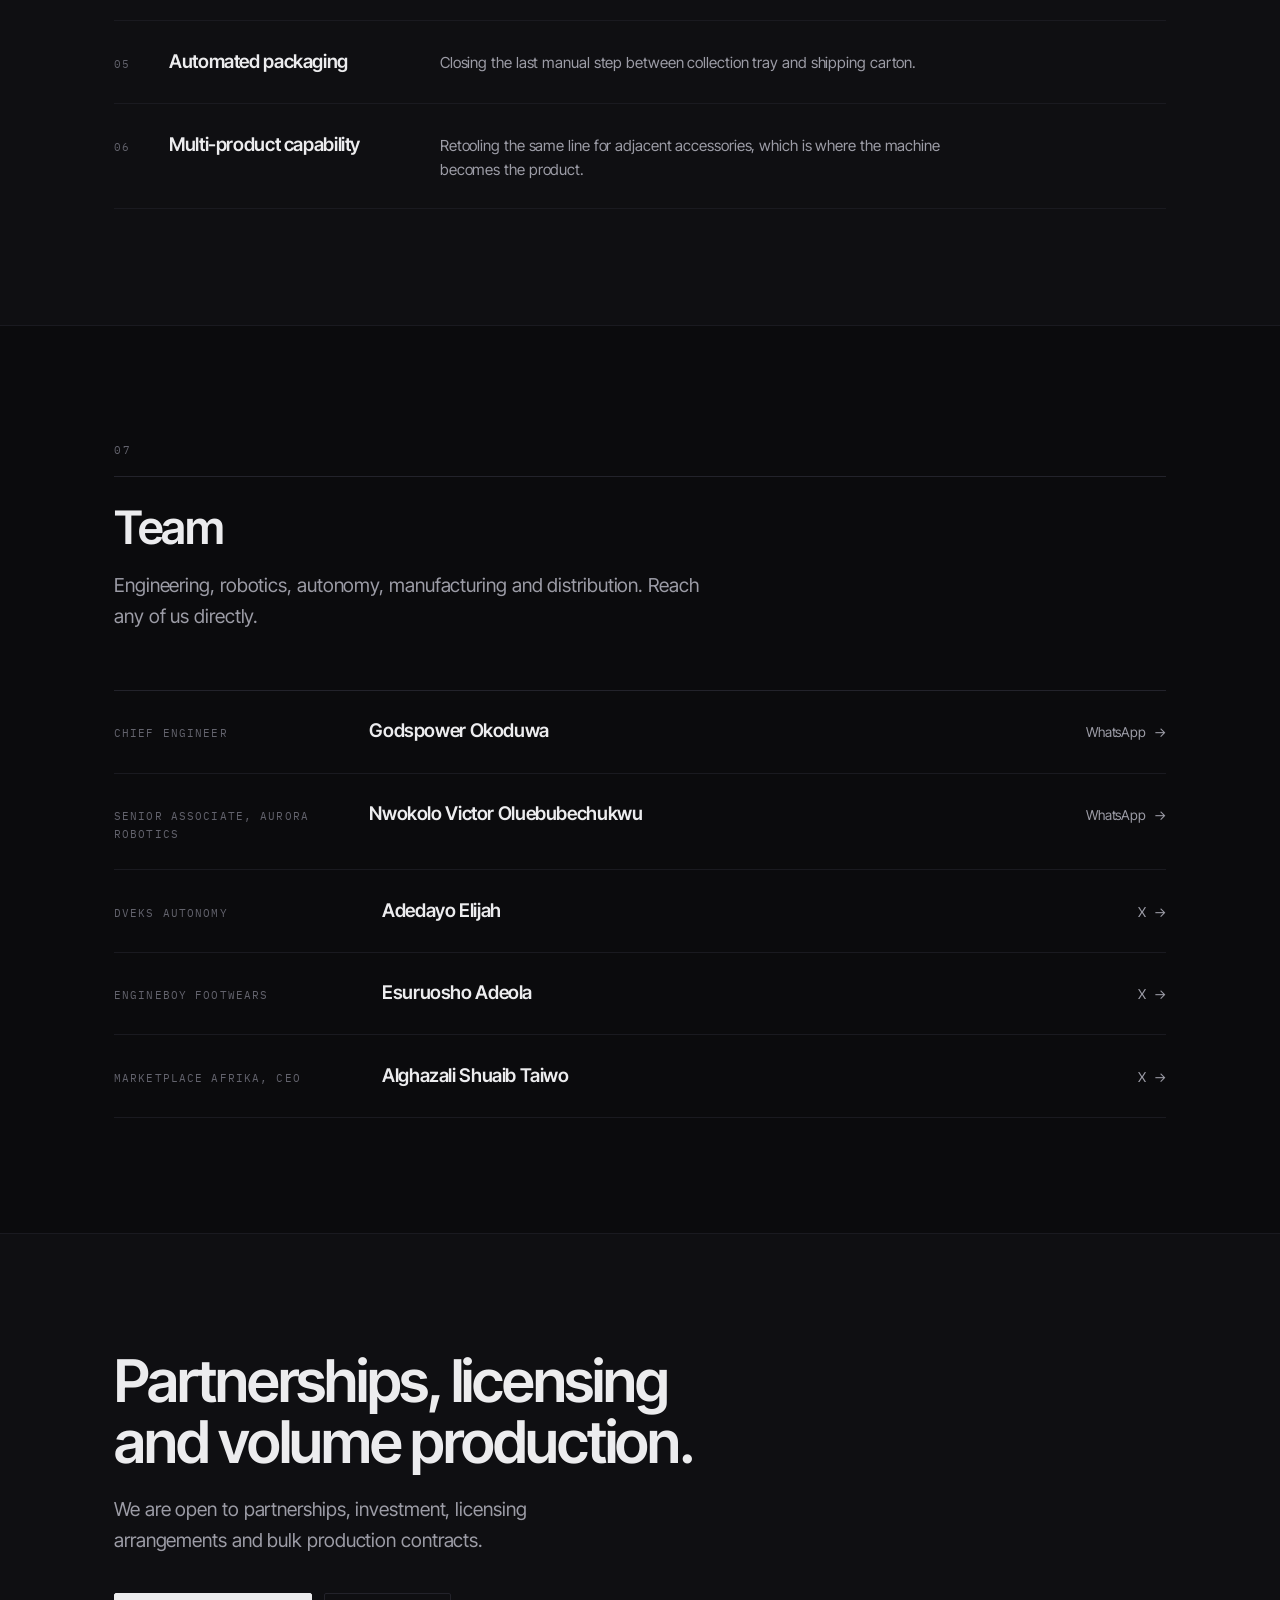
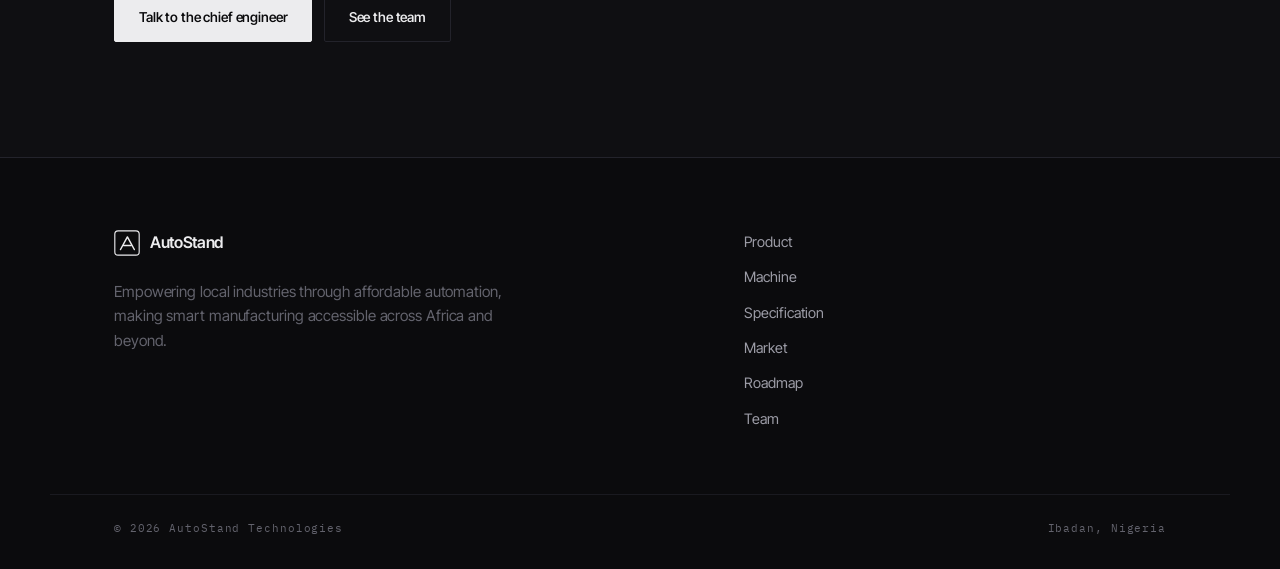
==== commit b41fa789: "Rebuild as separated HTML/CSS/JS with a restrained design system The previous build used the accent " ====
--- a/index.html
+++ b/index.html
@@ -1,854 +1,489 @@
 <!DOCTYPE html>
 <html lang="en">
 <head>
-<meta charset="UTF-8" />
-<meta name="viewport" content="width=device-width, initial-scale=1.0" />
-<title>AutoStand Technologies — Smart Manufacturing for Africa</title>
-
-<meta name="description" content="AutoStand Technologies builds both the product and the machine that makes it: a durable, foldable, universally compatible phone stand, and the semi-automatic production system that manufactures it." />
-<meta name="theme-color" content="#0A0A0C" />
-<link rel="canonical" href="https://nevodesigns.github.io/autostand-technologies/" />
-
-<meta property="og:type" content="website" />
-<meta property="og:title" content="AutoStand Technologies — Smart Manufacturing for Africa" />
-<meta property="og:description" content="We build both the product and the machine that makes it. Intelligent automation for phone stand manufacturing across Africa and beyond." />
-<meta property="og:url" content="https://nevodesigns.github.io/autostand-technologies/" />
-<meta property="og:site_name" content="AutoStand Technologies" />
-<meta name="twitter:card" content="summary_large_image" />
-<meta name="twitter:title" content="AutoStand Technologies" />
-<meta name="twitter:description" content="We build both the product and the machine that makes it." />
-
-<link rel="icon" href="data:image/svg+xml,%3Csvg xmlns='http://www.w3.org/2000/svg' viewBox='0 0 32 32'%3E%3Crect width='32' height='32' rx='7' fill='%230A0A0C'/%3E%3Cpath d='M7 25 L16 7 L25 25' stroke='%23E8232A' stroke-width='3.2' fill='none' stroke-linecap='round' stroke-linejoin='round'/%3E%3Cpath d='M11.5 19.5 L20.5 19.5' stroke='%23F7F7F8' stroke-width='3.2' stroke-linecap='round'/%3E%3C/svg%3E" />
-
-<link rel="preconnect" href="https://fonts.googleapis.com" />
-<link rel="preconnect" href="https://fonts.gstatic.com" crossorigin />
-<link href="https://fonts.googleapis.com/css2?family=Bebas+Neue&family=Space+Grotesk:wght@400;500;600;700&family=JetBrains+Mono:wght@400;600&display=swap" rel="stylesheet" />
-
-<style>
-/* ============================================================
-   AUTOSTAND TECHNOLOGIES — design tokens
-   Every brand colour is declared once, here.
-   ============================================================ */
-:root{
-  /* Brand */
-  --brand:        #E8232A;
-  --brand-bright: #FF4B4B;
-  --brand-deep:   #A8151B;
-  --brand-wash:   rgba(232,35,42,0.12);
-  --brand-line:   rgba(232,35,42,0.30);
-
-  /* Surfaces */
-  --bg:        #0A0A0C;
-  --bg-alt:    #0E0E11;
-  --surface:   #141418;
-  --surface-2: #1B1B21;
-  --line:      #26262E;
-  --line-soft: #1E1E25;
-
-  /* Ink */
-  --ink:       #F7F7F8;
-  --ink-dim:   #B4B4BE;
-  --ink-mute:  #74747F;
-
-  /* Type */
-  --display: 'Bebas Neue', Impact, sans-serif;
-  --body:    'Space Grotesk', system-ui, -apple-system, Segoe UI, sans-serif;
-  --mono:    'JetBrains Mono', ui-monospace, SFMono-Regular, Menlo, monospace;
-
-  /* Rhythm */
-  --pad: clamp(1.25rem, 5vw, 6rem);
-  --sec: clamp(4.5rem, 9vw, 8.5rem);
-  --max: 1240px;
-  --r:   14px;
-}
-
-*,*::before,*::after{ box-sizing:border-box; margin:0; padding:0; }
-html{ scroll-behavior:smooth; -webkit-text-size-adjust:100%; }
-body{
-  background:var(--bg); color:var(--ink);
-  font-family:var(--body); font-weight:400; line-height:1.65;
-  overflow-x:hidden; -webkit-font-smoothing:antialiased;
-}
-img,svg{ max-width:100%; display:block; }
-a{ color:inherit; text-decoration:none; }
-::selection{ background:var(--brand); color:#fff; }
-:focus-visible{ outline:2px solid var(--brand-bright); outline-offset:3px; border-radius:4px; }
-
-.wrap{ max-width:var(--max); margin-inline:auto; width:100%; }
-
-/* ── Shared type ─────────────────────────────────────────── */
-.tag{
-  display:inline-flex; align-items:center; gap:.55rem;
-  font-family:var(--mono); font-size:.7rem; font-weight:600;
-  letter-spacing:.18em; text-transform:uppercase;
-  color:var(--brand-bright); margin-bottom:1rem;
-}
-.tag::before{
-  content:""; width:22px; height:2px; background:var(--brand);
-  display:inline-block; border-radius:2px;
-}
-h2.sec-title{
-  font-family:var(--display); font-weight:400;
-  font-size:clamp(2.4rem,6vw,4.2rem); line-height:.95;
-  letter-spacing:.01em; margin-bottom:1rem;
-}
-.sec-intro{
-  color:var(--ink-dim); font-size:clamp(1rem,1.6vw,1.12rem);
-  max-width:62ch; margin-bottom:3rem;
-}
-section{ padding-block:var(--sec); padding-inline:var(--pad); position:relative; }
-
-/* ── Nav ─────────────────────────────────────────────────── */
-header.nav{
-  position:fixed; inset:0 0 auto 0; z-index:200;
-  background:rgba(10,10,12,.72); backdrop-filter:blur(14px);
-  border-bottom:1px solid var(--line-soft);
-  transition:background .25s, border-color .25s;
-}
-header.nav.solid{ background:rgba(10,10,12,.95); border-color:var(--line); }
-.nav-in{
-  max-width:var(--max); margin-inline:auto;
-  display:flex; align-items:center; gap:1.25rem;
-  padding:.85rem var(--pad);
-}
-.brand{ display:flex; align-items:center; gap:.6rem; margin-right:auto; }
-.brand svg{ width:30px; height:30px; flex:none; }
-.brand-text{
-  font-family:var(--display); font-size:1.45rem;
-  letter-spacing:.06em; line-height:1; padding-top:3px;
-}
-.brand-text i{ font-style:normal; color:var(--brand); }
-.nav-links{ display:flex; gap:2rem; list-style:none; }
-.nav-links a{
-  font-size:.82rem; font-weight:500; letter-spacing:.06em;
-  text-transform:uppercase; color:var(--ink-dim);
-  position:relative; padding-block:.3rem; transition:color .18s;
-}
-.nav-links a::after{
-  content:""; position:absolute; left:0; right:100%; bottom:0; height:2px;
-  background:var(--brand); transition:right .25s ease;
-}
-.nav-links a:hover{ color:var(--ink); }
-.nav-links a:hover::after{ right:0; }
-.nav-cta{
-  background:var(--brand); color:#fff;
-  padding:.6rem 1.35rem; border-radius:999px;
-  font-size:.78rem; font-weight:600; letter-spacing:.07em;
-  text-transform:uppercase; white-space:nowrap;
-  transition:background .2s, transform .2s;
-}
-.nav-cta:hover{ background:var(--brand-bright); transform:translateY(-1px); }
-.burger{
-  display:none; width:42px; height:42px; border:1px solid var(--line);
-  border-radius:10px; background:transparent; cursor:pointer;
-  align-items:center; justify-content:center; flex-direction:column; gap:5px;
-}
-.burger span{ width:17px; height:2px; background:var(--ink); border-radius:2px; transition:.25s; }
-.burger[aria-expanded="true"] span:nth-child(1){ transform:translateY(7px) rotate(45deg); }
-.burger[aria-expanded="true"] span:nth-child(2){ opacity:0; }
-.burger[aria-expanded="true"] span:nth-child(3){ transform:translateY(-7px) rotate(-45deg); }
-
-/* ── Hero ────────────────────────────────────────────────── */
-#hero{
-  min-height:100svh; display:flex; flex-direction:column; justify-content:center;
-  padding-top:8rem; overflow:hidden;
-}
-.grid-bg{
-  position:absolute; inset:0; pointer-events:none;
-  background-image:
-    linear-gradient(var(--line-soft) 1px, transparent 1px),
-    linear-gradient(90deg, var(--line-soft) 1px, transparent 1px);
-  background-size:64px 64px;
-  mask-image:radial-gradient(ellipse 90% 65% at 50% 40%, #000 20%, transparent 78%);
-  -webkit-mask-image:radial-gradient(ellipse 90% 65% at 50% 40%, #000 20%, transparent 78%);
-}
-.glow{
-  position:absolute; width:min(760px,92vw); aspect-ratio:1;
-  right:-14%; top:-18%; pointer-events:none; z-index:0;
-  background:radial-gradient(circle, var(--brand-wash) 0%, transparent 66%);
-  filter:blur(14px);
-}
-.hero-in{ position:relative; z-index:2; }
-h1.hero{
-  font-family:var(--display); font-weight:400;
-  font-size:clamp(3.6rem,14vw,10rem); line-height:.86;
-  letter-spacing:.005em; margin-block:.6rem 1.4rem;
-}
-h1.hero .line2{ color:transparent; -webkit-text-stroke:2px var(--brand); }
-h1.hero .dot{ color:var(--brand); }
-.hero-sub{
-  color:var(--ink-dim); font-size:clamp(1.02rem,1.9vw,1.25rem);
-  max-width:56ch; margin-bottom:2.2rem;
-}
-.hero-actions{ display:flex; flex-wrap:wrap; gap:.85rem; margin-bottom:3.5rem; }
-.btn{
-  display:inline-flex; align-items:center; gap:.6rem;
-  padding:.9rem 1.8rem; border-radius:999px;
-  font-size:.86rem; font-weight:600; letter-spacing:.05em;
-  text-transform:uppercase; cursor:pointer; border:1px solid transparent;
-  transition:background .2s, color .2s, border-color .2s, transform .2s;
-}
-.btn-primary{ background:var(--brand); color:#fff; }
-.btn-primary:hover{ background:var(--brand-bright); transform:translateY(-2px); }
-.btn-ghost{ border-color:var(--line); color:var(--ink); }
-.btn-ghost:hover{ border-color:var(--brand); color:var(--brand-bright); transform:translateY(-2px); }
-.stats{
-  display:grid; grid-template-columns:repeat(auto-fit,minmax(150px,1fr));
-  gap:1px; background:var(--line-soft);
-  border:1px solid var(--line-soft); border-radius:var(--r); overflow:hidden;
-  max-width:640px;
-}
-.stat{ background:var(--bg-alt); padding:1.3rem 1.5rem; }
-.stat b{
-  display:block; font-family:var(--display); font-size:2.3rem;
-  line-height:1; color:var(--brand); font-weight:400;
-}
-.stat span{
-  font-family:var(--mono); font-size:.66rem; letter-spacing:.16em;
-  text-transform:uppercase; color:var(--ink-mute);
-}
-
-/* ── Dual track ──────────────────────────────────────────── */
-#build{ background:var(--bg-alt); border-block:1px solid var(--line-soft); }
-.tracks{ display:grid; grid-template-columns:repeat(auto-fit,minmax(310px,1fr)); gap:1.5rem; }
-.track{
-  background:var(--surface); border:1px solid var(--line);
-  border-radius:var(--r); padding:2.2rem; position:relative; overflow:hidden;
-  transition:border-color .25s, transform .25s;
-}
-.track::before{
-  content:""; position:absolute; inset:0 auto auto 0; height:3px; width:100%;
-  background:linear-gradient(90deg,var(--brand),transparent);
-  transform:scaleX(0); transform-origin:left; transition:transform .4s ease;
-}
-.track:hover{ border-color:var(--brand-line); transform:translateY(-4px); }
-.track:hover::before{ transform:scaleX(1); }
-.track .num{
-  font-family:var(--mono); font-size:.7rem; letter-spacing:.16em;
-  color:var(--brand); margin-bottom:1rem; display:block;
-}
-.track h3{ font-family:var(--display); font-size:1.9rem; font-weight:400; margin-bottom:.7rem; }
-.track p{ color:var(--ink-dim); font-size:.98rem; }
-
-/* ── Product ─────────────────────────────────────────────── */
-.product-grid{
-  display:grid; grid-template-columns:minmax(260px,.85fr) 1.15fr;
-  gap:clamp(2rem,5vw,4.5rem); align-items:center;
-}
-.product-visual{
-  background:
-    radial-gradient(circle at 50% 45%, var(--brand-wash), transparent 62%),
-    var(--surface);
-  border:1px solid var(--line); border-radius:var(--r);
-  padding:2.5rem; display:grid; place-items:center; aspect-ratio:1/1.05;
-}
-.product-visual svg{ width:100%; max-width:250px; height:auto; }
-.feat{ list-style:none; display:grid; gap:.4rem; }
-.feat li{
-  display:flex; gap:1.1rem; padding:1.15rem 0;
-  border-bottom:1px solid var(--line-soft);
-}
-.feat li:last-child{ border-bottom:0; }
-.feat .ico{
-  width:44px; height:44px; flex:none; border-radius:11px;
-  background:var(--brand-wash); border:1px solid var(--brand-line);
-  color:var(--brand-bright); display:grid; place-items:center;
-  font-size:1.15rem;
-}
-.feat strong{ display:block; font-size:1.02rem; margin-bottom:.15rem; font-weight:600; }
-.feat span{ color:var(--ink-mute); font-size:.93rem; }
-
-/* ── Pipeline ────────────────────────────────────────────── */
-#machine{ background:var(--bg-alt); border-block:1px solid var(--line-soft); }
-.pipe{ display:grid; grid-template-columns:repeat(auto-fit,minmax(290px,1fr)); gap:1.25rem; }
-.step{
-  background:var(--surface); border:1px solid var(--line);
-  border-radius:var(--r); padding:1.9rem 1.7rem;
-  position:relative; transition:border-color .25s, transform .25s, background .25s;
-}
-.step:hover{ border-color:var(--brand-line); background:var(--surface-2); transform:translateY(-4px); }
-.step .n{
-  font-family:var(--mono); font-weight:600; font-size:.78rem;
-  color:var(--brand); letter-spacing:.1em;
-  display:inline-flex; align-items:center; gap:.6rem; margin-bottom:.9rem;
-}
-.step .n::after{ content:""; height:1px; width:34px; background:var(--brand-line); }
-.step h3{ font-size:1.12rem; font-weight:600; margin-bottom:.45rem; }
-.step p{ color:var(--ink-mute); font-size:.93rem; }
-
-/* ── Hardware ────────────────────────────────────────────── */
-.hw{ display:grid; grid-template-columns:repeat(auto-fit,minmax(215px,1fr)); gap:1.25rem; }
-.hw-col{
-  background:var(--surface); border:1px solid var(--line);
-  border-radius:var(--r); padding:1.7rem; transition:border-color .25s;
-}
-.hw-col:hover{ border-color:var(--brand-line); }
-.hw-col h3{
-  font-family:var(--mono); font-size:.74rem; font-weight:600;
-  letter-spacing:.16em; text-transform:uppercase;
-  color:var(--brand-bright); margin-bottom:1.1rem;
-  padding-bottom:.8rem; border-bottom:1px solid var(--line);
-}
-.hw-col ul{ list-style:none; display:grid; gap:.62rem; }
-.hw-col li{
-  color:var(--ink-dim); font-size:.92rem;
-  display:flex; align-items:flex-start; gap:.6rem;
-}
-.hw-col li::before{
-  content:""; width:5px; height:5px; margin-top:.55rem; flex:none;
-  background:var(--brand); border-radius:50%;
-}
-
-/* ── Market ──────────────────────────────────────────────── */
-#market{ background:var(--bg-alt); border-block:1px solid var(--line-soft); }
-.cards{ display:grid; grid-template-columns:repeat(auto-fit,minmax(275px,1fr)); gap:1.25rem; }
-.card{
-  background:var(--surface); border:1px solid var(--line);
-  border-radius:var(--r); padding:1.9rem;
-  transition:border-color .25s, transform .25s, background .25s;
-}
-.card:hover{ border-color:var(--brand-line); background:var(--surface-2); transform:translateY(-4px); }
-.card .ico{
-  width:46px; height:46px; border-radius:12px; margin-bottom:1.15rem;
-  background:var(--brand-wash); border:1px solid var(--brand-line);
-  color:var(--brand-bright); display:grid; place-items:center;
-}
-.card .ico svg{ width:22px; height:22px; }
-.card h3{ font-size:1.08rem; font-weight:600; margin-bottom:.45rem; }
-.card p{ color:var(--ink-mute); font-size:.93rem; }
-
-/* ── Roadmap ─────────────────────────────────────────────── */
-.road{ display:grid; gap:0; border-left:2px solid var(--line); margin-left:.5rem; }
-.road-item{
-  display:flex; gap:1.3rem; align-items:flex-start;
-  padding:1.3rem 0 1.3rem 2rem; position:relative;
-}
-.road-item::before{
-  content:""; position:absolute; left:-7px; top:1.95rem;
-  width:12px; height:12px; border-radius:50%;
-  background:var(--bg); border:2px solid var(--brand);
-  transition:background .25s, box-shadow .25s;
-}
-.road-item:hover::before{ background:var(--brand); box-shadow:0 0 0 5px var(--brand-wash); }
-.road-item .badge{
-  font-family:var(--mono); font-size:.68rem; font-weight:600;
-  letter-spacing:.1em; text-transform:uppercase;
-  color:var(--brand-bright); background:var(--brand-wash);
-  border:1px solid var(--brand-line); border-radius:6px;
-  padding:.32rem .6rem; flex:none; min-width:58px; text-align:center;
-}
-.road-item p{ color:var(--ink-dim); font-size:1rem; padding-top:.12rem; }
-
-/* ── Team ────────────────────────────────────────────────── */
-#team{ background:var(--bg-alt); border-block:1px solid var(--line-soft); }
-.team{ display:grid; grid-template-columns:repeat(auto-fit,minmax(285px,1fr)); gap:1.25rem; }
-.member{
-  display:flex; flex-direction:column;
-  background:var(--surface); border:1px solid var(--line);
-  border-radius:var(--r); padding:1.8rem;
-  transition:border-color .25s, transform .25s, background .25s;
-}
-.member:hover{ border-color:var(--brand-line); background:var(--surface-2); transform:translateY(-4px); }
-.member .avatar{
-  width:52px; height:52px; border-radius:50%; margin-bottom:1.15rem;
-  background:linear-gradient(135deg,var(--brand),var(--brand-deep));
-  color:#fff; display:grid; place-items:center;
-  font-family:var(--display); font-size:1.35rem; letter-spacing:.05em;
-  padding-top:3px;
-}
-.member .role{
-  font-family:var(--mono); font-size:.66rem; letter-spacing:.14em;
-  text-transform:uppercase; color:var(--brand-bright); margin-bottom:.4rem;
-}
-.member .name{ font-size:1.08rem; font-weight:600; line-height:1.35; margin-bottom:1.3rem; }
-.member .go{
-  margin-top:auto; display:inline-flex; align-items:center; gap:.55rem;
-  font-size:.85rem; font-weight:600; color:var(--ink-dim);
-  padding-top:1rem; border-top:1px solid var(--line); transition:color .2s;
-}
-.member:hover .go{ color:var(--brand-bright); }
-.member .go svg{ width:16px; height:16px; flex:none; }
-
-/* ── CTA ─────────────────────────────────────────────────── */
-#contact{ text-align:center; }
-.cta-box{
-  background:
-    radial-gradient(ellipse 70% 130% at 50% 0%, var(--brand-wash), transparent 70%),
-    var(--surface);
-  border:1px solid var(--line); border-radius:22px;
-  padding:clamp(2.5rem,6vw,4.5rem) clamp(1.5rem,5vw,3.5rem);
-}
-.cta-box .sec-intro{ margin-inline:auto; margin-bottom:2.2rem; }
-.cta-actions{ display:flex; flex-wrap:wrap; gap:.85rem; justify-content:center; }
-
-/* ── Footer ──────────────────────────────────────────────── */
-footer{
-  border-top:1px solid var(--line);
-  padding:3.5rem var(--pad) 2.5rem; background:var(--bg-alt);
-}
-.foot-in{
-  max-width:var(--max); margin-inline:auto;
-  display:grid; grid-template-columns:1.5fr 1fr; gap:2.5rem; align-items:start;
-}
-.foot-mission{ color:var(--ink-mute); font-size:.95rem; max-width:46ch; margin-top:.9rem; }
-.foot-nav{ display:grid; gap:.6rem; justify-items:start; }
-.foot-nav a{ color:var(--ink-dim); font-size:.9rem; transition:color .2s; }
-.foot-nav a:hover{ color:var(--brand-bright); }
-.foot-bottom{
-  max-width:var(--max); margin:2.5rem auto 0; padding-top:1.6rem;
-  border-top:1px solid var(--line-soft);
-  display:flex; flex-wrap:wrap; gap:.8rem; justify-content:space-between;
-  color:var(--ink-mute); font-size:.83rem;
-}
-
-/* ── Motion ──────────────────────────────────────────────── */
-.reveal{ opacity:0; transform:translateY(22px); transition:opacity .6s ease, transform .6s ease; }
-.reveal.on{ opacity:1; transform:none; }
-
-/* ── Responsive ──────────────────────────────────────────── */
-@media (max-width:900px){
-  .product-grid{ grid-template-columns:1fr; }
-  .product-visual{ max-width:400px; aspect-ratio:1/.9; }
-  .foot-in{ grid-template-columns:1fr; }
-}
-@media (max-width:780px){
-  .burger{ display:flex; }
-  .nav-links{
-    position:fixed; inset:61px 0 auto 0; flex-direction:column; gap:0;
-    background:var(--bg-alt); border-bottom:1px solid var(--line);
-    padding:.5rem var(--pad) 1.25rem;
-    clip-path:inset(0 0 100% 0); transition:clip-path .3s ease;
-  }
-  .nav-links.open{ clip-path:inset(0 0 0 0); }
-  .nav-links li{ border-bottom:1px solid var(--line-soft); }
-  .nav-links li:last-child{ border-bottom:0; }
-  .nav-links a{ display:block; padding:.95rem 0; font-size:.9rem; }
-  .nav-links a::after{ display:none; }
-  .nav-cta{ padding:.55rem 1.05rem; font-size:.72rem; }
-  h1.hero .line2{ -webkit-text-stroke-width:1.6px; }
-}
-@media (max-width:560px){
-  /* keep the three stats on one row so the grid leaves no empty cell */
-  .stats{ grid-template-columns:repeat(3,1fr); }
-  .stat{ padding:1rem .7rem; }
-  .stat b{ font-size:1.6rem; }
-  .stat span{ font-size:.58rem; letter-spacing:.1em; }
-}
-@media (max-width:420px){
-  .brand-text{ font-size:1.25rem; }
-  .stat b{ font-size:1.45rem; }
-  .stat span{ font-size:.54rem; letter-spacing:.06em; }
-}
-@media (prefers-reduced-motion:reduce){
-  *{ animation:none!important; transition:none!important; scroll-behavior:auto!important; }
-  .reveal{ opacity:1; transform:none; }
-}
-</style>
+<meta charset="UTF-8">
+<meta name="viewport" content="width=device-width, initial-scale=1">
+<title>AutoStand Technologies — We build the product and the machine that makes it</title>
+
+<meta name="description" content="AutoStand Technologies designs a foldable, universally compatible phone stand and the semi-automatic production system that manufactures it. Smart manufacturing for Africa and beyond.">
+<meta name="theme-color" content="#0B0B0D">
+<link rel="canonical" href="https://nevodesigns.github.io/autostand-technologies/">
+
+<meta property="og:type" content="website">
+<meta property="og:title" content="AutoStand Technologies">
+<meta property="og:description" content="We build the product and the machine that makes it.">
+<meta property="og:url" content="https://nevodesigns.github.io/autostand-technologies/">
+<meta property="og:site_name" content="AutoStand Technologies">
+<meta name="twitter:card" content="summary_large_image">
+<meta name="twitter:title" content="AutoStand Technologies">
+<meta name="twitter:description" content="We build the product and the machine that makes it.">
+
+<link rel="icon" href="assets/img/favicon.svg" type="image/svg+xml">
+
+<link rel="preconnect" href="https://fonts.googleapis.com">
+<link rel="preconnect" href="https://fonts.gstatic.com" crossorigin>
+<link href="https://fonts.googleapis.com/css2?family=Inter+Tight:wght@400;500;600;700&family=IBM+Plex+Mono:wght@400;500&display=swap" rel="stylesheet">
+
+<link rel="stylesheet" href="assets/css/styles.css">
 </head>
 <body>
 
-<!-- ══ NAV ══ -->
-<header class="nav" id="nav">
-  <div class="nav-in">
-    <a href="#hero" class="brand" aria-label="AutoStand Technologies, home">
-      <svg viewBox="0 0 32 32" aria-hidden="true">
-        <rect width="32" height="32" rx="7" fill="#141418"/>
-        <path d="M7 25 L16 7 L25 25" stroke="#E8232A" stroke-width="3.2" fill="none" stroke-linecap="round" stroke-linejoin="round"/>
-        <path d="M11.5 19.5 L20.5 19.5" stroke="#F7F7F8" stroke-width="3.2" stroke-linecap="round"/>
+<a class="skip" href="#main">Skip to content</a>
+
+<!-- ─────────────────────────── HEADER ─────────────────────────── -->
+<header class="site-head" id="siteHead">
+  <div class="head-in">
+    <a class="wordmark" href="#top" aria-label="AutoStand Technologies, home">
+      <img src="assets/img/logo.svg" alt="" class="wordmark__mark" width="26" height="26">
+      <span class="wordmark__text">AutoStand</span>
+    </a>
+
+    <nav class="nav" aria-label="Primary">
+      <ul id="navList">
+        <li><a href="#product">Product</a></li>
+        <li><a href="#machine">Machine</a></li>
+        <li><a href="#spec">Specification</a></li>
+        <li><a href="#market">Market</a></li>
+        <li><a href="#roadmap">Roadmap</a></li>
+        <li><a href="#team">Team</a></li>
+      </ul>
+    </nav>
+
+    <a class="btn btn--sm" href="#contact">Contact</a>
+    <button class="menu-btn" id="menuBtn" aria-label="Menu" aria-expanded="false" aria-controls="navList">
+      <span></span><span></span>
+    </button>
+  </div>
+  <div class="head-progress" id="progress" aria-hidden="true"></div>
+</header>
+
+<main id="main">
+
+<!-- ─────────────────────────── HERO ─────────────────────────── -->
+<section class="hero" id="top">
+  <div class="shell">
+    <p class="eyebrow">Ibadan, Nigeria &middot; Smart manufacturing</p>
+    <h1 class="hero__title">
+      We build the product<br>
+      <span class="u">and the machine</span><br>
+      that makes it.
+    </h1>
+
+    <div class="hero__lower">
+      <div class="hero__copy">
+        <p class="lede">
+          AutoStand designs a foldable, universally compatible phone stand, and the
+          semi-automatic production system that manufactures it. One company, two
+          engineering problems, deliberately solved together.
+        </p>
+        <div class="hero__actions">
+          <a class="btn" href="#product">See the product</a>
+          <a class="btn btn--quiet" href="#machine">How it is made</a>
+        </div>
+      </div>
+
+      <figure class="hero__fig">
+        <svg viewBox="0 0 620 340" role="img" aria-labelledby="figTitle figDesc" class="drawing">
+          <title id="figTitle">Side elevation of the AutoStand phone stand</title>
+          <desc id="figDesc">Technical drawing: a device resting on an adjustable support strut above a non-slip base, with the tilt range shown between a steep and a shallow position.</desc>
+
+          <defs>
+            <marker id="arrow" viewBox="0 0 10 10" refX="9" refY="5"
+                    markerWidth="6" markerHeight="6" orient="auto-start-reverse">
+              <path d="M0 0 L10 5 L0 10 z" fill="currentColor"/>
+            </marker>
+          </defs>
+
+          <g class="d-grid">
+            <path d="M40 56 H400 M40 116 H400 M40 176 H400 M40 236 H400 M40 278 H400"/>
+            <path d="M90 46 V306 M170 46 V306 M250 46 V306 M330 46 V306"/>
+          </g>
+
+          <!-- tilt range: ghosted extremes -->
+          <g class="d-ghost">
+            <path d="M108 272 L152 88"/>
+            <path d="M108 272 L232 130"/>
+          </g>
+          <path class="d-accent" d="M154 96 A 168 168 0 0 1 226 138"
+                marker-start="url(#arrow)" marker-end="url(#arrow)"/>
+          <text class="d-label d-label--accent" x="192" y="78" text-anchor="middle">tilt range</text>
+
+          <!-- base -->
+          <rect class="d-solid" x="62" y="278" width="338" height="16" rx="7"/>
+          <path class="d-hair" d="M62 286 H400"/>
+
+          <!-- front lip -->
+          <path class="d-solid" d="M96 278 V254 a6 6 0 0 1 6-6 h12"/>
+
+          <!-- support strut -->
+          <path class="d-solid" d="M255 278 L188 153"/>
+          <circle class="d-solid" cx="255" cy="278" r="6"/>
+          <circle class="d-dot" cx="255" cy="278" r="2"/>
+
+          <!-- device -->
+          <polygon class="d-phone" points="108,272 191.3,101.2 211.1,110.8 127.8,281.6"/>
+          <path class="d-hair" d="M120 265 L191 120"/>
+
+          <!-- leaders -->
+          <g class="d-leader">
+            <path d="M203 106 H408"/>
+            <text class="d-label" x="414" y="109">A &middot; device cradle</text>
+            <path d="M222 190 H408"/>
+            <text class="d-label" x="414" y="193">B &middot; support strut</text>
+            <path d="M372 286 H408"/>
+            <text class="d-label" x="414" y="289">C &middot; non-slip base</text>
+          </g>
+
+          <!-- dimension -->
+          <path class="d-dim" d="M62 316 H400" marker-start="url(#arrow)" marker-end="url(#arrow)"/>
+          <path class="d-hair" d="M62 300 V322 M400 300 V322"/>
+          <text class="d-label" x="231" y="334" text-anchor="middle">base footprint</text>
+        </svg>
+        <figcaption>Fig. 01 &mdash; Side elevation, tilt range annotated</figcaption>
+      </figure>
+    </div>
+  </div>
+
+  <div class="shell">
+    <dl class="figures">
+      <div><dt>Production stages</dt><dd>06</dd></div>
+      <div><dt>Catalogued components</dt><dd>22</dd></div>
+      <div><dt>Market segments</dt><dd>06</dd></div>
+      <div><dt>Adjustment</dt><dd>360&deg;</dd></div>
+    </dl>
+  </div>
+</section>
+
+<!-- ─────────────────────────── THESIS ─────────────────────────── -->
+<section class="band" id="thesis">
+  <div class="shell">
+    <header class="sec-head">
+      <p class="sec-num">01</p>
+      <h2 class="sec-title">Two engineering problems, one company</h2>
+    </header>
+
+    <div class="split">
+      <p class="split__lead">
+        Most accessory businesses buy finished goods and resell them. AutoStand
+        does not. We designed the stand, then designed the line that produces it,
+        because in this market the cost of manufacturing is the business.
+      </p>
+      <div class="split__body">
+        <article class="thesis-item">
+          <h3>The product</h3>
+          <p>
+            A durable, ergonomic, foldable stand with an adjustable viewing angle,
+            universal device compatibility and optional custom branding for
+            businesses ordering at volume.
+          </p>
+        </article>
+        <article class="thesis-item">
+          <h3>The machine</h3>
+          <p>
+            A semi-automatic production system that takes raw sheet and moulded
+            stock through six stages to a finished, inspected unit with minimal
+            human intervention.
+          </p>
+        </article>
+      </div>
+    </div>
+  </div>
+</section>
+
+<!-- ─────────────────────────── PRODUCT ─────────────────────────── -->
+<section class="band band--alt" id="product">
+  <div class="shell">
+    <header class="sec-head">
+      <p class="sec-num">02</p>
+      <h2 class="sec-title">The stand</h2>
+      <p class="sec-lede">
+        Designed for the way phones are actually used: propped on a desk through a
+        lecture, a call, a shift behind a counter.
+      </p>
+    </header>
+
+    <dl class="deflist">
+      <div class="deflist__row">
+        <dt>Adjustable viewing angle</dt>
+        <dd>Position the device at the angle the task needs, from near-upright for video calls to shallow for typing and reading.</dd>
+      </div>
+      <div class="deflist__row">
+        <dt>Foldable and portable</dt>
+        <dd>Collapses flat. Fits a bag, a backpack or a pocket without adding meaningful bulk.</dd>
+      </div>
+      <div class="deflist__row">
+        <dt>Universal compatibility</dt>
+        <dd>Supports most smartphones and small tablets, with or without a case fitted.</dd>
+      </div>
+      <div class="deflist__row">
+        <dt>Non-slip support</dt>
+        <dd>Anti-slip contact surfaces at the cradle and the base keep the device secure under touch input.</dd>
+      </div>
+      <div class="deflist__row">
+        <dt>Custom branding</dt>
+        <dd>Logo and promotional message customisation, which is what turns a consumer accessory into a corporate order.</dd>
+      </div>
+    </dl>
+  </div>
+</section>
+
+<!-- ─────────────────────────── MACHINE ─────────────────────────── -->
+<section class="band" id="machine">
+  <div class="shell">
+    <header class="sec-head">
+      <p class="sec-num">03</p>
+      <h2 class="sec-title">The production line</h2>
+      <p class="sec-lede">
+        Six stages, one pass. Material enters at stage one and leaves stage six as
+        a finished, dimensionally verified unit.
+      </p>
+    </header>
+
+    <div class="flow-scroll">
+      <svg viewBox="0 0 1160 220" role="img" aria-label="Six stage production flow: material feeding, detection and alignment, processing, assembly, quality inspection, product collection" class="drawing flow">
+        <path class="d-hair" d="M40 150 H1120"/>
+        <g class="d-tick">
+          <path d="M40 150 v10 M140 150 v10 M240 150 v10 M340 150 v10 M440 150 v10 M540 150 v10 M640 150 v10 M740 150 v10 M840 150 v10 M940 150 v10 M1040 150 v10 M1120 150 v10"/>
+        </g>
+
+        <g class="flow-stage">
+          <rect class="d-solid" x="40" y="62" width="150" height="70" rx="4"/>
+          <path class="d-hair" d="M70 108 h90 M70 96 h60"/>
+          <text class="d-num" x="46" y="180">01</text>
+          <text class="d-cap" x="46" y="198">Material feeding</text>
+        </g>
+        <g class="flow-stage">
+          <rect class="d-solid" x="230" y="62" width="150" height="70" rx="4"/>
+          <circle class="d-hair" cx="305" cy="97" r="20"/>
+          <path class="d-hair" d="M305 77 v40 M285 97 h40"/>
+          <text class="d-num" x="236" y="180">02</text>
+          <text class="d-cap" x="236" y="198">Detection &amp; alignment</text>
+        </g>
+        <g class="flow-stage">
+          <rect class="d-solid" x="420" y="62" width="150" height="70" rx="4"/>
+          <path class="d-hair" d="M450 120 l30 -46 l15 24 l15 -34 l30 56"/>
+          <text class="d-num" x="426" y="180">03</text>
+          <text class="d-cap" x="426" y="198">Processing</text>
+        </g>
+        <g class="flow-stage">
+          <rect class="d-solid" x="610" y="62" width="150" height="70" rx="4"/>
+          <rect class="d-hair" x="650" y="82" width="32" height="32"/>
+          <rect class="d-hair" x="690" y="94" width="32" height="20"/>
+          <text class="d-num" x="616" y="180">04</text>
+          <text class="d-cap" x="616" y="198">Assembly</text>
+        </g>
+        <g class="flow-stage">
+          <rect class="d-solid" x="800" y="62" width="150" height="70" rx="4"/>
+          <path class="d-accent" d="M838 98 l16 16 l30 -34"/>
+          <path class="d-hair" d="M900 82 v32"/>
+          <text class="d-num" x="806" y="180">05</text>
+          <text class="d-cap" x="806" y="198">Quality inspection</text>
+        </g>
+        <g class="flow-stage">
+          <rect class="d-solid" x="990" y="62" width="130" height="70" rx="4"/>
+          <path class="d-hair" d="M1020 90 h70 v34 h-70 z M1020 104 h70"/>
+          <text class="d-num" x="996" y="180">06</text>
+          <text class="d-cap" x="996" y="198">Collection</text>
+        </g>
       </svg>
-      <span class="brand-text">AUTO<i>STAND</i></span>
-    </a>
-
-    <ul class="nav-links" id="menu">
-      <li><a href="#build">What We Build</a></li>
-      <li><a href="#product">Product</a></li>
-      <li><a href="#machine">Machine</a></li>
-      <li><a href="#market">Market</a></li>
-      <li><a href="#roadmap">Roadmap</a></li>
-      <li><a href="#team">Team</a></li>
+    </div>
+
+    <ol class="stages">
+      <li><h3>Material feeding</h3><p>Raw plastic sheet or moulded components are introduced into the machine.</p></li>
+      <li><h3>Detection and alignment</h3><p>Sensors detect material position and ensure precise alignment before processing begins.</p></li>
+      <li><h3>Processing</h3><p>Cutting, shaping, drilling and finishing operations are performed automatically.</p></li>
+      <li><h3>Assembly</h3><p>Individual components are brought together automatically or semi-automatically.</p></li>
+      <li><h3>Quality inspection</h3><p>Sensors verify dimensional accuracy and product consistency at each unit.</p></li>
+      <li><h3>Collection</h3><p>Completed stands are deposited into a collection tray ready for packaging.</p></li>
+    </ol>
+  </div>
+</section>
+
+<!-- ─────────────────────────── SPEC ─────────────────────────── -->
+<section class="band band--alt" id="spec">
+  <div class="shell">
+    <header class="sec-head">
+      <p class="sec-num">04</p>
+      <h2 class="sec-title">Machine specification</h2>
+      <p class="sec-lede">
+        Twenty-two catalogued components across four subsystems, built from parts
+        that can be sourced and serviced locally.
+      </p>
+    </header>
+
+    <div class="table-scroll">
+      <table class="spec">
+        <caption class="sr-only">Machine components by subsystem</caption>
+        <thead>
+          <tr><th scope="col">Subsystem</th><th scope="col">Components</th><th scope="col">Count</th></tr>
+        </thead>
+        <tbody>
+          <tr>
+            <th scope="row">Mechanical</th>
+            <td>Aluminium frame structure · conveyor system · guide rails · assembly fixtures · rotating mechanisms · pneumatic actuators</td>
+            <td class="num">06</td>
+          </tr>
+          <tr>
+            <th scope="row">Electrical</th>
+            <td>Power supply unit · DC motors · stepper motors · servo motors · relay modules · wiring harnesses</td>
+            <td class="num">06</td>
+          </tr>
+          <tr>
+            <th scope="row">Sensing</th>
+            <td>Infrared sensors · limit switches · position sensors · object detection</td>
+            <td class="num">04</td>
+          </tr>
+          <tr>
+            <th scope="row">Control</th>
+            <td>Arduino / ESP32 · motor drivers · HMI interface · LCD display · emergency stop · circuit protection</td>
+            <td class="num">06</td>
+          </tr>
+        </tbody>
+      </table>
+    </div>
+  </div>
+</section>
+
+<!-- ─────────────────────────── MARKET ─────────────────────────── -->
+<section class="band" id="market">
+  <div class="shell">
+    <header class="sec-head">
+      <p class="sec-num">05</p>
+      <h2 class="sec-title">Who buys</h2>
+      <p class="sec-lede">
+        The same unit serves a student and a promotional agency. The difference is
+        order size and whether it carries someone else's logo.
+      </p>
+    </header>
+
+    <ul class="segments">
+      <li><span class="segments__n">01</span><h3>Consumers</h3><p>Individuals wanting a hands-free holder for daily use.</p></li>
+      <li><span class="segments__n">02</span><h3>Educational institutions</h3><p>Students and online learning environments needing stable device setups.</p></li>
+      <li><span class="segments__n">03</span><h3>Corporate organisations</h3><p>Video conferencing, office productivity and team collaboration.</p></li>
+      <li><span class="segments__n">04</span><h3>Retail stores</h3><p>Phone accessory vendors sourcing quality stock to resell.</p></li>
+      <li><span class="segments__n">05</span><h3>Promotional companies</h3><p>Branded merchandise with custom logos and messaging.</p></li>
+      <li><span class="segments__n">06</span><h3>Small manufacturers</h3><p>Businesses seeking affordable automation for local production.</p></li>
     </ul>
-
-    <a href="#contact" class="nav-cta">Partner With Us</a>
-    <button class="burger" id="burger" aria-label="Toggle navigation" aria-expanded="false" aria-controls="menu">
-      <span></span><span></span><span></span>
-    </button>
-  </div>
-</header>
-
-<!-- ══ HERO ══ -->
-<section id="hero">
-  <div class="grid-bg" aria-hidden="true"></div>
-  <div class="glow" aria-hidden="true"></div>
-  <div class="wrap hero-in">
-    <p class="tag">Smart Manufacturing · Africa &amp; Beyond</p>
-    <h1 class="hero">
-      AUTO<br>
-      <span class="line2">STAND</span><br>
-      TECH<span class="dot">.</span>
-    </h1>
-    <p class="hero-sub">
-      Revolutionizing phone stand manufacturing through intelligent automation.
-      We build both the product and the machine that makes it.
+  </div>
+</section>
+
+<!-- ─────────────────────────── ROADMAP ─────────────────────────── -->
+<section class="band band--alt" id="roadmap">
+  <div class="shell">
+    <header class="sec-head">
+      <p class="sec-num">06</p>
+      <h2 class="sec-title">What comes next</h2>
+      <p class="sec-lede">
+        The current machine is semi-automatic by design: prove the process, then
+        close the loop around it.
+      </p>
+    </header>
+
+    <ol class="roadmap">
+      <li><h3>AI quality inspection</h3><p>Vision-based defect detection replacing sensor threshold checks, targeting zero-defect output.</p></li>
+      <li><h3>Remote monitoring</h3><p>IoT telemetry and machine diagnostics, so a line can be supervised without standing beside it.</p></li>
+      <li><h3>Mobile control interface</h3><p>Start, stop and reconfigure a run from a phone.</p></li>
+      <li><h3>Production analytics</h3><p>Throughput, yield and downtime surfaced in real time rather than reconstructed afterwards.</p></li>
+      <li><h3>Automated packaging</h3><p>Closing the last manual step between collection tray and shipping carton.</p></li>
+      <li><h3>Multi-product capability</h3><p>Retooling the same line for adjacent accessories, which is where the machine becomes the product.</p></li>
+    </ol>
+  </div>
+</section>
+
+<!-- ─────────────────────────── TEAM ─────────────────────────── -->
+<section class="band" id="team">
+  <div class="shell">
+    <header class="sec-head">
+      <p class="sec-num">07</p>
+      <h2 class="sec-title">Team</h2>
+      <p class="sec-lede">
+        Engineering, robotics, autonomy, manufacturing and distribution. Reach any
+        of us directly.
+      </p>
+    </header>
+
+    <ul class="people">
+      <li>
+        <a href="https://wa.me/qr/3ISP6P4NGU7WG1" target="_blank" rel="noopener noreferrer">
+          <span class="people__role">Chief Engineer</span>
+          <span class="people__name">Godspower Okoduwa</span>
+          <span class="people__link">WhatsApp <i aria-hidden="true">&rarr;</i></span>
+        </a>
+      </li>
+      <li>
+        <a href="https://wa.me/message/TCRGVFSIQB46E1" target="_blank" rel="noopener noreferrer">
+          <span class="people__role">Senior Associate, Aurora Robotics</span>
+          <span class="people__name">Nwokolo Victor Oluebubechukwu</span>
+          <span class="people__link">WhatsApp <i aria-hidden="true">&rarr;</i></span>
+        </a>
+      </li>
+      <li>
+        <a href="https://x.com/adedayofagey" target="_blank" rel="noopener noreferrer">
+          <span class="people__role">DVEKS Autonomy</span>
+          <span class="people__name">Adedayo Elijah</span>
+          <span class="people__link">X <i aria-hidden="true">&rarr;</i></span>
+        </a>
+      </li>
+      <li>
+        <a href="https://x.com/ThatGuy_OnChain" target="_blank" rel="noopener noreferrer">
+          <span class="people__role">EngineBoy Footwears</span>
+          <span class="people__name">Esuruosho Adeola</span>
+          <span class="people__link">X <i aria-hidden="true">&rarr;</i></span>
+        </a>
+      </li>
+      <li>
+        <a href="https://x.com/AlghazaliTaiwo" target="_blank" rel="noopener noreferrer">
+          <span class="people__role">Marketplace Afrika, CEO</span>
+          <span class="people__name">Alghazali Shuaib Taiwo</span>
+          <span class="people__link">X <i aria-hidden="true">&rarr;</i></span>
+        </a>
+      </li>
+    </ul>
+  </div>
+</section>
+
+<!-- ─────────────────────────── CONTACT ─────────────────────────── -->
+<section class="band band--end" id="contact">
+  <div class="shell contact">
+    <h2 class="contact__title">Partnerships, licensing<br>and volume production.</h2>
+    <p class="contact__lede">
+      We are open to partnerships, investment, licensing arrangements and bulk
+      production contracts.
     </p>
-    <div class="hero-actions">
-      <a href="#product" class="btn btn-primary">Explore the Product</a>
-      <a href="#machine" class="btn btn-ghost">See How It Works</a>
-    </div>
-    <div class="stats">
-      <div class="stat"><b>6+</b><span>Use Cases</span></div>
-      <div class="stat"><b>360°</b><span>Adjustable</span></div>
-      <div class="stat"><b>Auto</b><span>Production</span></div>
-    </div>
-  </div>
-</section>
-
-<!-- ══ WHAT WE BUILD ══ -->
-<section id="build">
-  <div class="wrap">
-    <div class="reveal">
-      <p class="tag">Two Products, One Company</p>
-      <h2 class="sec-title">What We Build</h2>
-      <p class="sec-intro">
-        AutoStand is unusual in that it delivers a consumer product and the
-        industrial system that manufactures it. Each one makes the other viable.
-      </p>
-    </div>
-    <div class="tracks reveal">
-      <article class="track">
-        <span class="num">01 / THE PRODUCT</span>
-        <h3>The Phone Stand</h3>
-        <p>
-          A durable, ergonomic, foldable phone stand with adjustable viewing angles,
-          universal device compatibility and custom branding options for businesses.
-        </p>
-      </article>
-      <article class="track">
-        <span class="num">02 / THE MACHINE</span>
-        <h3>The Production System</h3>
-        <p>
-          A semi-automatic production machine that transforms raw materials into
-          finished phone stands with minimal human intervention.
-        </p>
-      </article>
-    </div>
-  </div>
-</section>
-
-<!-- ══ PRODUCT ══ -->
-<section id="product">
-  <div class="wrap">
-    <div class="reveal">
-      <p class="tag">The Product</p>
-      <h2 class="sec-title">Smart Phone Stand</h2>
-      <p class="sec-intro">
-        A durable, ergonomic and portable phone stand designed for the modern user:
-        adjustable, foldable and universally compatible.
-      </p>
-    </div>
-
-    <div class="product-grid reveal">
-      <div class="product-visual">
-        <svg viewBox="0 0 200 220" fill="none" xmlns="http://www.w3.org/2000/svg" role="img" aria-label="Illustration of the AutoStand phone stand holding a device at an angle">
-          <rect x="60" y="18" width="80" height="130" rx="9" stroke="#F7F7F8" stroke-width="2"/>
-          <rect x="68" y="28" width="64" height="92" rx="4" fill="#101014" stroke="#26262E" stroke-width="1"/>
-          <rect x="86" y="22" width="28" height="3" rx="1.5" fill="#26262E"/>
-          <circle cx="100" cy="138" r="5" stroke="#74747F" stroke-width="1.5"/>
-          <path d="M70 160 L100 149 L130 160" stroke="#E8232A" stroke-width="2.5" stroke-linecap="round" stroke-linejoin="round"/>
-          <rect x="53" y="160" width="94" height="11" rx="4" fill="#101014" stroke="#F7F7F8" stroke-width="1.6"/>
-          <line x1="100" y1="149" x2="100" y2="160" stroke="#26262E" stroke-width="1"/>
-          <path d="M148 140 A 42 42 0 0 0 148 96" stroke="#E8232A" stroke-width="1.4" stroke-dasharray="4 4" opacity=".8"/>
-          <text x="156" y="122" fill="#E8232A" font-family="monospace" font-size="11">360°</text>
-          <rect x="53" y="182" width="94" height="9" rx="4.5" fill="#E8232A" opacity=".14"/>
-        </svg>
-      </div>
-
-      <ul class="feat">
-        <li>
-          <div class="ico" aria-hidden="true">⟳</div>
-          <div><strong>Adjustable Viewing Angle</strong><span>Position your device at the perfect angle for any activity.</span></div>
-        </li>
-        <li>
-          <div class="ico" aria-hidden="true">◱</div>
-          <div><strong>Foldable &amp; Portable</strong><span>Compact design fits in any bag, backpack or pocket.</span></div>
-        </li>
-        <li>
-          <div class="ico" aria-hidden="true">⊞</div>
-          <div><strong>Universal Compatibility</strong><span>Supports most smartphones and small tablets.</span></div>
-        </li>
-        <li>
-          <div class="ico" aria-hidden="true">≋</div>
-          <div><strong>Non-Slip Support</strong><span>Anti-slip features keep your device secure at all times.</span></div>
-        </li>
-        <li>
-          <div class="ico" aria-hidden="true">✦</div>
-          <div><strong>Custom Branding</strong><span>Logo and promo message customization for businesses.</span></div>
-        </li>
-      </ul>
-    </div>
-  </div>
-</section>
-
-<!-- ══ MACHINE ══ -->
-<section id="machine">
-  <div class="wrap">
-    <div class="reveal">
-      <p class="tag">The Innovation</p>
-      <h2 class="sec-title">Automated Production Machine</h2>
-      <p class="sec-intro">
-        A semi-automatic manufacturing system that transforms raw materials into
-        finished phone stands with minimal human intervention.
-      </p>
-    </div>
-    <div class="pipe reveal">
-      <article class="step"><div class="n">01</div><h3>Material Feeding</h3><p>Raw plastic sheets or molded components are introduced into the machine.</p></article>
-      <article class="step"><div class="n">02</div><h3>Detection &amp; Alignment</h3><p>Sensors detect material position and ensure precise alignment before processing.</p></article>
-      <article class="step"><div class="n">03</div><h3>Processing Stage</h3><p>Cutting, shaping, drilling and finishing operations are performed automatically.</p></article>
-      <article class="step"><div class="n">04</div><h3>Assembly</h3><p>Individual components are assembled automatically or semi-automatically.</p></article>
-      <article class="step"><div class="n">05</div><h3>Quality Inspection</h3><p>Sensors verify dimensional accuracy and product consistency at each unit.</p></article>
-      <article class="step"><div class="n">06</div><h3>Product Collection</h3><p>Completed phone stands are deposited into a collection tray for packaging.</p></article>
-    </div>
-  </div>
-</section>
-
-<!-- ══ HARDWARE ══ -->
-<section id="hardware">
-  <div class="wrap">
-    <div class="reveal">
-      <p class="tag">Under the Hood</p>
-      <h2 class="sec-title">Hardware Components</h2>
-      <p class="sec-intro">
-        The production machine integrates mechanical systems, sensors, control
-        electronics and safety components into one cohesive unit.
-      </p>
-    </div>
-    <div class="hw reveal">
-      <div class="hw-col">
-        <h3>Mechanical</h3>
-        <ul><li>Aluminum frame structure</li><li>Conveyor system</li><li>Guide rails</li><li>Assembly fixtures</li><li>Rotating mechanisms</li><li>Pneumatic actuators</li></ul>
-      </div>
-      <div class="hw-col">
-        <h3>Electrical</h3>
-        <ul><li>Power supply unit</li><li>DC motors</li><li>Stepper motors</li><li>Servo motors</li><li>Relay modules</li><li>Wiring harnesses</li></ul>
-      </div>
-      <div class="hw-col">
-        <h3>Sensors</h3>
-        <ul><li>Infrared sensors</li><li>Limit switches</li><li>Position sensors</li><li>Object detection</li></ul>
-      </div>
-      <div class="hw-col">
-        <h3>Control System</h3>
-        <ul><li>Arduino / ESP32</li><li>Motor drivers</li><li>HMI interface</li><li>LCD display</li><li>Emergency stop</li><li>Circuit protection</li></ul>
-      </div>
-    </div>
-  </div>
-</section>
-
-<!-- ══ MARKET ══ -->
-<section id="market">
-  <div class="wrap">
-    <div class="reveal">
-      <p class="tag">Target Market</p>
-      <h2 class="sec-title">Who We Serve</h2>
-      <p class="sec-intro">
-        From everyday consumers to corporate organizations and small manufacturers,
-        AutoStand creates value across multiple market segments.
-      </p>
-    </div>
-    <div class="cards reveal">
-      <article class="card">
-        <div class="ico" aria-hidden="true"><svg viewBox="0 0 24 24" fill="none" stroke="currentColor" stroke-width="1.8" stroke-linecap="round" stroke-linejoin="round"><path d="M20 21v-2a4 4 0 0 0-4-4H8a4 4 0 0 0-4 4v2"/><circle cx="12" cy="7" r="4"/></svg></div>
-        <h3>Consumers</h3><p>Individuals seeking convenient, hands-free phone holders for daily use.</p>
-      </article>
-      <article class="card">
-        <div class="ico" aria-hidden="true"><svg viewBox="0 0 24 24" fill="none" stroke="currentColor" stroke-width="1.8" stroke-linecap="round" stroke-linejoin="round"><path d="M22 10 12 5 2 10l10 5 10-5Z"/><path d="M6 12v5c0 1 2.7 2.5 6 2.5s6-1.5 6-2.5v-5"/></svg></div>
-        <h3>Educational Institutions</h3><p>Students and online learning environments requiring stable device setups.</p>
-      </article>
-      <article class="card">
-        <div class="ico" aria-hidden="true"><svg viewBox="0 0 24 24" fill="none" stroke="currentColor" stroke-width="1.8" stroke-linecap="round" stroke-linejoin="round"><path d="M3 21h18"/><path d="M5 21V5a2 2 0 0 1 2-2h6a2 2 0 0 1 2 2v16"/><path d="M15 21V9h4a2 2 0 0 1 2 2v10"/><path d="M9 7h2M9 11h2M9 15h2"/></svg></div>
-        <h3>Corporate Organizations</h3><p>Video conferencing, office productivity and team collaboration setups.</p>
-      </article>
-      <article class="card">
-        <div class="ico" aria-hidden="true"><svg viewBox="0 0 24 24" fill="none" stroke="currentColor" stroke-width="1.8" stroke-linecap="round" stroke-linejoin="round"><path d="M3 9h18l-1.5-5H4.5L3 9Z"/><path d="M5 9v11h14V9"/><path d="M9 20v-6h6v6"/></svg></div>
-        <h3>Retail Stores</h3><p>Phone accessory vendors looking for quality stock to resell.</p>
-      </article>
-      <article class="card">
-        <div class="ico" aria-hidden="true"><svg viewBox="0 0 24 24" fill="none" stroke="currentColor" stroke-width="1.8" stroke-linecap="round" stroke-linejoin="round"><path d="m3 11 18-5v12L3 13v-2Z"/><path d="M11.6 16.8a3 3 0 1 1-5.8-1.6"/></svg></div>
-        <h3>Promotional Companies</h3><p>Branded merchandise production with custom logos and messaging.</p>
-      </article>
-      <article class="card">
-        <div class="ico" aria-hidden="true"><svg viewBox="0 0 24 24" fill="none" stroke="currentColor" stroke-width="1.8" stroke-linecap="round" stroke-linejoin="round"><path d="M2 20h20"/><path d="M4 20V8l6 4V8l6 4V8l4 3v9"/></svg></div>
-        <h3>Small Manufacturers</h3><p>Businesses seeking affordable automation solutions for local production.</p>
-      </article>
-    </div>
-  </div>
-</section>
-
-<!-- ══ ROADMAP ══ -->
-<section id="roadmap">
-  <div class="wrap">
-    <div class="reveal">
-      <p class="tag">Roadmap</p>
-      <h2 class="sec-title">Future Development</h2>
-      <p class="sec-intro">
-        The next generation of AutoStand will bring intelligence, connectivity
-        and full automation to the production line.
-      </p>
-    </div>
-    <div class="road reveal">
-      <div class="road-item"><span class="badge">AI</span><p>AI-based quality inspection for zero-defect production</p></div>
-      <div class="road-item"><span class="badge">IoT</span><p>IoT remote monitoring and machine diagnostics</p></div>
-      <div class="road-item"><span class="badge">App</span><p>Mobile application control interface</p></div>
-      <div class="road-item"><span class="badge">Data</span><p>Production analytics dashboard with real-time insights</p></div>
-      <div class="road-item"><span class="badge">Pack</span><p>Fully automated packaging system</p></div>
-      <div class="road-item"><span class="badge">Multi</span><p>Multi-product manufacturing capability</p></div>
-    </div>
-  </div>
-</section>
-
-<!-- ══ TEAM ══ -->
-<section id="team">
-  <div class="wrap">
-    <div class="reveal">
-      <p class="tag">The Team</p>
-      <h2 class="sec-title">Who We Are</h2>
-      <p class="sec-intro">
-        AutoStand brings together engineering, robotics, autonomy, manufacturing
-        and commercial expertise. Reach any of us directly.
-      </p>
-    </div>
-    <div class="team reveal">
-
-      <a class="member" href="https://wa.me/qr/3ISP6P4NGU7WG1" target="_blank" rel="noopener noreferrer">
-        <div class="avatar" aria-hidden="true">GO</div>
-        <div class="role">AutoStand Chief Engineer</div>
-        <div class="name">Godspower Okoduwa</div>
-        <span class="go">
-          <svg viewBox="0 0 24 24" fill="currentColor" aria-hidden="true"><path d="M12 0C5.373 0 0 5.373 0 12c0 2.136.561 4.14 1.535 5.875L0 24l6.321-1.516A11.934 11.934 0 0 0 12 24c6.627 0 12-5.373 12-12S18.627 0 12 0zm0 21.818a9.8 9.8 0 0 1-5.032-1.387l-.361-.214-3.741.897.933-3.641-.235-.374A9.771 9.771 0 0 1 2.182 12C2.182 6.57 6.57 2.182 12 2.182S21.818 6.57 21.818 12 17.43 21.818 12 21.818z"/><path d="M17.472 14.382c-.297-.149-1.758-.867-2.03-.967-.273-.099-.471-.148-.67.15-.197.297-.767.966-.94 1.164-.173.199-.347.223-.644.075-.297-.15-1.255-.463-2.39-1.475-.883-.788-1.48-1.761-1.653-2.059-.173-.297-.018-.458.13-.606.134-.133.298-.347.446-.52.149-.174.198-.298.298-.497.099-.198.05-.371-.025-.52-.075-.149-.669-1.612-.916-2.207-.242-.579-.487-.5-.669-.51-.173-.008-.371-.01-.57-.01-.198 0-.52.074-.792.372-.272.297-1.04 1.016-1.04 2.479 0 1.462 1.065 2.875 1.213 3.074.149.198 2.096 3.2 5.077 4.487.709.306 1.262.489 1.694.625.712.227 1.36.195 1.871.118.571-.085 1.758-.719 2.006-1.413.248-.694.248-1.289.173-1.413-.074-.124-.272-.198-.57-.347z"/></svg>
-          Chat on WhatsApp
-        </span>
+    <div class="contact__actions">
+      <a class="btn" href="https://wa.me/qr/3ISP6P4NGU7WG1" target="_blank" rel="noopener noreferrer">Talk to the chief engineer</a>
+      <a class="btn btn--quiet" href="#team">See the team</a>
+    </div>
+  </div>
+</section>
+
+</main>
+
+<!-- ─────────────────────────── FOOTER ─────────────────────────── -->
+<footer class="site-foot">
+  <div class="shell foot-in">
+    <div class="foot-brand">
+      <a class="wordmark" href="#top" aria-label="AutoStand Technologies">
+        <img src="assets/img/logo.svg" alt="" class="wordmark__mark" width="24" height="24">
+        <span class="wordmark__text">AutoStand</span>
       </a>
-
-      <a class="member" href="https://wa.me/message/TCRGVFSIQB46E1" target="_blank" rel="noopener noreferrer">
-        <div class="avatar" aria-hidden="true">NV</div>
-        <div class="role">Senior Associate, Aurora Robotics</div>
-        <div class="name">Nwokolo Victor Oluebubechukwu</div>
-        <span class="go">
-          <svg viewBox="0 0 24 24" fill="currentColor" aria-hidden="true"><path d="M12 0C5.373 0 0 5.373 0 12c0 2.136.561 4.14 1.535 5.875L0 24l6.321-1.516A11.934 11.934 0 0 0 12 24c6.627 0 12-5.373 12-12S18.627 0 12 0zm0 21.818a9.8 9.8 0 0 1-5.032-1.387l-.361-.214-3.741.897.933-3.641-.235-.374A9.771 9.771 0 0 1 2.182 12C2.182 6.57 6.57 2.182 12 2.182S21.818 6.57 21.818 12 17.43 21.818 12 21.818z"/><path d="M17.472 14.382c-.297-.149-1.758-.867-2.03-.967-.273-.099-.471-.148-.67.15-.197.297-.767.966-.94 1.164-.173.199-.347.223-.644.075-.297-.15-1.255-.463-2.39-1.475-.883-.788-1.48-1.761-1.653-2.059-.173-.297-.018-.458.13-.606.134-.133.298-.347.446-.52.149-.174.198-.298.298-.497.099-.198.05-.371-.025-.52-.075-.149-.669-1.612-.916-2.207-.242-.579-.487-.5-.669-.51-.173-.008-.371-.01-.57-.01-.198 0-.52.074-.792.372-.272.297-1.04 1.016-1.04 2.479 0 1.462 1.065 2.875 1.213 3.074.149.198 2.096 3.2 5.077 4.487.709.306 1.262.489 1.694.625.712.227 1.36.195 1.871.118.571-.085 1.758-.719 2.006-1.413.248-.694.248-1.289.173-1.413-.074-.124-.272-.198-.57-.347z"/></svg>
-          Chat on WhatsApp
-        </span>
-      </a>
-
-      <a class="member" href="https://x.com/adedayofagey" target="_blank" rel="noopener noreferrer">
-        <div class="avatar" aria-hidden="true">AE</div>
-        <div class="role">DVEKS Autonomy</div>
-        <div class="name">Adedayo Elijah</div>
-        <span class="go">
-          <svg viewBox="0 0 24 24" fill="currentColor" aria-hidden="true"><path d="M18.244 2.25h3.308l-7.227 8.26 8.502 11.24H16.17l-5.214-6.817L4.99 21.75H1.68l7.73-8.835L1.254 2.25H8.08l4.713 6.231 5.45-6.231Zm-1.161 17.52h1.833L7.084 4.126H5.117l11.966 15.644Z"/></svg>
-          Connect on X
-        </span>
-      </a>
-
-      <a class="member" href="https://x.com/ThatGuy_OnChain" target="_blank" rel="noopener noreferrer">
-        <div class="avatar" aria-hidden="true">EA</div>
-        <div class="role">EngineBoy Footwears</div>
-        <div class="name">Esuruosho Adeola</div>
-        <span class="go">
-          <svg viewBox="0 0 24 24" fill="currentColor" aria-hidden="true"><path d="M18.244 2.25h3.308l-7.227 8.26 8.502 11.24H16.17l-5.214-6.817L4.99 21.75H1.68l7.73-8.835L1.254 2.25H8.08l4.713 6.231 5.45-6.231Zm-1.161 17.52h1.833L7.084 4.126H5.117l11.966 15.644Z"/></svg>
-          Connect on X
-        </span>
-      </a>
-
-      <a class="member" href="https://x.com/AlghazaliTaiwo" target="_blank" rel="noopener noreferrer">
-        <div class="avatar" aria-hidden="true">AS</div>
-        <div class="role">Marketplace Afrika CEO</div>
-        <div class="name">Alghazali Shuaib Taiwo</div>
-        <span class="go">
-          <svg viewBox="0 0 24 24" fill="currentColor" aria-hidden="true"><path d="M18.244 2.25h3.308l-7.227 8.26 8.502 11.24H16.17l-5.214-6.817L4.99 21.75H1.68l7.73-8.835L1.254 2.25H8.08l4.713 6.231 5.45-6.231Zm-1.161 17.52h1.833L7.084 4.126H5.117l11.966 15.644Z"/></svg>
-          Connect on X
-        </span>
-      </a>
-
-    </div>
-  </div>
-</section>
-
-<!-- ══ CONTACT ══ -->
-<section id="contact">
-  <div class="wrap">
-    <div class="cta-box reveal">
-      <p class="tag" style="justify-content:center;">Get Involved</p>
-      <h2 class="sec-title">Partner With AutoStand</h2>
-      <p class="sec-intro">
-        We are open to partnerships, investment opportunities, licensing arrangements
-        and bulk production contracts. Reach out to any of our team members directly.
-      </p>
-      <div class="cta-actions">
-        <a href="https://wa.me/qr/3ISP6P4NGU7WG1" target="_blank" rel="noopener noreferrer" class="btn btn-primary">Talk to the Chief Engineer</a>
-        <a href="#team" class="btn btn-ghost">Meet the Team</a>
-      </div>
-    </div>
-  </div>
-</section>
-
-<!-- ══ FOOTER ══ -->
-<footer>
-  <div class="foot-in">
-    <div>
-      <a href="#hero" class="brand" aria-label="AutoStand Technologies">
-        <svg viewBox="0 0 32 32" aria-hidden="true">
-          <rect width="32" height="32" rx="7" fill="#141418"/>
-          <path d="M7 25 L16 7 L25 25" stroke="#E8232A" stroke-width="3.2" fill="none" stroke-linecap="round" stroke-linejoin="round"/>
-          <path d="M11.5 19.5 L20.5 19.5" stroke="#F7F7F8" stroke-width="3.2" stroke-linecap="round"/>
-        </svg>
-        <span class="brand-text">AUTO<i>STAND</i></span>
-      </a>
-      <p class="foot-mission">
-        Empowering local industries through affordable automation, making smart
-        manufacturing accessible across Africa and beyond.
-      </p>
+      <p>Empowering local industries through affordable automation, making smart manufacturing accessible across Africa and beyond.</p>
     </div>
     <nav class="foot-nav" aria-label="Footer">
       <a href="#product">Product</a>
       <a href="#machine">Machine</a>
+      <a href="#spec">Specification</a>
       <a href="#market">Market</a>
       <a href="#roadmap">Roadmap</a>
       <a href="#team">Team</a>
-      <a href="#contact">Partner With Us</a>
     </nav>
   </div>
-  <div class="foot-bottom">
-    <span>© 2026 AutoStand Technologies. All rights reserved.</span>
-    <span>Smart Manufacturing · Africa &amp; Beyond</span>
+  <div class="shell foot-base">
+    <span>&copy; 2026 AutoStand Technologies</span>
+    <span>Ibadan, Nigeria</span>
   </div>
 </footer>
 
-<script>
-(function(){
-  // Reveal on scroll
-  var io = new IntersectionObserver(function(entries){
-    entries.forEach(function(e){
-      if(e.isIntersecting){ e.target.classList.add('on'); io.unobserve(e.target); }
-    });
-  }, { threshold:0.12, rootMargin:'0px 0px -40px 0px' });
-  document.querySelectorAll('.reveal').forEach(function(el){ io.observe(el); });
-
-  // Solid nav after scroll
-  var nav = document.getElementById('nav');
-  var onScroll = function(){ nav.classList.toggle('solid', window.scrollY > 24); };
-  onScroll();
-  window.addEventListener('scroll', onScroll, { passive:true });
-
-  // Mobile menu
-  var burger = document.getElementById('burger');
-  var menu   = document.getElementById('menu');
-  var close  = function(){ menu.classList.remove('open'); burger.setAttribute('aria-expanded','false'); };
-  burger.addEventListener('click', function(){
-    var open = menu.classList.toggle('open');
-    burger.setAttribute('aria-expanded', open ? 'true' : 'false');
-  });
-  menu.addEventListener('click', function(e){ if(e.target.tagName === 'A') close(); });
-  document.addEventListener('keydown', function(e){ if(e.key === 'Escape') close(); });
-  window.addEventListener('resize', function(){ if(window.innerWidth > 780) close(); });
-})();
-</script>
+<script src="assets/js/main.js" defer></script>
 </body>
 </html>
--- a/assets/css/styles.css
+++ b/assets/css/styles.css
@@ -0,0 +1,515 @@
+/* ==========================================================================
+   AutoStand Technologies
+   --------------------------------------------------------------------------
+   Design rule followed throughout this file: colour is not a decoration.
+   The accent appears in four places on the whole page and nowhere else.
+   Hierarchy is carried by type scale, weight, rules and whitespace.
+   ========================================================================== */
+
+/* --------------------------------------------------------------- 1. Tokens */
+:root{
+  /* Ground */
+  --ink-900:#0B0B0D;
+  --ink-850:#0F0F12;
+  --ink-800:#141418;
+  --ink-750:#191920;
+
+  /* Rules */
+  --rule:#23232B;
+  --rule-soft:#1A1A20;
+
+  /* Text */
+  --fg:#ECECEE;
+  --fg-2:#9C9CA6;
+  --fg-3:#63636D;
+
+  /* Accent — the single brand colour. Swap this one value. */
+  --accent:#E8232A;
+
+  /* Type */
+  --sans:'Inter Tight',system-ui,-apple-system,'Segoe UI',sans-serif;
+  --mono:'IBM Plex Mono',ui-monospace,SFMono-Regular,Menlo,monospace;
+
+  /* Scale */
+  --t-hero:clamp(2.15rem,6.2vw,5.4rem);
+  --t-h2:clamp(1.9rem,3.6vw,3.1rem);
+  --t-h3:clamp(1.02rem,1.5vw,1.18rem);
+  --t-lede:clamp(1.02rem,1.5vw,1.2rem);
+  --t-body:clamp(.95rem,1.15vw,1.02rem);
+  --t-mono:.7rem;
+
+  /* Space */
+  --gut:clamp(1.25rem,5vw,4.5rem);
+  --sec-y:clamp(4.5rem,9vw,9rem);
+  --shell:1180px;
+}
+
+/* ----------------------------------------------------------- 2. Base */
+*,*::before,*::after{ box-sizing:border-box; margin:0; padding:0; }
+
+html{ scroll-behavior:smooth; -webkit-text-size-adjust:100%; }
+
+body{
+  background:var(--ink-900);
+  color:var(--fg);
+  font-family:var(--sans);
+  font-size:var(--t-body);
+  line-height:1.62;
+  letter-spacing:-0.006em;
+  -webkit-font-smoothing:antialiased;
+  overflow-x:hidden;
+}
+
+img,svg{ display:block; max-width:100%; }
+a{ color:inherit; text-decoration:none; }
+ul,ol{ list-style:none; }
+
+::selection{ background:var(--fg); color:var(--ink-900); }
+
+:focus-visible{
+  outline:2px solid var(--accent);
+  outline-offset:3px;
+  border-radius:2px;
+}
+
+.sr-only{
+  position:absolute; width:1px; height:1px; padding:0;
+  margin:-1px; overflow:hidden; clip:rect(0 0 0 0); white-space:nowrap; border:0;
+}
+
+.skip{
+  position:absolute; left:-9999px; top:0; z-index:999;
+  background:var(--fg); color:var(--ink-900);
+  padding:.7rem 1.1rem; font-size:.85rem; font-weight:600;
+}
+.skip:focus{ left:.75rem; top:.75rem; }
+
+.shell{
+  width:100%; max-width:var(--shell);
+  margin-inline:auto; padding-inline:var(--gut);
+}
+
+/* ----------------------------------------------------------- 3. Header */
+.site-head{
+  position:fixed; inset:0 0 auto 0; z-index:100;
+  background:color-mix(in srgb, var(--ink-900) 82%, transparent);
+  backdrop-filter:blur(16px) saturate(140%);
+  border-bottom:1px solid transparent;
+  transition:border-color .3s ease, background .3s ease;
+}
+.site-head.is-stuck{
+  border-bottom-color:var(--rule-soft);
+  background:color-mix(in srgb, var(--ink-900) 94%, transparent);
+}
+
+.head-in{
+  width:100%; max-width:var(--shell); margin-inline:auto;
+  padding:1.05rem var(--gut);
+  display:flex; align-items:center; gap:1.5rem;
+}
+
+.head-progress{
+  position:absolute; left:0; bottom:-1px; height:1px; width:0;
+  background:var(--accent); transition:width .12s linear;
+}
+
+.wordmark{ display:inline-flex; align-items:center; gap:.62rem; margin-right:auto; }
+.wordmark__mark{ width:26px; height:26px; flex:none; }
+.wordmark__text{
+  font-size:1rem; font-weight:600; letter-spacing:-0.02em;
+}
+
+.nav ul{ display:flex; gap:1.85rem; }
+.nav a{
+  position:relative; display:block; padding-block:.25rem;
+  font-size:.83rem; font-weight:450; color:var(--fg-2);
+  transition:color .18s ease;
+}
+.nav a:hover{ color:var(--fg); }
+.nav a.is-current{ color:var(--fg); }
+.nav a.is-current::after{
+  content:""; position:absolute; left:0; right:0; bottom:-.3rem;
+  height:1px; background:var(--fg-3);
+}
+
+.menu-btn{
+  display:none; width:38px; height:38px; padding:0;
+  background:none; border:1px solid var(--rule); border-radius:3px;
+  cursor:pointer; flex-direction:column; align-items:center;
+  justify-content:center; gap:5px;
+}
+.menu-btn span{
+  display:block; width:15px; height:1px; background:var(--fg);
+  transition:transform .25s ease, opacity .25s ease;
+}
+.menu-btn[aria-expanded="true"] span:first-child{ transform:translateY(3px) rotate(45deg); }
+.menu-btn[aria-expanded="true"] span:last-child{ transform:translateY(-3px) rotate(-45deg); }
+
+/* ----------------------------------------------------------- 4. Buttons */
+.btn{
+  display:inline-flex; align-items:center; justify-content:center;
+  padding:.78rem 1.5rem;
+  font-size:.85rem; font-weight:550; letter-spacing:-0.01em;
+  background:var(--fg); color:var(--ink-900);
+  border:1px solid var(--fg); border-radius:2px;
+  transition:background .2s ease, border-color .2s ease, color .2s ease;
+  white-space:nowrap;
+}
+.btn:hover{ background:transparent; color:var(--fg); }
+
+.btn--quiet{
+  background:transparent; color:var(--fg); border-color:var(--rule);
+}
+.btn--quiet:hover{ border-color:var(--fg); background:transparent; }
+
+.btn--sm{ padding:.55rem 1.05rem; font-size:.8rem; }
+
+/* ----------------------------------------------------------- 5. Type atoms */
+.eyebrow{
+  font-family:var(--mono); font-size:var(--t-mono);
+  letter-spacing:.14em; text-transform:uppercase;
+  color:var(--fg-3); margin-bottom:1.6rem;
+}
+
+.lede{ font-size:var(--t-lede); color:var(--fg-2); max-width:52ch; }
+
+.sec-head{ margin-bottom:clamp(2.5rem,4.5vw,4rem); }
+
+.sec-num{
+  font-family:var(--mono); font-size:var(--t-mono);
+  letter-spacing:.14em; color:var(--fg-3);
+  padding-bottom:1.1rem; margin-bottom:1.6rem;
+  border-bottom:1px solid var(--rule);
+}
+
+.sec-title{
+  font-size:var(--t-h2); font-weight:600;
+  letter-spacing:-0.032em; line-height:1.07;
+  max-width:20ch;
+}
+
+.sec-lede{
+  margin-top:1.1rem; font-size:var(--t-lede);
+  color:var(--fg-2); max-width:56ch;
+}
+
+/* ----------------------------------------------------------- 6. Hero */
+.hero{ padding-top:clamp(7rem,14vw,11rem); padding-bottom:var(--sec-y); }
+
+.hero__title{
+  font-size:var(--t-hero); font-weight:600;
+  letter-spacing:-0.042em; line-height:1.01;
+  margin-bottom:clamp(2.2rem,4vw,3rem);
+  max-width:18ch;
+}
+
+.hero__lower{
+  display:grid; grid-template-columns:minmax(0,.82fr) minmax(0,1fr);
+  gap:clamp(2rem,5vw,4.5rem); align-items:end;
+  margin-bottom:clamp(3.5rem,7vw,6rem);
+}
+
+/* the single accent moment in the hero */
+.hero__title .u{
+  position:relative; white-space:nowrap;
+}
+.hero__title .u::after{
+  content:""; position:absolute; left:0; right:0; bottom:.06em;
+  height:2px; background:var(--accent);
+}
+
+.hero__actions{ display:flex; flex-wrap:wrap; gap:.7rem; margin-top:2.2rem; }
+
+.hero__fig{ margin:0; }
+.hero__fig figcaption{
+  margin-top:1.1rem; font-family:var(--mono);
+  font-size:var(--t-mono); letter-spacing:.08em;
+  color:var(--fg-3); text-align:right;
+}
+
+/* ----------------------------------------------------------- 7. Drawings */
+.drawing{ width:100%; height:auto; color:var(--fg-3); }
+
+.d-grid path{ stroke:var(--rule-soft); stroke-width:1; fill:none; }
+.d-hair{ stroke:var(--fg-3); stroke-width:1.1; fill:none; }
+.d-solid{ stroke:var(--fg); stroke-width:1.9; fill:none; }
+.d-phone{ stroke:var(--fg); stroke-width:1.9; fill:var(--ink-800); }
+.d-dot{ fill:var(--fg); stroke:none; }
+.d-dim{ stroke:var(--fg-3); stroke-width:1; fill:none; }
+.d-leader path{ stroke:var(--rule); stroke-width:1; fill:none; }
+.d-tick path{ stroke:var(--rule); stroke-width:1; fill:none; }
+
+/* accent appears here, functionally: it marks the moving part */
+.d-accent{ stroke:var(--accent); stroke-width:1.6; fill:none; }
+.d-ghost path{ stroke:var(--fg-3); stroke-width:1; stroke-dasharray:2 5; fill:none; opacity:.6; }
+
+.d-label{
+  font-family:var(--mono); font-size:12px;
+  letter-spacing:.04em; fill:var(--fg-2);
+}
+.d-label--accent{ fill:var(--accent); }
+.d-num{ font-family:var(--mono); font-size:11px; fill:var(--fg-3); letter-spacing:.1em; }
+.d-cap{ font-family:var(--sans); font-size:13px; font-weight:500; fill:var(--fg); }
+
+/* ----------------------------------------------------------- 8. Figures row */
+.figures{
+  display:grid; grid-template-columns:repeat(4,1fr);
+  border-top:1px solid var(--rule);
+}
+.figures > div{
+  padding:1.5rem 1.25rem 0 0;
+  border-right:1px solid var(--rule-soft);
+}
+.figures > div:last-child{ border-right:0; }
+.figures dt{
+  font-family:var(--mono); font-size:var(--t-mono);
+  letter-spacing:.11em; text-transform:uppercase;
+  color:var(--fg-3); margin-bottom:.5rem;
+}
+.figures dd{
+  font-size:clamp(1.6rem,3vw,2.3rem); font-weight:600;
+  letter-spacing:-0.035em; line-height:1;
+}
+
+/* ----------------------------------------------------------- 9. Bands */
+.band{ padding-block:var(--sec-y); border-top:1px solid var(--rule-soft); }
+.band--alt{ background:var(--ink-850); }
+.band--end{ background:var(--ink-850); }
+
+/* ----------------------------------------------------------- 10. Thesis */
+.split{ display:grid; grid-template-columns:1fr 1fr; gap:clamp(2rem,5vw,5rem); }
+.split__lead{ font-size:var(--t-lede); color:var(--fg-2); max-width:44ch; }
+.split__body{ display:grid; gap:2.2rem; }
+
+.thesis-item h3{
+  font-size:var(--t-h3); font-weight:600; letter-spacing:-0.02em;
+  padding-bottom:.8rem; margin-bottom:.9rem;
+  border-bottom:1px solid var(--rule);
+}
+.thesis-item p{ color:var(--fg-2); }
+
+/* ----------------------------------------------------------- 11. Definition list */
+.deflist{ border-top:1px solid var(--rule); }
+.deflist__row{
+  display:grid; grid-template-columns:minmax(200px,.42fr) 1fr;
+  gap:clamp(1rem,4vw,3rem);
+  padding-block:1.7rem;
+  border-bottom:1px solid var(--rule-soft);
+  transition:background .25s ease;
+}
+.deflist__row:hover{ background:color-mix(in srgb, var(--fg) 2.5%, transparent); }
+.deflist dt{ font-size:var(--t-h3); font-weight:600; letter-spacing:-0.02em; }
+.deflist dd{ color:var(--fg-2); max-width:62ch; }
+
+/* ----------------------------------------------------------- 12. Flow diagram */
+.flow-scroll{
+  overflow-x:auto; overflow-y:hidden;
+  margin-bottom:clamp(2.5rem,5vw,4rem);
+  padding-bottom:.5rem;
+  scrollbar-width:thin;
+}
+.flow{ min-width:900px; }
+
+.stages{
+  display:grid; grid-template-columns:repeat(auto-fit,minmax(260px,1fr));
+  gap:0; border-top:1px solid var(--rule); counter-reset:stage;
+}
+.stages li{
+  counter-increment:stage;
+  padding:1.6rem 1.5rem 1.6rem 0;
+  border-bottom:1px solid var(--rule-soft);
+  border-right:1px solid var(--rule-soft);
+}
+.stages li::before{
+  content:counter(stage,decimal-leading-zero);
+  display:block; font-family:var(--mono); font-size:var(--t-mono);
+  letter-spacing:.12em; color:var(--fg-3); margin-bottom:.7rem;
+}
+.stages h3{ font-size:var(--t-h3); font-weight:600; letter-spacing:-0.02em; margin-bottom:.4rem; }
+.stages p{ color:var(--fg-2); font-size:.95rem; }
+
+/* ----------------------------------------------------------- 13. Spec table */
+.table-scroll{ overflow-x:auto; scrollbar-width:thin; }
+
+.spec{ width:100%; border-collapse:collapse; min-width:620px; }
+.spec thead th{
+  text-align:left; font-family:var(--mono); font-weight:500;
+  font-size:var(--t-mono); letter-spacing:.12em; text-transform:uppercase;
+  color:var(--fg-3); padding:0 1.5rem 1rem 0;
+  border-bottom:1px solid var(--rule);
+}
+.spec tbody th{
+  text-align:left; font-size:var(--t-h3); font-weight:600;
+  letter-spacing:-0.02em; padding:1.5rem 1.5rem 1.5rem 0;
+  vertical-align:top; white-space:nowrap;
+}
+.spec tbody td{
+  color:var(--fg-2); padding:1.5rem 1.5rem 1.5rem 0;
+  vertical-align:top; border-bottom:1px solid var(--rule-soft);
+}
+.spec tbody th{ border-bottom:1px solid var(--rule-soft); }
+.spec .num{
+  font-family:var(--mono); color:var(--fg-3);
+  text-align:right; padding-right:0; white-space:nowrap;
+}
+
+/* ----------------------------------------------------------- 14. Segments */
+.segments{
+  display:grid; grid-template-columns:repeat(auto-fit,minmax(270px,1fr));
+  border-top:1px solid var(--rule);
+}
+.segments li{
+  padding:1.8rem 1.6rem 1.8rem 0;
+  border-bottom:1px solid var(--rule-soft);
+  border-right:1px solid var(--rule-soft);
+}
+.segments__n{
+  display:block; font-family:var(--mono); font-size:var(--t-mono);
+  letter-spacing:.12em; color:var(--fg-3); margin-bottom:.8rem;
+}
+.segments h3{ font-size:var(--t-h3); font-weight:600; letter-spacing:-0.02em; margin-bottom:.4rem; }
+.segments p{ color:var(--fg-2); font-size:.95rem; }
+
+/* ----------------------------------------------------------- 15. Roadmap */
+.roadmap{ border-top:1px solid var(--rule); counter-reset:rm; }
+.roadmap li{
+  counter-increment:rm;
+  display:grid; grid-template-columns:auto minmax(190px,.32fr) 1fr;
+  gap:clamp(1rem,3vw,2.5rem); align-items:baseline;
+  padding-block:1.6rem;
+  border-bottom:1px solid var(--rule-soft);
+}
+.roadmap li::before{
+  content:counter(rm,decimal-leading-zero);
+  font-family:var(--mono); font-size:var(--t-mono);
+  letter-spacing:.12em; color:var(--fg-3);
+}
+.roadmap h3{ font-size:var(--t-h3); font-weight:600; letter-spacing:-0.02em; }
+.roadmap p{ color:var(--fg-2); max-width:58ch; }
+
+/* ----------------------------------------------------------- 16. People */
+.people{ border-top:1px solid var(--rule); }
+.people li{ border-bottom:1px solid var(--rule-soft); }
+.people a{
+  display:grid; grid-template-columns:minmax(200px,.32fr) 1fr auto;
+  gap:clamp(1rem,3vw,2.5rem); align-items:baseline;
+  padding-block:1.6rem;
+  transition:background .25s ease, padding-inline .25s ease;
+}
+.people a:hover{
+  background:color-mix(in srgb, var(--fg) 3%, transparent);
+  padding-inline:1rem;
+}
+.people__role{
+  font-family:var(--mono); font-size:var(--t-mono);
+  letter-spacing:.1em; text-transform:uppercase; color:var(--fg-3);
+}
+.people__name{ font-size:var(--t-h3); font-weight:600; letter-spacing:-0.02em; }
+.people__link{
+  font-size:.85rem; color:var(--fg-2); white-space:nowrap;
+  display:inline-flex; align-items:center; gap:.5rem;
+}
+.people__link i{ font-style:normal; transition:transform .25s ease; }
+.people a:hover .people__link{ color:var(--fg); }
+.people a:hover .people__link i{ transform:translateX(4px); }
+
+/* ----------------------------------------------------------- 17. Contact */
+.contact{ text-align:left; max-width:var(--shell); }
+.contact__title{
+  font-size:clamp(2rem,4.6vw,3.7rem); font-weight:600;
+  letter-spacing:-0.038em; line-height:1.05; margin-bottom:1.3rem;
+}
+.contact__lede{ font-size:var(--t-lede); color:var(--fg-2); max-width:48ch; }
+.contact__actions{ display:flex; flex-wrap:wrap; gap:.7rem; margin-top:2.3rem; }
+
+/* ----------------------------------------------------------- 18. Footer */
+.site-foot{
+  border-top:1px solid var(--rule);
+  padding-block:clamp(3rem,6vw,4.5rem) 2rem;
+}
+.foot-in{
+  display:grid; grid-template-columns:1.4fr 1fr;
+  gap:2.5rem; align-items:start;
+}
+.foot-brand p{
+  color:var(--fg-3); max-width:44ch; margin-top:1rem; font-size:.95rem;
+}
+.foot-nav{ display:grid; gap:.75rem; justify-items:start; }
+.foot-nav a{ color:var(--fg-2); font-size:.9rem; transition:color .18s ease; }
+.foot-nav a:hover{ color:var(--fg); }
+
+.foot-base{
+  display:flex; flex-wrap:wrap; gap:.8rem;
+  justify-content:space-between;
+  margin-top:clamp(2.5rem,5vw,4rem); padding-top:1.5rem;
+  border-top:1px solid var(--rule-soft);
+  font-family:var(--mono); font-size:var(--t-mono);
+  letter-spacing:.08em; color:var(--fg-3);
+}
+
+/* ----------------------------------------------------------- 19. Reveal */
+[data-reveal]{
+  opacity:0; transform:translateY(14px);
+  transition:opacity .7s cubic-bezier(.22,.61,.36,1),
+             transform .7s cubic-bezier(.22,.61,.36,1);
+}
+[data-reveal].is-in{ opacity:1; transform:none; }
+
+/* ----------------------------------------------------------- 20. Responsive */
+@media (max-width:1040px){
+  .hero__lower{ grid-template-columns:1fr; align-items:start; }
+  .hero__fig{ max-width:560px; }
+  .hero__fig figcaption{ text-align:left; }
+  .split{ grid-template-columns:1fr; }
+  .figures{ grid-template-columns:repeat(2,1fr); }
+  .figures > div:nth-child(2){ border-right:0; }
+  .figures > div:nth-child(n+3){ border-top:1px solid var(--rule-soft); margin-top:1.25rem; }
+}
+
+@media (max-width:860px){
+  .nav{
+    position:fixed; inset:62px 0 auto 0;
+    background:var(--ink-850); border-bottom:1px solid var(--rule);
+    clip-path:inset(0 0 100% 0);
+    transition:clip-path .32s cubic-bezier(.22,.61,.36,1);
+  }
+  .nav.is-open{ clip-path:inset(0 0 0 0); }
+  .nav ul{ flex-direction:column; gap:0; padding:.25rem var(--gut) 1.25rem; }
+  .nav li{ border-bottom:1px solid var(--rule-soft); }
+  .nav li:last-child{ border-bottom:0; }
+  .nav a{ padding-block:.95rem; font-size:.92rem; }
+  .nav a.is-current::after{ display:none; }
+  .menu-btn{ display:flex; }
+
+  .deflist__row{ grid-template-columns:1fr; gap:.5rem; }
+  .roadmap li{ grid-template-columns:auto 1fr; row-gap:.4rem; }
+  .roadmap p{ grid-column:2; }
+  .people a{ grid-template-columns:1fr; gap:.35rem; }
+  .people a:hover{ padding-inline:.75rem; }
+  .stages li,.segments li{ padding-right:1.25rem; }
+}
+
+@media (max-width:560px){
+  .btn--sm{ display:none; }
+  .figures{ grid-template-columns:1fr; }
+  .figures > div{ border-right:0; border-top:1px solid var(--rule-soft); margin-top:0; padding-block:1.1rem 0; }
+  .figures > div:first-child{ border-top:0; }
+  .foot-in{ grid-template-columns:1fr; }
+  .stages li,.segments li{ border-right:0; padding-right:0; }
+}
+
+/* ----------------------------------------------------------- 21. Motion pref */
+@media (prefers-reduced-motion:reduce){
+  *,*::before,*::after{
+    animation-duration:.001ms!important; animation-iteration-count:1!important;
+    transition-duration:.001ms!important; scroll-behavior:auto!important;
+  }
+  [data-reveal]{ opacity:1; transform:none; }
+}
+
+/* ----------------------------------------------------------- 22. Print */
+@media print{
+  .site-head,.hero__actions,.contact__actions,.menu-btn{ display:none; }
+  body{ background:#fff; color:#000; }
+  .band--alt,.band--end{ background:#fff; }
+}
